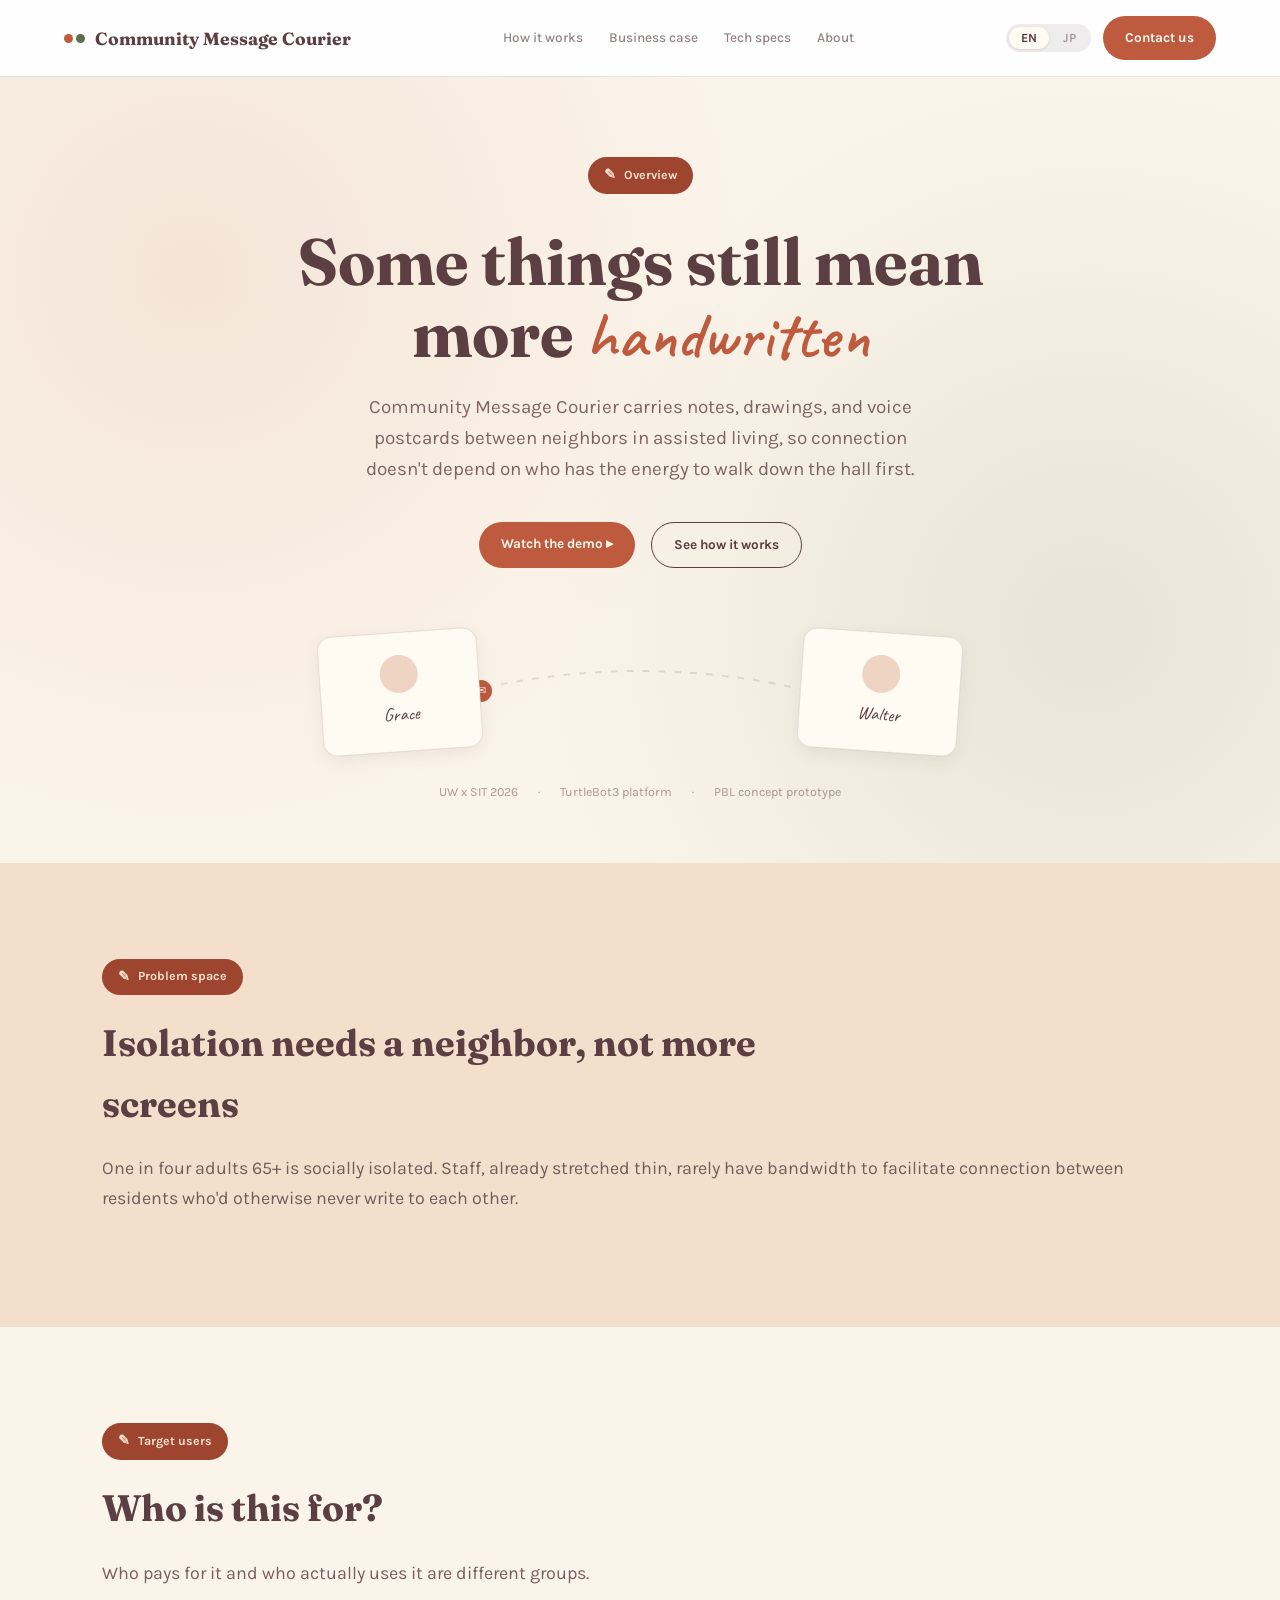
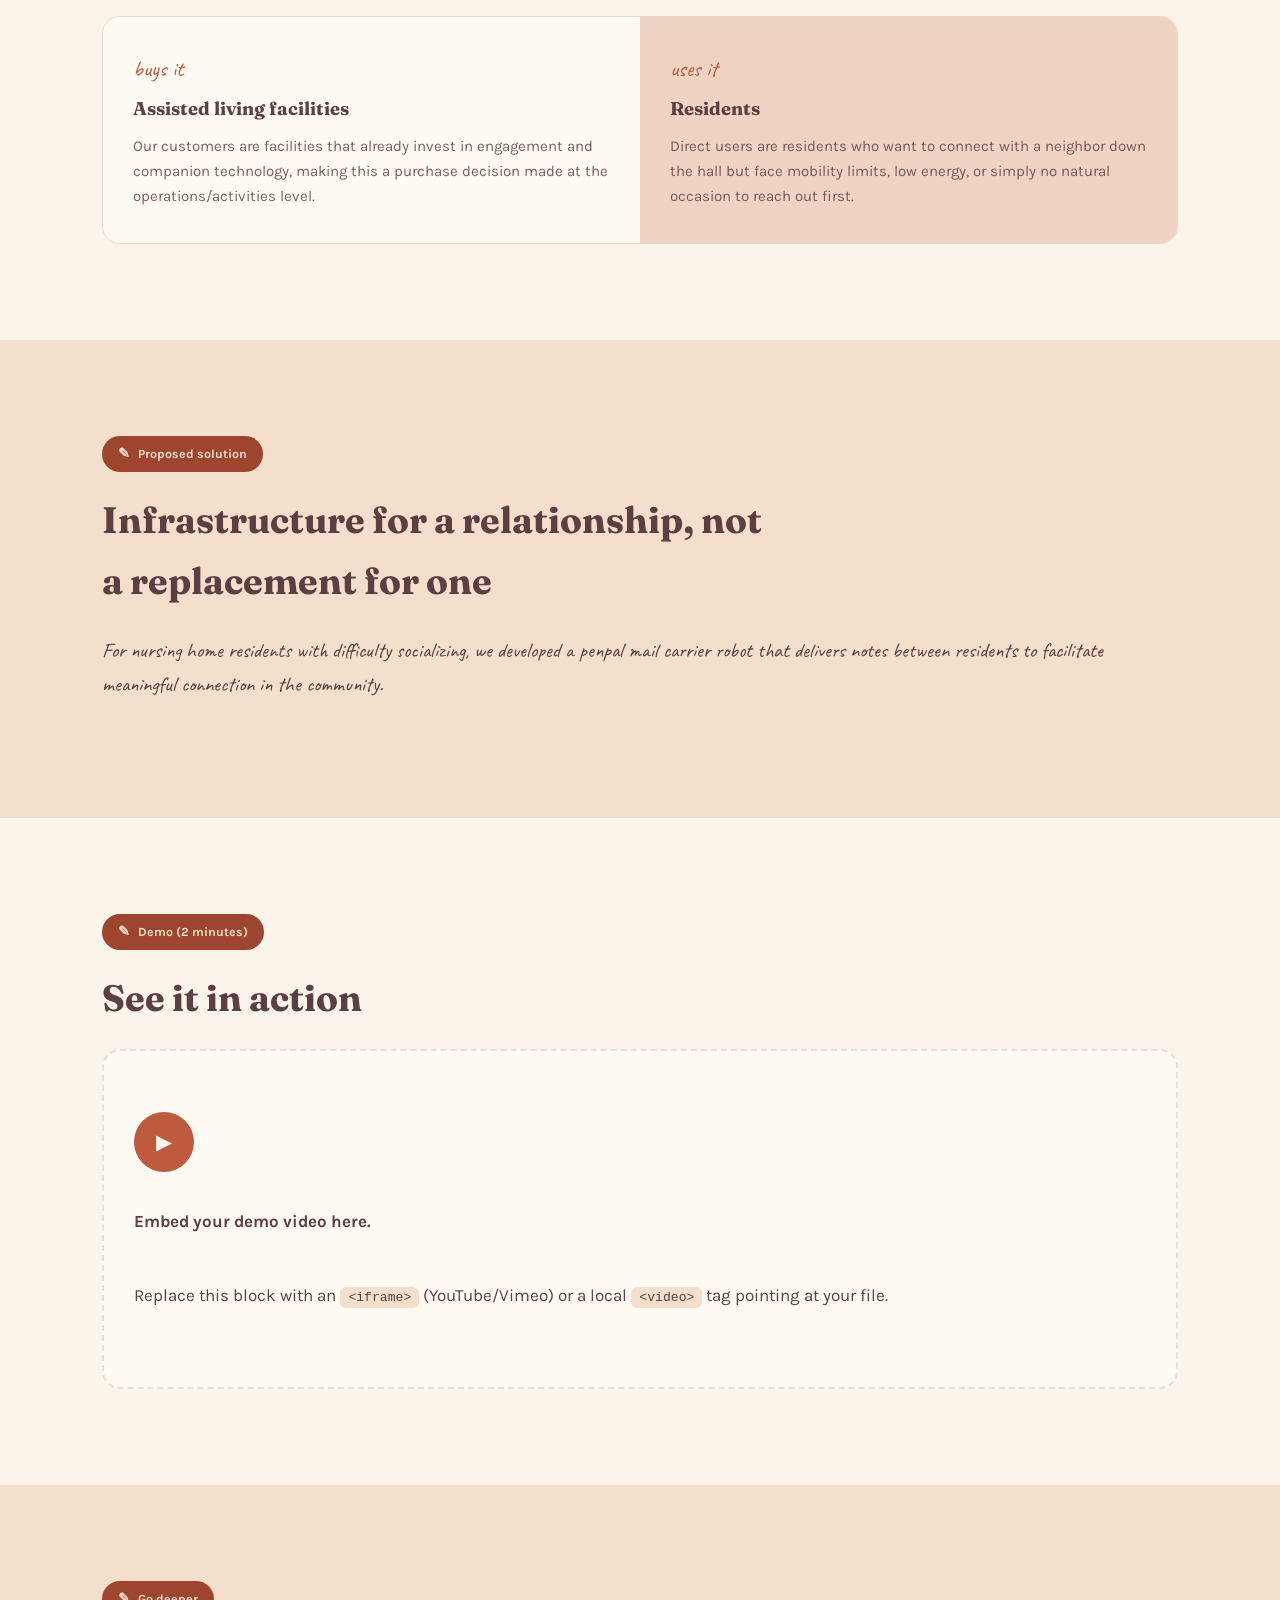
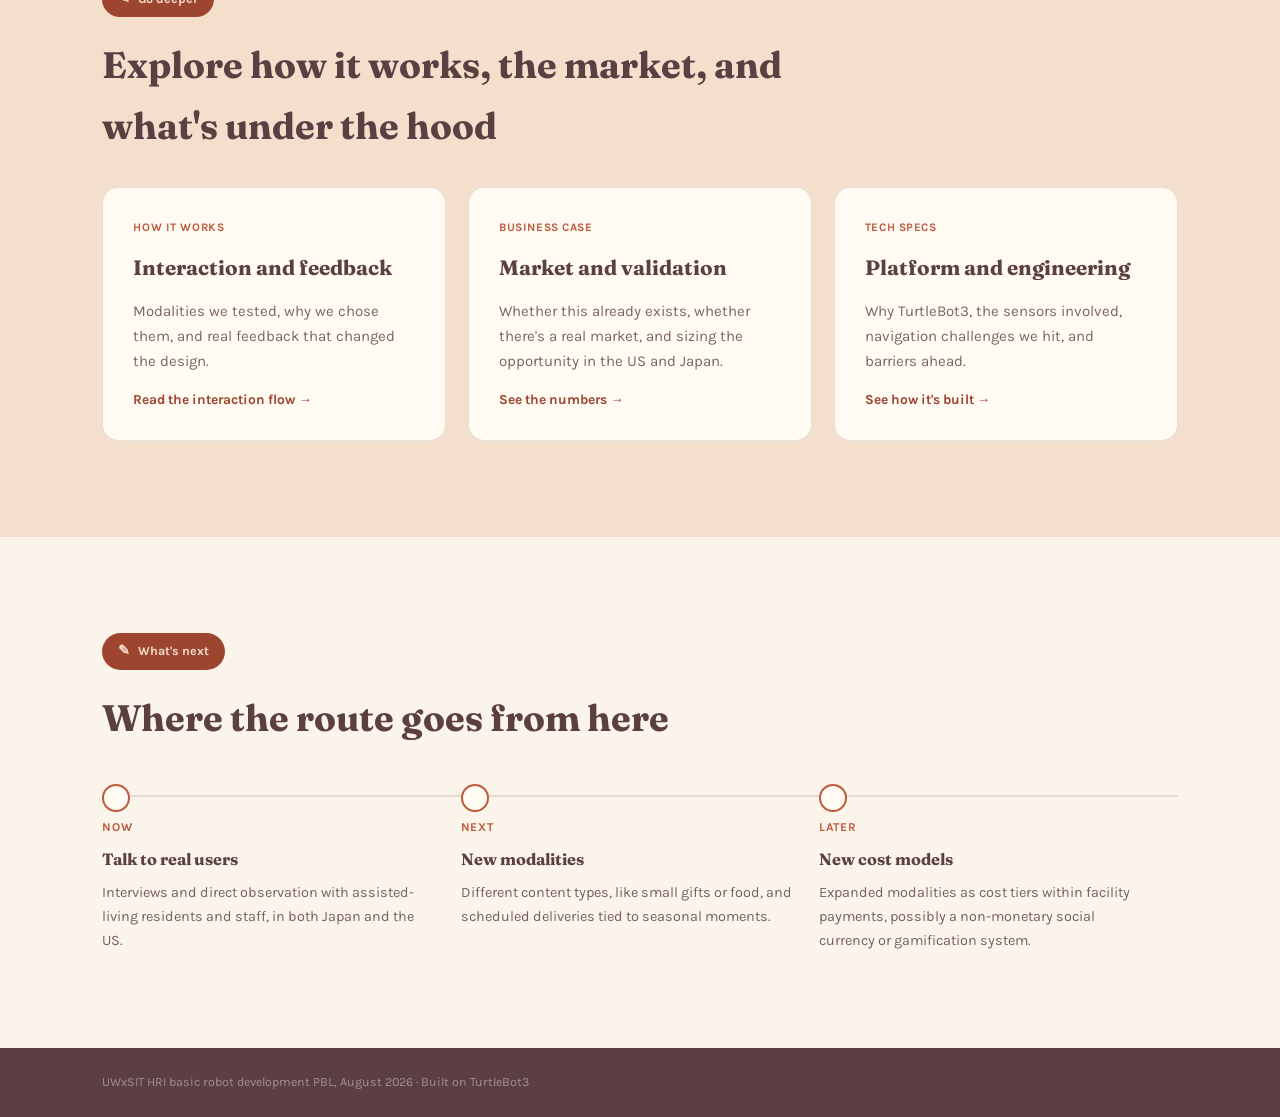
==== site/index.html @ e228bc9c "<resized images, added tech specs>" ====
<!DOCTYPE html>
<html lang="en">
<head>
<meta charset="UTF-8">
<meta name="viewport" content="width=device-width, initial-scale=1.0">
<title>Community Message Courier: a note from your neighbor</title>
<link rel="preconnect" href="https://fonts.googleapis.com">
<link href="https://fonts.googleapis.com/css2?family=Fraunces:ital,opsz,wght@0,9..144,400;0,9..144,600;0,9..144,700;1,9..144,500&family=Karla:wght@400;500;700&family=Caveat:wght@500;600;700&display=swap" rel="stylesheet">
<style>
  :root{
    --paper:#FBF4EA; --blush:#F3DFCC; --blush-2:#EFD3C3;
    --rose:#BE5A3E; --rose-deep:#9E4530; --moss:#5C6E4E; --plum:#5B3F42;
    --gold:#CE9E52; --card:#FFFBF2; --line:rgba(91,63,66,0.15);
  }
  *{box-sizing:border-box;}
  html{scroll-behavior:smooth;}
  @media (prefers-reduced-motion: reduce){ html{scroll-behavior:auto;} *{animation:none!important;transition:none!important;} }
  body{margin:0;background:var(--paper);color:var(--plum);font-family:'Karla',sans-serif;font-size:17px;line-height:1.65;}
  h1,h2,h3{font-family:'Fraunces',serif;margin:0;color:var(--plum);}
  a{color:inherit;text-decoration:none;}
  .script{font-family:'Caveat',cursive;}

  #topnav{position:sticky;top:0;z-index:100;display:flex;align-items:center;justify-content:space-between;padding:16px 5vw;background:rgb(254, 254, 254);backdrop-filter:blur(8px);border-bottom:1px solid var(--line);}
  .brand{display:flex;align-items:center;gap:10px;font-family:'Fraunces',serif;font-weight:700;font-size:1.1rem;}
  .brand .dot-pair{display:flex;gap:3px;}
  .brand .dot-pair span{width:9px;height:9px;border-radius:50%;background:var(--rose);}
  .brand .dot-pair span:last-child{background:var(--moss);}
  #topnav .links{display:flex;gap:26px;font-size:0.85rem;font-weight:500;}
  #topnav .links a{opacity:0.65;transition:opacity .15s;}
  #topnav .links a:hover{opacity:1;color:var(--rose);}
  #topnav .links a.current{opacity:1;color:var(--rose);font-weight:700;}
  .cta-btn{background:var(--rose);color:var(--paper);padding:11px 22px;border-radius:24px;font-weight:700;font-size:0.85rem;border:none;cursor:pointer;transition:background .15s, transform .15s;display:inline-block;}
  .cta-btn:hover{background:var(--rose-deep);transform:translateY(-1px);}
  .cta-btn.ghost{background:transparent;border:1.5px solid var(--plum);color:var(--plum);}
  .cta-btn.ghost:hover{background:rgba(91,63,66,0.06);}
  @media (max-width:820px){ #topnav .links{display:none;} }
  .nav-right{display:flex;align-items:center;gap:12px;}
  .lang-toggle{display:flex;gap:2px;background:rgba(91,63,66,0.09);border-radius:20px;padding:3px;}
  .lang-btn{background:transparent;border:none;padding:5px 12px;border-radius:16px;font-size:0.78rem;font-weight:700;cursor:pointer;color:var(--plum);opacity:0.45;transition:all .15s;font-family:'Karla',sans-serif;line-height:1;}
  .lang-btn.active{background:var(--card);opacity:1;box-shadow:0 1px 3px rgba(91,63,66,0.14);}
  .lang-btn:hover:not(.active){opacity:0.7;}

  .topic-pill{display:inline-flex;align-items:center;gap:8px;background:var(--rose-deep);color:var(--blush);padding:7px 16px;border-radius:20px;font-size:0.78rem;font-weight:700;margin-bottom:18px;}
  .topic-pill::before{content:"✎";font-size:0.85rem;}

  section{padding:96px 8vw;}
  .inner{max-width:1080px;margin:0 auto;}
  .inner.narrow{max-width:720px;}
  section:nth-of-type(even):not(#hero){background:var(--blush);}
  .eyebrow{font-size:0.95rem;font-weight:700;color:var(--moss);margin-bottom:6px;display:block;}
  h2{font-size:2.3rem;font-weight:700;margin-bottom:20px;max-width:680px;}
  p.lead{font-size:1.12rem;color:var(--plum);opacity:0.82;max-width:1080px;}

  #hero{padding:80px 8vw 60px;background:radial-gradient(circle at 15% 25%, rgba(190,90,62,0.10), transparent 45%),radial-gradient(circle at 85% 70%, rgba(92,110,78,0.12), transparent 45%),var(--paper);text-align:center;}
  #hero .topic-pill{background:var(--rose-deep);}
  #hero h1{font-size:clamp(2.5rem,5.2vw,4.1rem);font-weight:700;max-width:820px;margin:14px auto 20px;line-height:1.1;}
  #hero h1 .script{color:var(--rose);font-weight:600;}
  #hero .sub{font-size:1.18rem;color:var(--plum);opacity:0.78;max-width:560px;margin:0 auto 36px;}
  #hero .cta-row{display:flex;gap:16px;flex-wrap:wrap;justify-content:center;margin-bottom:64px;}

  .connection-scene{display:flex;align-items:center;justify-content:center;gap:0;max-width:640px;margin:0 auto;position:relative;}
  .postcard{width:160px;height:120px;background:var(--card);border-radius:14px;border:1.5px solid var(--line);box-shadow:0 6px 16px rgba(91,63,66,0.08);display:flex;flex-direction:column;align-items:center;justify-content:center;gap:6px;flex-shrink:0;position:relative;z-index:2;}
  .postcard.left{transform:rotate(-4deg);}
  .postcard.right{transform:rotate(4deg);}
  .postcard .avatar{width:38px;height:38px;border-radius:50%;background:var(--blush-2);}
  .postcard .name{font-family:'Caveat',cursive;font-size:1.15rem;color:var(--plum);}
  .path-wrap{flex:1;position:relative;height:2px;margin:0 -10px;z-index:1;}
  .path-wrap svg{width:100%;height:60px;position:absolute;top:-30px;left:0;}
  .courier-dot{width:22px;height:22px;border-radius:50%;background:var(--rose);position:absolute;top:-11px;left:0;animation:travel 3.2s ease-in-out infinite;display:flex;align-items:center;justify-content:center;font-size:0.7rem;color:var(--paper);}
  @keyframes travel{0%{left:0%; top:-11px;}45%{left:calc(100% - 22px); top:-24px;}50%{left:calc(100% - 22px); top:-24px;}95%{left:0%; top:-11px;}100%{left:0%; top:-11px;}}
  @media (max-width:700px){.connection-scene{flex-direction:column;gap:28px;}.path-wrap{width:2px;height:70px;margin:0;}.path-wrap svg{display:none;}.courier-dot{animation:none; top:auto; left:50%; transform:translateX(-50%); position:relative;}}
  .meta-row{margin-top:30px;display:flex;gap:20px;flex-wrap:wrap;justify-content:center;font-size:0.78rem;color:var(--plum);opacity:0.5;}

  .grid{display:grid;gap:22px;}
  .grid.c2{grid-template-columns:1fr 1fr;}
  .grid.c3{grid-template-columns:repeat(3,1fr);}
  @media (max-width:820px){ .grid.c2,.grid.c3{grid-template-columns:1fr;} }
  .card{background:var(--card);border:1px solid var(--line);border-radius:16px;padding:28px;}
  .card h3{font-size:1.08rem;margin-bottom:10px;}
  .card p{margin:0;color:var(--plum);opacity:0.8;font-size:0.95rem;}

  .role-split{display:flex;gap:0;border-radius:18px;overflow:hidden;border:1px solid var(--line);margin-top:28px;}
  .role{flex:1;padding:34px 30px;}
  .role.buyer{background:var(--card);}
  .role.user{background:var(--blush-2);}
  .role .script{font-size:1.4rem;color:var(--rose);display:block;margin-bottom:6px;}
  .role h3{font-size:1.15rem;margin-bottom:10px;}
  .role p{margin:0;opacity:0.82;font-size:0.94rem;}
  @media (max-width:700px){ .role-split{flex-direction:column;} }

  .video-slot{border:2px dashed var(--line);border-radius:18px;background:var(--card);min-height:340px;display:flex;flex-direction:column;align-items:flex-start;justify-content:center;gap:12px;color:var(--plum);text-align:left;padding:30px;}
  .video-slot .play{width:60px;height:60px;border-radius:50%;background:var(--rose);color:var(--paper);display:flex;align-items:center;justify-content:center;font-size:1.3rem;margin-bottom:6px;}
  .video-slot code{background:var(--blush);padding:3px 8px;border-radius:6px;font-size:0.82rem;}

  .explore-card{background:var(--card);border:1px solid var(--line);border-radius:16px;padding:30px;display:flex;flex-direction:column;gap:14px;transition:transform .15s, box-shadow .15s;}
  .explore-card:hover{transform:translateY(-3px);box-shadow:0 10px 24px rgba(91,63,66,0.1);}
  .explore-card .tag{font-size:0.72rem;font-weight:700;color:var(--rose);text-transform:uppercase;letter-spacing:0.05em;}
  .explore-card h3{font-size:1.3rem;}
  .explore-card p{margin:0;opacity:0.8;font-size:0.94rem;flex:1;}
  .explore-card .go{font-size:0.86rem;font-weight:700;color:var(--rose-deep);}

  .roadmap{display:flex;gap:0;margin-top:36px;position:relative;}
  .roadmap::before{content:"";position:absolute;top:11px;left:0;right:0;height:2px;background:var(--line);}
  .rm-stop{flex:1;position:relative;padding-top:34px;padding-right:24px;}
  .rm-stop::before{content:"";position:absolute;top:0;left:0;width:24px;height:24px;border-radius:50%;background:var(--card);border:2px solid var(--rose);}
  .rm-stop .rm-label{font-size:0.75rem;font-weight:700;color:var(--rose);text-transform:uppercase;letter-spacing:0.05em;margin-bottom:8px;display:block;}
  .rm-stop h3{font-size:1.02rem;margin-bottom:8px;}
  .rm-stop p{color:var(--plum);opacity:0.82;font-size:0.9rem;margin:0;}
  @media (max-width:820px){ .roadmap{flex-direction:column;gap:34px;} .roadmap::before{display:none;} .rm-stop{padding-right:0;} }

  footer{background:var(--plum);color:var(--paper);padding:24px 8vw;}
          footer .fine-print{font-size:0.78rem;color:rgba(251,244,234,0.45);}

#back-top{position:fixed;bottom:28px;right:28px;width:44px;height:44px;border-radius:50%;background:var(--plum);color:var(--paper);border:none;cursor:pointer;display:flex;align-items:center;justify-content:center;font-size:1.1rem;opacity:0;pointer-events:none;transition:opacity .2s,transform .2s;z-index:200;box-shadow:0 4px 14px rgba(91,63,66,0.28);font-family:'Karla',sans-serif;}
#back-top.visible{opacity:1;pointer-events:auto;}
#back-top:hover{transform:translateY(-3px);}
</style>
</head>
<body>

<nav id="topnav">
  <a href="index.html" class="brand"><span class="dot-pair"><span></span><span></span></span>Community Message Courier</a>
  <div class="links">
    <a href="how-it-works.html" data-en="How it works" data-ja="仕組み">How it works</a>
    <a href="business.html" data-en="Business case" data-ja="ビジネスケース">Business case</a>
    <a href="technical.html" data-en="Tech specs" data-ja="技術仕様">Tech specs</a>
    <a href="team.html" data-en="About" data-ja="チーム">About</a>
  </div>
  <div class="nav-right">
    <div class="lang-toggle" role="group" aria-label="Language selector">
      <button class="lang-btn active" data-lang="en" aria-pressed="true">EN</button>
      <button class="lang-btn" data-lang="ja" aria-pressed="false">JP</button>
    </div>
    <a href="#footer-cta" class="cta-btn" data-en="Contact us" data-ja="コミュニティに届ける">Contact us</a>
  </div>
</nav>

<section id="hero">
  <span class="topic-pill" data-en="Overview" data-ja="概要">Overview</span>
  <h1 data-en='Some things still mean more <span class="script">handwritten</span>' data-ja='やっぱり、<span class="script">手書き</span>が伝わる。'>Some things still mean more <span class="script">handwritten</span></h1>
  <p class="sub" data-en="Community Message Courier carries notes, drawings, and voice postcards between neighbors in assisted living, so connection doesn't depend on who has the energy to walk down the hall first." data-ja="コミュニティ・メッセージ・クーリエは、介護施設内の入居者同士の間で手紙や絵、音声ポストカードをお届けします。つながりは、廊下を歩く元気がある人だけのものではありません。">Community Message Courier carries notes, drawings, and voice postcards between neighbors in assisted living, so connection doesn't depend on who has the energy to walk down the hall first.</p>
  <div class="cta-row">
    <a href="#demo" class="cta-btn" data-en="Watch the demo ▸" data-ja="デモを見る ▸">Watch the demo ▸</a>
    <a href="how-it-works.html" class="cta-btn ghost" data-en="See how it works" data-ja="仕組みを見る">See how it works</a>
  </div>

  <div class="connection-scene">
    <div class="postcard left"><div class="avatar"></div><div class="name">Grace</div></div>
    <div class="path-wrap">
      <svg viewBox="0 0 300 60" preserveAspectRatio="none"><path d="M0,30 Q150,-10 300,30" stroke="var(--line)" stroke-width="2" fill="none" stroke-dasharray="6 8"/></svg>
      <div class="courier-dot">✉</div>
    </div>
    <div class="postcard right"><div class="avatar"></div><div class="name">Walter</div></div>
  </div>

  <div class="meta-row">
    <span data-en="UW x SIT 2026" data-ja="UWxSIT HRI サマープロジェクト">UW x SIT 2026</span><span>·</span><span data-en="TurtleBot3 platform" data-ja="TurtleBot3 プラットフォーム">TurtleBot3 platform</span><span>·</span><span data-en="PBL concept prototype" data-ja="コンセプトプロトタイプ、2026年">PBL concept prototype</span>
  </div>
</section>

<section id="problem">
  <div class="inner">
    <span class="topic-pill" data-en="Problem space" data-ja="課題の背景">Problem space</span>
    <h2 data-en="Isolation needs a neighbor, not more screens" data-ja="孤立に必要なのは、もう一つの画面ではなく——隣人です">Isolation needs a neighbor, not more screens</h2>
    <p class="lead" data-en="One in four adults 65+ is socially isolated. Staff, already stretched thin, rarely have bandwidth to facilitate connection between residents who'd otherwise never write to each other." data-ja="65歳以上の4人に1人が社会的孤立を経験しています。すでに多忙なスタッフには、普段交流のない入居者同士のつながりを促す余裕はほとんどありません。">One in four adults 65+ is socially isolated. Staff, already stretched thin, rarely have bandwidth to facilitate connection between residents who'd otherwise never write to each other.</p>
  </div>
</section>

<section id="users">
  <div class="inner">
    <span class="topic-pill" data-en="Target users" data-ja="対象ユーザー">Target users</span>
    <h2 data-en="Who is this for?" data-ja="これは誰のためのものか？">Who is this for?</h2>
    <p class="lead" data-en="Who pays for it and who actually uses it are different groups." data-ja="購入者と実際の利用者は異なるグループです。">Who pays for it and who actually uses it are different groups.</p>
    <div class="role-split">
      <div class="role buyer">
        <span class="script" data-en="buys it" data-ja="購入する">buys it</span>
        <h3 data-en="Assisted living facilities" data-ja="介護施設">Assisted living facilities</h3>
        <p data-en="Our customers are facilities that already invest in engagement and companion technology, making this a purchase decision made at the operations/activities level." data-ja="顧客は施設です。介護施設はすでにエンゲージメント技術やコンパニオン技術に投資しており、購入の意思決定は運営・活動担当レベルで行われます。">Our customers are facilities that already invest in engagement and companion technology, making this a purchase decision made at the operations/activities level.</p>
      </div>
      <div class="role user">
        <span class="script" data-en="uses it" data-ja="使う">uses it</span>
        <h3 data-en="Residents" data-ja="入居者">Residents</h3>
        <p data-en="Direct users are residents who want to connect with a neighbor down the hall but face mobility limits, low energy, or simply no natural occasion to reach out first." data-ja="直接の利用者は、廊下の向こうの隣人とつながりたいけれど、移動に制限があったり、気力がなかったり、自分から声をかけるきっかけがない入居者です。">Direct users are residents who want to connect with a neighbor down the hall but face mobility limits, low energy, or simply no natural occasion to reach out first.</p>
      </div>
    </div>
  </div>
</section>

<section id="solution">
  <div class="inner">
    <span class="topic-pill" data-en="Proposed solution" data-ja="提案するソリューション">Proposed solution</span>
    <h2 data-en="Infrastructure for a relationship, not a replacement for one" data-ja="人間関係のインフラ、その代替ではない">Infrastructure for a relationship, not a replacement for one</h2>
    <p class="lead script" style="font-size:1.3rem; opacity:1;" data-en='For nursing home residents with difficulty socializing, we developed a penpal mail carrier robot that delivers notes between residents to facilitate meaningful connection in the community.' data-ja='「社会化に困難を抱える介護施設の入居者のために、私たちは入居者間で手紙を届けるペンパル・メールキャリアロボットを開発しました。コミュニティ内でのつながりを促進することを目的としています。私たちのロボットは、人間関係を代替するのではなく、そのインフラとして機能します。AIベースの関係における信頼の誤りのリスクを排除するという点で、他のコンパニオンロボットとは一線を画しています。」'>"For nursing home residents with difficulty socializing, we developed a penpal mail carrier robot that delivers notes between residents to facilitate meaningful connection in the community. Our robot acts as infrastructure for interpersonal relationships instead of replacing them, setting us apart from other companion robots because it eliminates the risk of misplaced trust in AI-based relationships."</p>
  </div>
</section>

<section id="demo">
  <div class="inner">
    <span class="topic-pill" data-en="Demo (2 minutes)" data-ja="デモ（2分）">Demo (2 minutes)</span>
    <h2 data-en="See it in action" data-ja="実際に動く様子を見る">See it in action</h2>
    <div class="video-slot">
      <div class="play">▶</div>
      <p><strong data-en="Embed your demo video here." data-ja="デモ動画をここに埋め込む。">Embed your demo video here.</strong></p>
      <p>Replace this block with an <code>&lt;iframe&gt;</code> (YouTube/Vimeo) or a local <code>&lt;video&gt;</code> tag pointing at your file.</p>
    </div>
  </div>
</section>

<section id="explore">
  <div class="inner">
    <span class="topic-pill" data-en="Go deeper" data-ja="さらに詳しく">Go deeper</span>
    <h2 data-en="Explore how it works, the market, and what's under the hood" data-ja="仕組み、市場、技術の詳細を探る">Explore how it works, the market, and what's under the hood</h2>
    <div class="grid c3" style="margin-top:30px;">
      <a href="how-it-works.html" class="explore-card">
        <span class="tag" data-en="How it works" data-ja="仕組み">How it works</span>
        <h3 data-en="Interaction and feedback" data-ja="インタラクションとフィードバック">Interaction and feedback</h3>
        <p data-en="Modalities we tested, why we chose them, and real feedback that changed the design." data-ja="テストした手法、その選定理由、そしてデザインを変えた実際のフィードバック。">Modalities we tested, why we chose them, and real feedback that changed the design.</p>
        <span class="go" data-en="Read the interaction flow →" data-ja="インタラクションフローを見る →">Read the interaction flow →</span>
      </a>
      <a href="business.html" class="explore-card">
        <span class="tag" data-en="Business case" data-ja="ビジネスケース">Business case</span>
        <h3 data-en="Market and validation" data-ja="市場と検証">Market and validation</h3>
        <p data-en="Whether this already exists, whether there's a real market, and sizing the opportunity in the US and Japan." data-ja="類似製品の有無、実際の市場の有無、米国と日本における機会の規模。">Whether this already exists, whether there's a real market, and sizing the opportunity in the US and Japan.</p>
        <span class="go" data-en="See the numbers →" data-ja="数字を見る →">See the numbers →</span>
      </a>
      <a href="technical.html" class="explore-card">
        <span class="tag" data-en="Tech specs" data-ja="技術仕様">Tech specs</span>
        <h3 data-en="Platform and engineering" data-ja="プラットフォームとエンジニアリング">Platform and engineering</h3>
        <p data-en="Why TurtleBot3, the sensors involved, navigation challenges we hit, and barriers ahead." data-ja="TurtleBot3を選んだ理由、使用センサー、直面したナビゲーション課題、今後の障壁。">Why TurtleBot3, the sensors involved, navigation challenges we hit, and barriers ahead.</p>
        <span class="go" data-en="See how it's built →" data-ja="技術的な詳細を見る →">See how it's built →</span>
      </a>
    </div>
  </div>
</section>

<section id="roadmap">
  <div class="inner">
    <span class="topic-pill" data-en="What's next" data-ja="今後の展開">What's next</span>
    <h2 data-en="Where the route goes from here" data-ja="これからのルート">Where the route goes from here</h2>
    <div class="roadmap">
      <div class="rm-stop">
        <span class="rm-label" data-en="Now" data-ja="現在">Now</span>
        <h3 data-en="Talk to real users" data-ja="実際のユーザーと対話する">Talk to real users</h3>
        <p data-en="Interviews and direct observation with assisted-living residents and staff, in both Japan and the US." data-ja="日米両国の介護施設入居者とスタッフへのインタビューおよび直接観察。">Interviews and direct observation with assisted-living residents and staff, in both Japan and the US.</p>
      </div>
      <div class="rm-stop">
        <span class="rm-label" data-en="Next" data-ja="次のステップ">Next</span>
        <h3 data-en="New modalities" data-ja="新しいモダリティ">New modalities</h3>
        <p data-en="Different content types, like small gifts or food, and scheduled deliveries tied to seasonal moments." data-ja="小さな贈り物や食べ物など異なるコンテンツ種別、および季節のイベントに合わせた配達スケジュール。">Different content types, like small gifts or food, and scheduled deliveries tied to seasonal moments.</p>
      </div>
      <div class="rm-stop">
        <span class="rm-label" data-en="Later" data-ja="将来">Later</span>
        <h3 data-en="New cost models" data-ja="新しいコストモデル">New cost models</h3>
        <p data-en="Expanded modalities as cost tiers within facility payments, possibly a non-monetary social currency or gamification system." data-ja="施設料金内のコスト段階としての機能拡張、あるいは非金銭的なソーシャルポイントやゲーミフィケーションの仕組み。">Expanded modalities as cost tiers within facility payments, possibly a non-monetary social currency or gamification system.</p>
      </div>
    </div>
  </div>
</section>


<footer>
  <div class="fine-print" data-en="UWxSIT HRI basic robot development PBL, August 2026 · Built on TurtleBot3" data-ja="UWxSIT HRI 基礎ロボット開発 PBL、2026年8月 · TurtleBot3 使用">UWxSIT HRI basic robot development PBL, August 2026 · Built on TurtleBot3</div>
</footer>


<script>
function applyLang(lang){
  document.querySelectorAll('[data-en]').forEach(el=>{
    el.innerHTML = lang==='ja' ? el.dataset.ja : el.dataset.en;
  });
  document.documentElement.lang = lang==='ja' ? 'ja' : 'en-US';
  document.querySelectorAll('.lang-btn').forEach(b=>{
    const active = b.dataset.lang===lang;
    b.classList.toggle('active',active);
    b.setAttribute('aria-pressed',active?'true':'false');
  });
  localStorage.setItem('preferredLang',lang);
}
document.querySelectorAll('.lang-btn').forEach(btn=>{
  btn.addEventListener('click',()=>applyLang(btn.dataset.lang));
});
// Restore saved preference on load
applyLang(localStorage.getItem('preferredLang')||'en');
</script>
<button id="back-top" aria-label="Back to top">↑</button>
<script>
(function(){
  var b=document.getElementById('back-top');
  window.addEventListener('scroll',function(){b.classList.toggle('visible',window.scrollY>400);});
  b.addEventListener('click',function(){window.scrollTo({top:0,behavior:'smooth'});});
})();
</script>
</body>
</html>
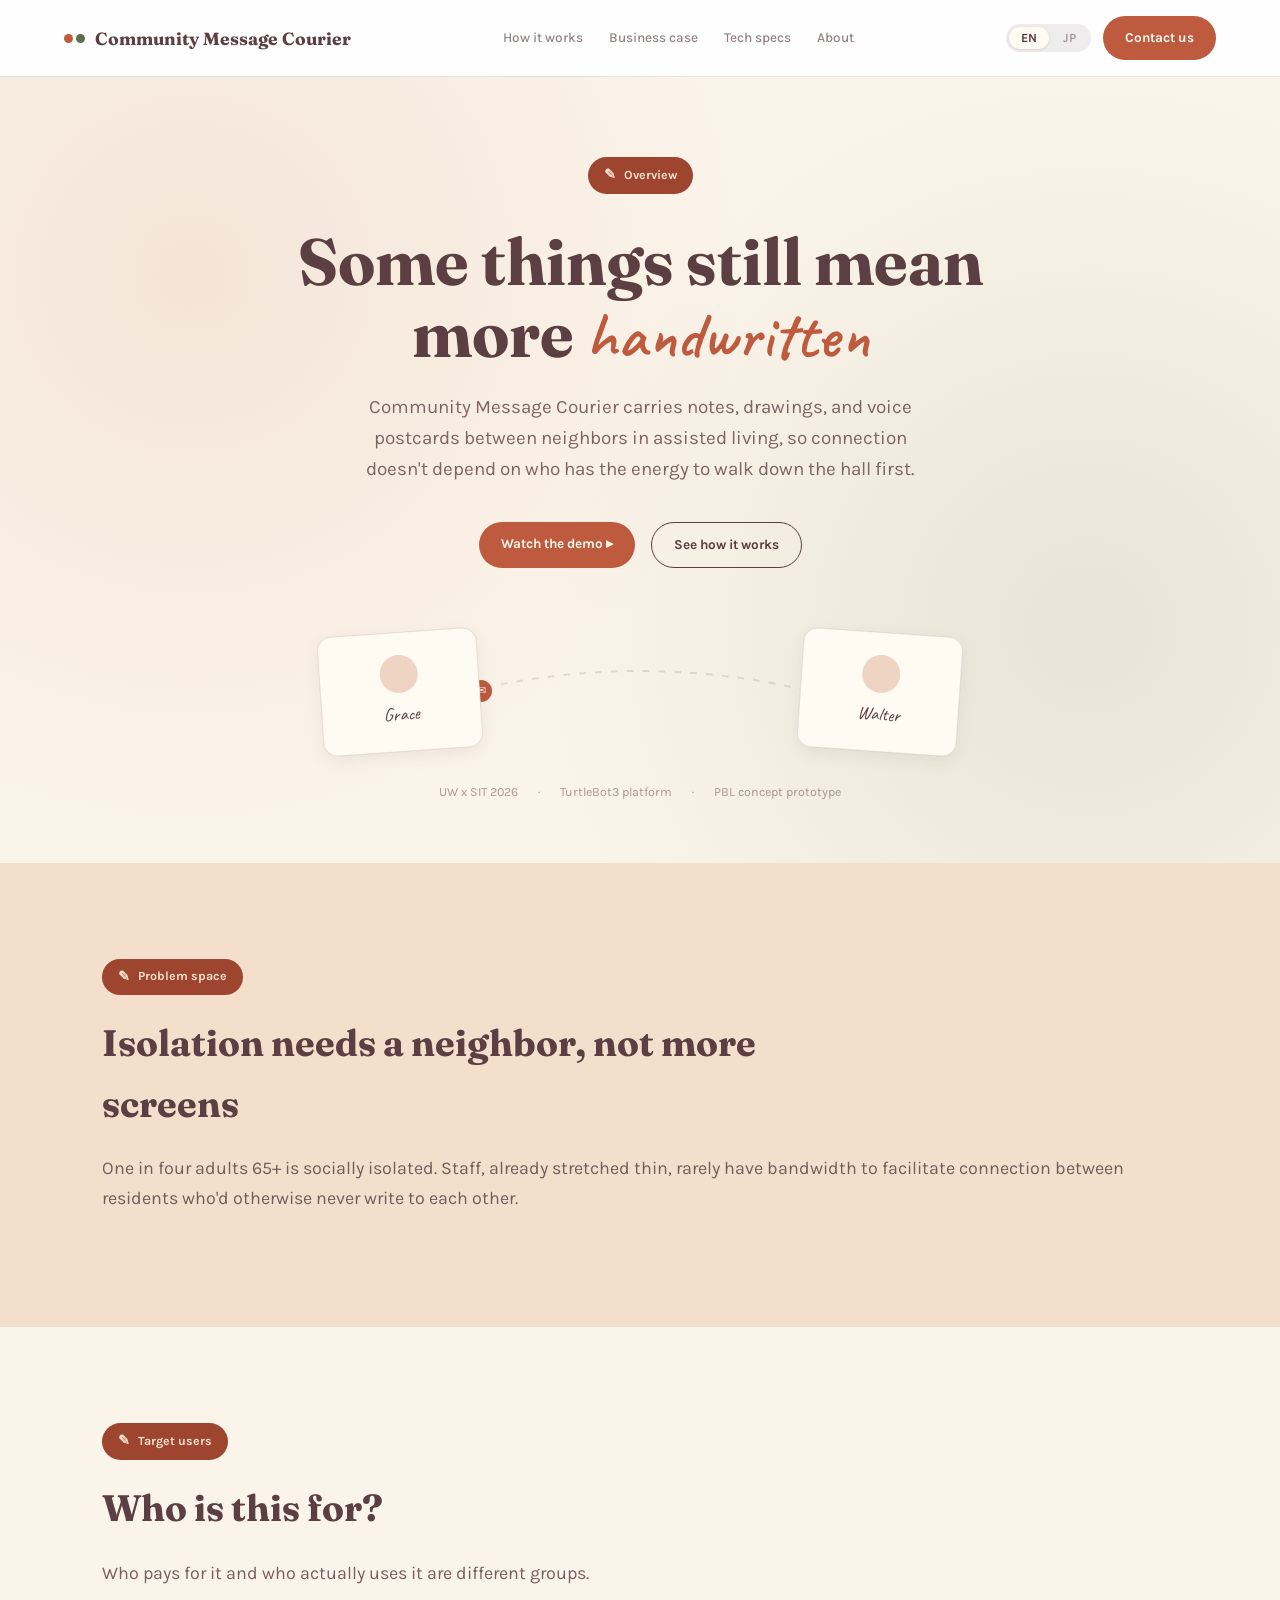
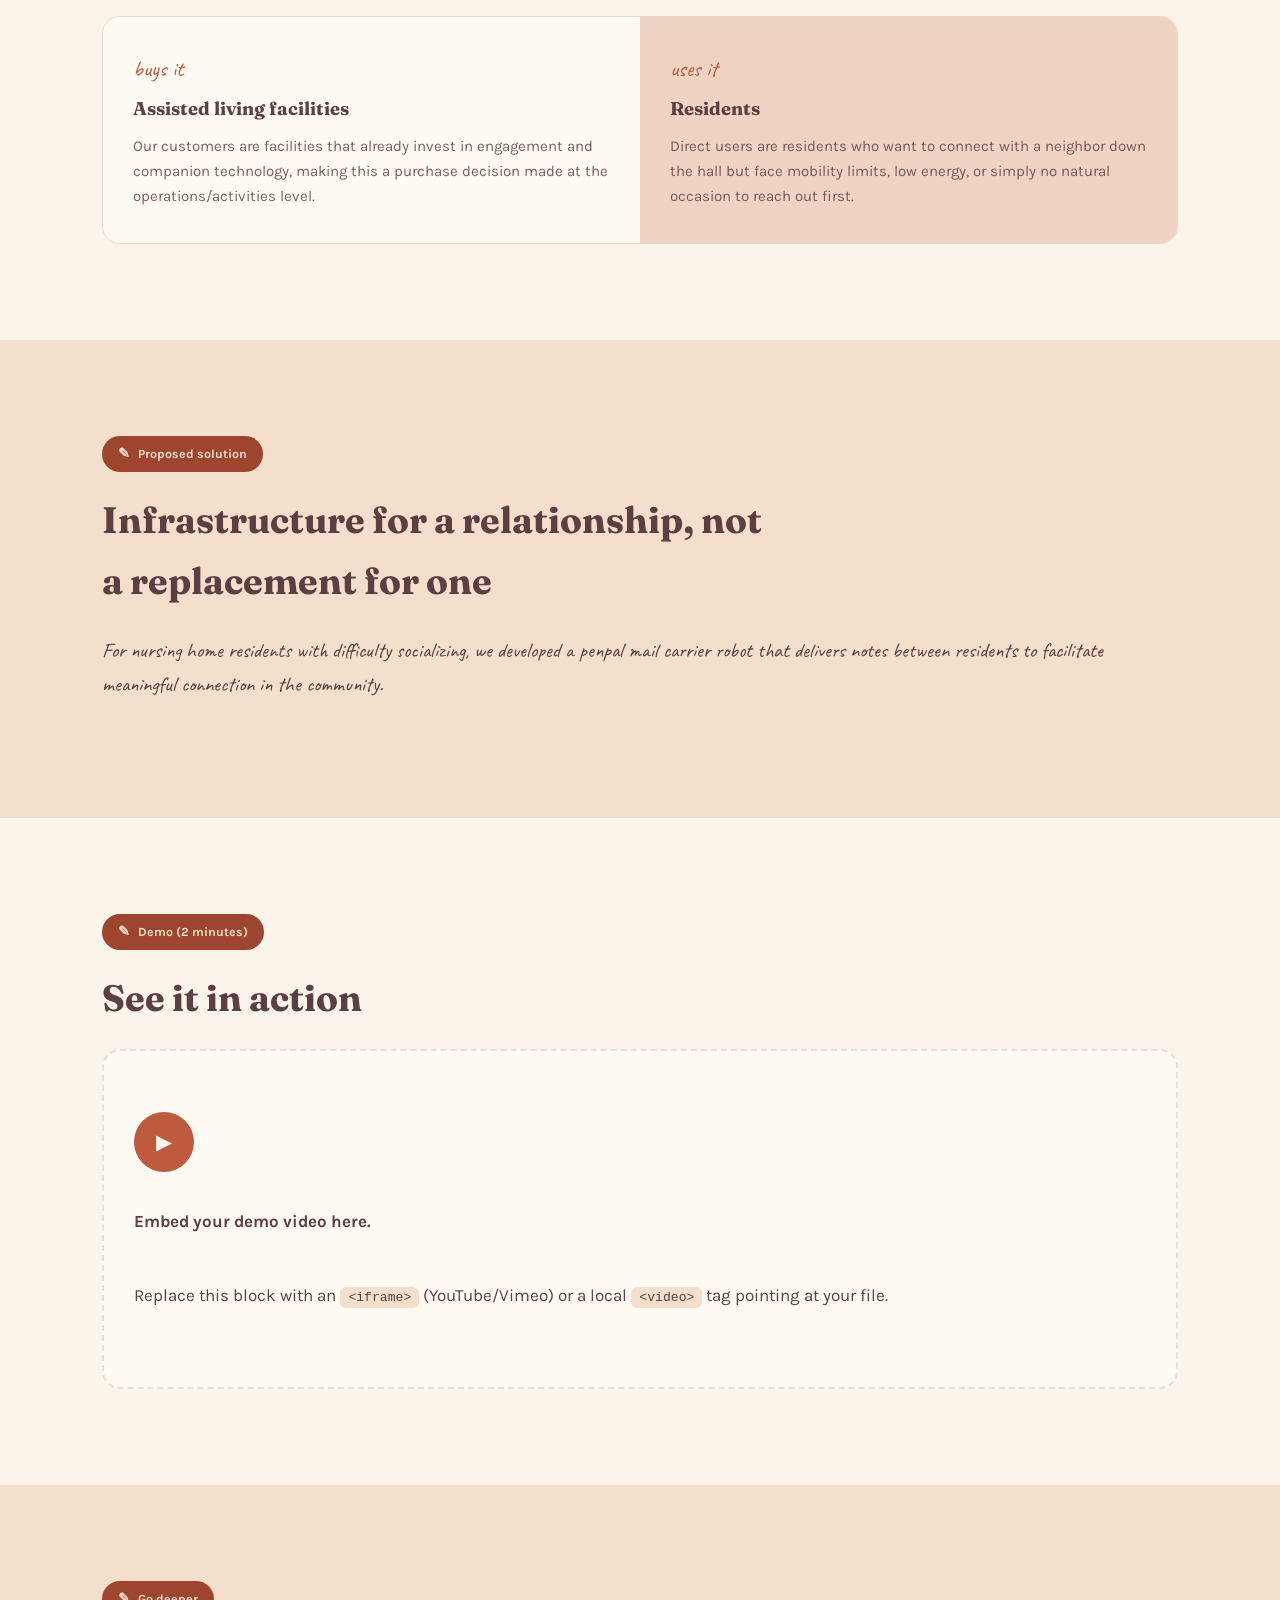
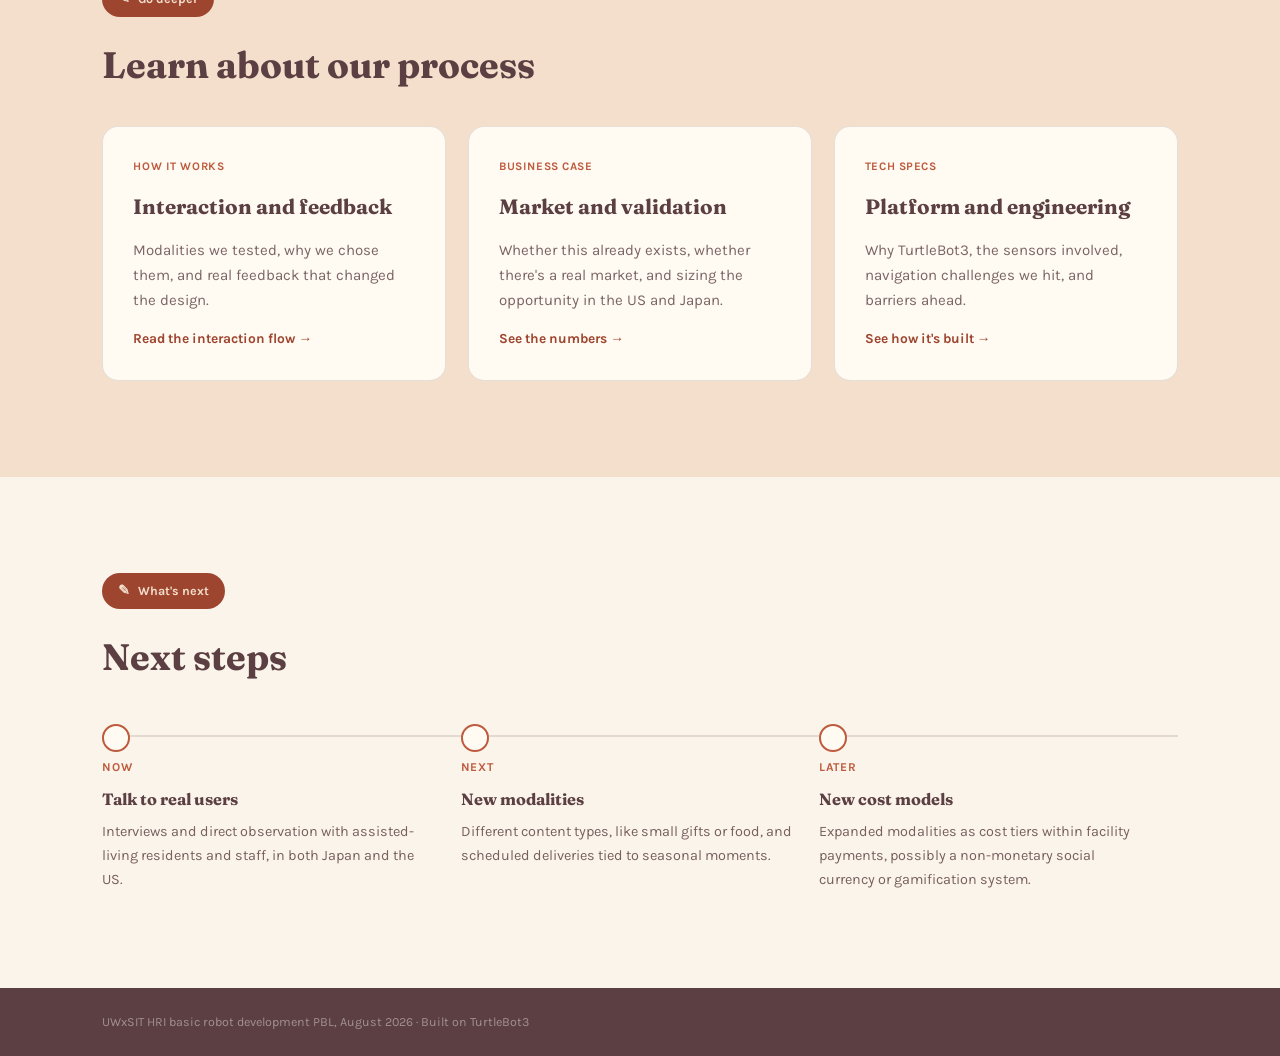
==== commit 29053f36: "<Added robot anatomy diagrams to how it works page>" ====
--- a/site/index.html
+++ b/site/index.html
@@ -209,7 +209,7 @@
 <section id="explore">
   <div class="inner">
     <span class="topic-pill" data-en="Go deeper" data-ja="さらに詳しく">Go deeper</span>
-    <h2 data-en="Explore how it works, the market, and what's under the hood" data-ja="仕組み、市場、技術の詳細を探る">Explore how it works, the market, and what's under the hood</h2>
+    <h2 data-en="Learn about our process" data-ja="仕組み、市場、技術の詳細を探る">Explore how it works, the market, and what's under the hood</h2>
     <div class="grid c3" style="margin-top:30px;">
       <a href="how-it-works.html" class="explore-card">
         <span class="tag" data-en="How it works" data-ja="仕組み">How it works</span>
@@ -236,22 +236,22 @@
 <section id="roadmap">
   <div class="inner">
     <span class="topic-pill" data-en="What's next" data-ja="今後の展開">What's next</span>
-    <h2 data-en="Where the route goes from here" data-ja="これからのルート">Where the route goes from here</h2>
+    <h2 data-en="Next steps" data-ja="これからのルート">Where the route goes from here</h2>
     <div class="roadmap">
       <div class="rm-stop">
         <span class="rm-label" data-en="Now" data-ja="現在">Now</span>
         <h3 data-en="Talk to real users" data-ja="実際のユーザーと対話する">Talk to real users</h3>
-        <p data-en="Interviews and direct observation with assisted-living residents and staff, in both Japan and the US." data-ja="日米両国の介護施設入居者とスタッフへのインタビューおよび直接観察。">Interviews and direct observation with assisted-living residents and staff, in both Japan and the US.</p>
+        <p data-en="Interviews and direct observation with assisted-living residents and staff, in both Japan and the US." data-ja="日米両国の介護施設入居者とスタッフへのインタビューおよび直接観察。">Interviews and direct observation with assisted-living residents and staff, in both Japan and the US</p>
       </div>
       <div class="rm-stop">
         <span class="rm-label" data-en="Next" data-ja="次のステップ">Next</span>
         <h3 data-en="New modalities" data-ja="新しいモダリティ">New modalities</h3>
-        <p data-en="Different content types, like small gifts or food, and scheduled deliveries tied to seasonal moments." data-ja="小さな贈り物や食べ物など異なるコンテンツ種別、および季節のイベントに合わせた配達スケジュール。">Different content types, like small gifts or food, and scheduled deliveries tied to seasonal moments.</p>
+        <p data-en="Different content types, like small gifts or food, and scheduled deliveries tied to seasonal moments." data-ja="小さな贈り物や食べ物など異なるコンテンツ種別、および季節のイベントに合わせた配達スケジュール。">Different content types, like small gifts or food, and scheduled deliveries tied to seasonal moments</p>
       </div>
       <div class="rm-stop">
         <span class="rm-label" data-en="Later" data-ja="将来">Later</span>
         <h3 data-en="New cost models" data-ja="新しいコストモデル">New cost models</h3>
-        <p data-en="Expanded modalities as cost tiers within facility payments, possibly a non-monetary social currency or gamification system." data-ja="施設料金内のコスト段階としての機能拡張、あるいは非金銭的なソーシャルポイントやゲーミフィケーションの仕組み。">Expanded modalities as cost tiers within facility payments, possibly a non-monetary social currency or gamification system.</p>
+        <p data-en="Expanded modalities as cost tiers within facility payments, possibly a non-monetary social currency or gamification system." data-ja="施設料金内のコスト段階としての機能拡張、あるいは非金銭的なソーシャルポイントやゲーミフィケーションの仕組み。">Expanded modalities as cost tiers within facility payments, possibly a non-monetary social currency or gamification system</p>
       </div>
     </div>
   </div>
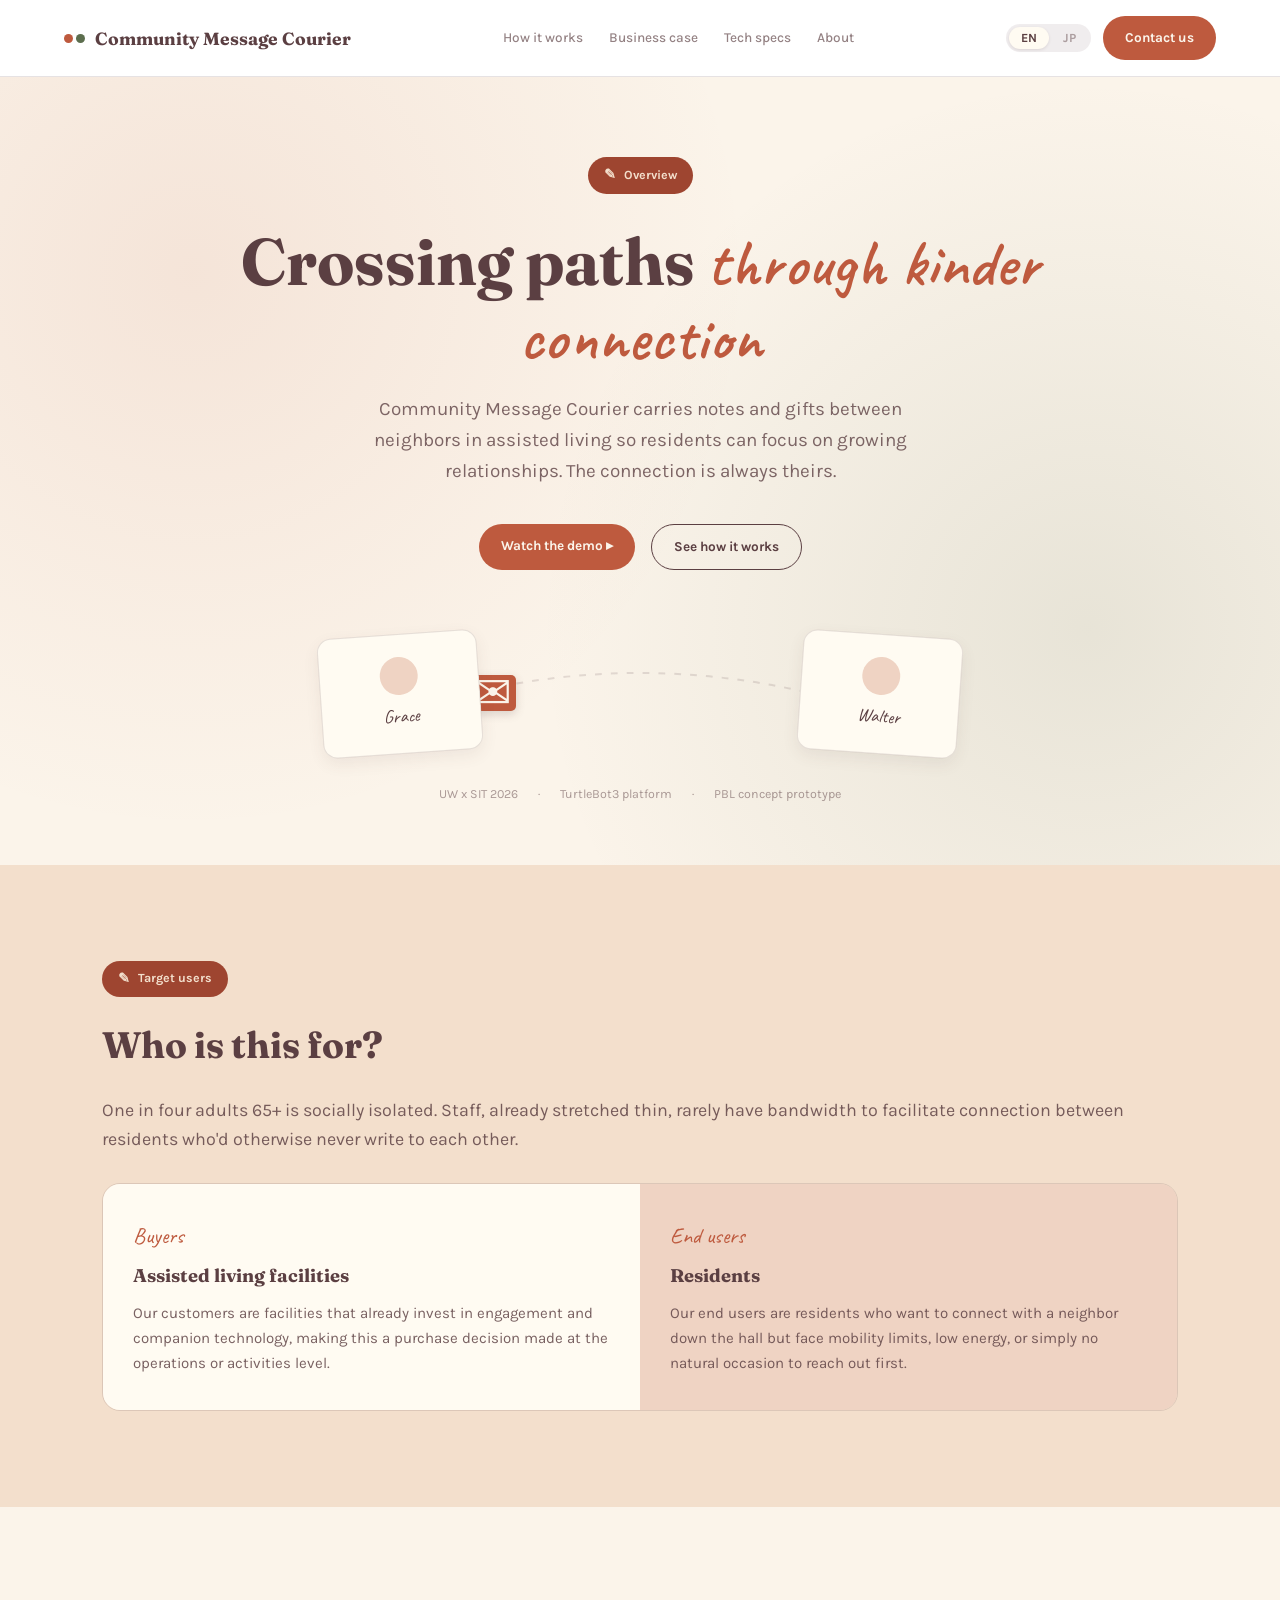
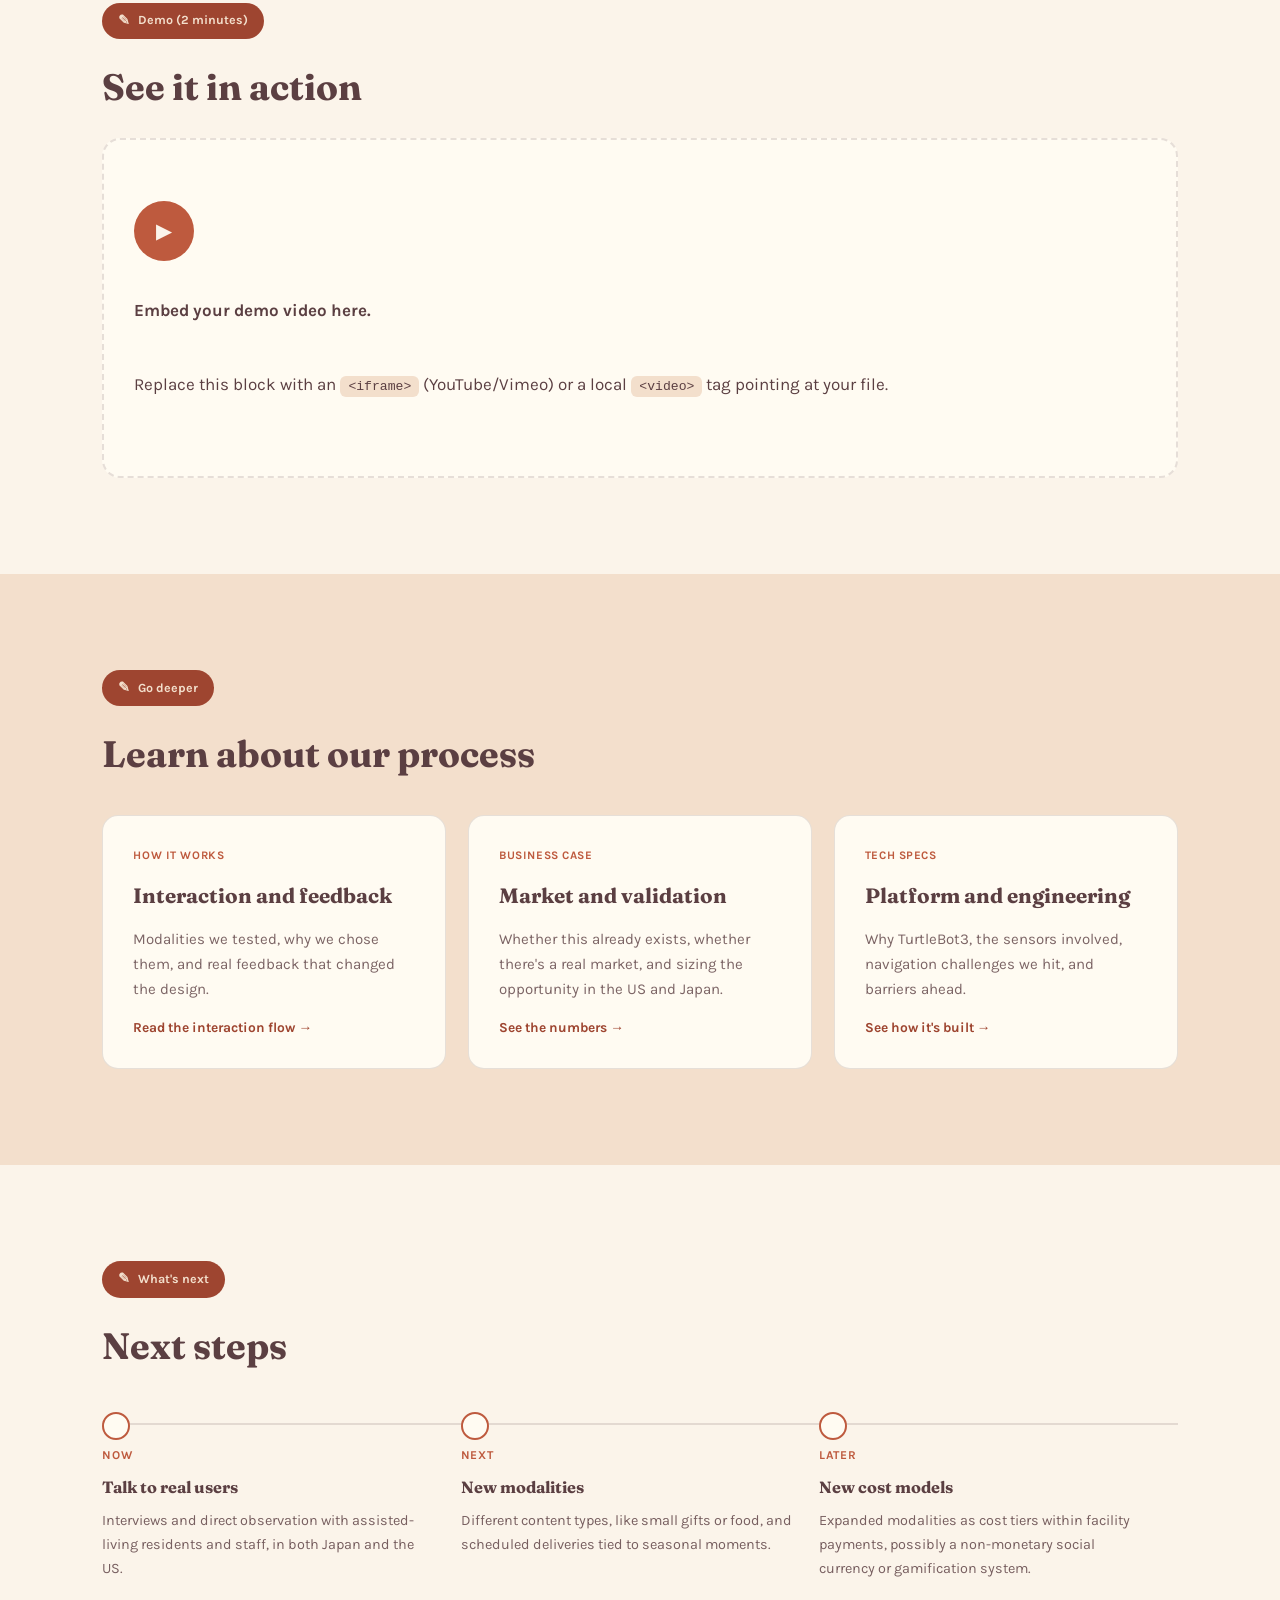
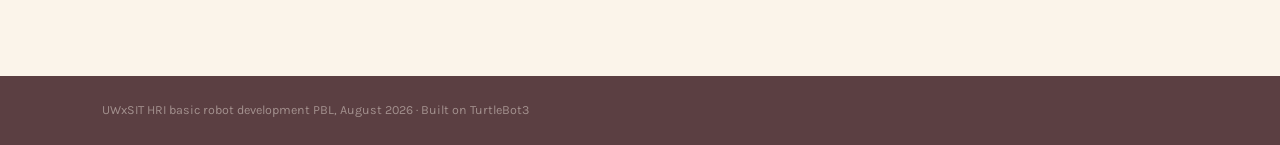
==== commit a461cdb8: "<Increased icon size of homepage animation, updated h2 and body copy>" ====
--- a/site/index.html
+++ b/site/index.html
@@ -20,7 +20,7 @@
   a{color:inherit;text-decoration:none;}
   .script{font-family:'Caveat',cursive;}
 
-  #topnav{position:sticky;top:0;z-index:100;display:flex;align-items:center;justify-content:space-between;padding:16px 5vw;background:rgb(254, 254, 254);backdrop-filter:blur(8px);border-bottom:1px solid var(--line);}
+  #topnav{position:sticky;top:0;z-index:100;display:flex;align-items:center;justify-content:space-between;padding:16px 5vw;background:#ffffff;backdrop-filter:blur(8px);border-bottom:1px solid var(--line);}
   .brand{display:flex;align-items:center;gap:10px;font-family:'Fraunces',serif;font-weight:700;font-size:1.1rem;}
   .brand .dot-pair{display:flex;gap:3px;}
   .brand .dot-pair span{width:9px;height:9px;border-radius:50%;background:var(--rose);}
@@ -48,7 +48,7 @@
   .inner.narrow{max-width:720px;}
   section:nth-of-type(even):not(#hero){background:var(--blush);}
   .eyebrow{font-size:0.95rem;font-weight:700;color:var(--moss);margin-bottom:6px;display:block;}
-  h2{font-size:2.3rem;font-weight:700;margin-bottom:20px;max-width:680px;}
+  h2{font-size:2.3rem;font-weight:700;margin-bottom:20px;}
   p.lead{font-size:1.12rem;color:var(--plum);opacity:0.82;max-width:1080px;}
 
   #hero{padding:80px 8vw 60px;background:radial-gradient(circle at 15% 25%, rgba(190,90,62,0.10), transparent 45%),radial-gradient(circle at 85% 70%, rgba(92,110,78,0.12), transparent 45%),var(--paper);text-align:center;}
@@ -66,8 +66,8 @@
   .postcard .name{font-family:'Caveat',cursive;font-size:1.15rem;color:var(--plum);}
   .path-wrap{flex:1;position:relative;height:2px;margin:0 -10px;z-index:1;}
   .path-wrap svg{width:100%;height:60px;position:absolute;top:-30px;left:0;}
-  .courier-dot{width:22px;height:22px;border-radius:50%;background:var(--rose);position:absolute;top:-11px;left:0;animation:travel 3.2s ease-in-out infinite;display:flex;align-items:center;justify-content:center;font-size:0.7rem;color:var(--paper);}
-  @keyframes travel{0%{left:0%; top:-11px;}45%{left:calc(100% - 22px); top:-24px;}50%{left:calc(100% - 22px); top:-24px;}95%{left:0%; top:-11px;}100%{left:0%; top:-11px;}}
+  .courier-dot{width:46px;height:36px;border-radius:5px;background:var(--rose);position:absolute;top:-18px;left:0;animation:travel 3.2s ease-in-out infinite;display:flex;align-items:center;justify-content:center;font-size:2.8rem;line-height:1;overflow:hidden;color:var(--paper);box-shadow:0 3px 10px rgba(91,63,66,0.2);}
+  @keyframes travel{0%{left:0%; top:-18px;}45%{left:calc(100% - 46px); top:-30px;}50%{left:calc(100% - 46px); top:-30px;}95%{left:0%; top:-18px;}100%{left:0%; top:-18px;}}
   @media (max-width:700px){.connection-scene{flex-direction:column;gap:28px;}.path-wrap{width:2px;height:70px;margin:0;}.path-wrap svg{display:none;}.courier-dot{animation:none; top:auto; left:50%; transform:translateX(-50%); position:relative;}}
   .meta-row{margin-top:30px;display:flex;gap:20px;flex-wrap:wrap;justify-content:center;font-size:0.78rem;color:var(--plum);opacity:0.5;}
 
@@ -137,8 +137,8 @@
 
 <section id="hero">
   <span class="topic-pill" data-en="Overview" data-ja="概要">Overview</span>
-  <h1 data-en='Some things still mean more <span class="script">handwritten</span>' data-ja='やっぱり、<span class="script">手書き</span>が伝わる。'>Some things still mean more <span class="script">handwritten</span></h1>
-  <p class="sub" data-en="Community Message Courier carries notes, drawings, and voice postcards between neighbors in assisted living, so connection doesn't depend on who has the energy to walk down the hall first." data-ja="コミュニティ・メッセージ・クーリエは、介護施設内の入居者同士の間で手紙や絵、音声ポストカードをお届けします。つながりは、廊下を歩く元気がある人だけのものではありません。">Community Message Courier carries notes, drawings, and voice postcards between neighbors in assisted living, so connection doesn't depend on who has the energy to walk down the hall first.</p>
+  <h1 data-en='Crossing paths <span class="script">through kinder connection</span>' data-ja='やっぱり、<span class="script">手書き</span>が伝わる。'>Some things still mean more <span class="script">handwritten</span></h1>
+  <p class="sub" data-en="Community Message Courier carries notes and gifts between neighbors in assisted living so residents can focus on growing relationships. The connection is always theirs." data-ja="コミュニティ・メッセージ・クーリエは、介護施設内の入居者同士の間で手紙や絵、音声ポストカードをお届けします。つながりは、廊下を歩く元気がある人だけのものではありません。">Community Message Courier carries notes, drawings, and voice postcards between neighbors in assisted living, so connection doesn't depend on who has the energy to walk down the hall first.</p>
   <div class="cta-row">
     <a href="#demo" class="cta-btn" data-en="Watch the demo ▸" data-ja="デモを見る ▸">Watch the demo ▸</a>
     <a href="how-it-works.html" class="cta-btn ghost" data-en="See how it works" data-ja="仕組みを見る">See how it works</a>
@@ -158,41 +158,28 @@
   </div>
 </section>
 
-<section id="problem">
-  <div class="inner">
-    <span class="topic-pill" data-en="Problem space" data-ja="課題の背景">Problem space</span>
-    <h2 data-en="Isolation needs a neighbor, not more screens" data-ja="孤立に必要なのは、もう一つの画面ではなく——隣人です">Isolation needs a neighbor, not more screens</h2>
-    <p class="lead" data-en="One in four adults 65+ is socially isolated. Staff, already stretched thin, rarely have bandwidth to facilitate connection between residents who'd otherwise never write to each other." data-ja="65歳以上の4人に1人が社会的孤立を経験しています。すでに多忙なスタッフには、普段交流のない入居者同士のつながりを促す余裕はほとんどありません。">One in four adults 65+ is socially isolated. Staff, already stretched thin, rarely have bandwidth to facilitate connection between residents who'd otherwise never write to each other.</p>
-  </div>
-</section>
+
 
 <section id="users">
   <div class="inner">
     <span class="topic-pill" data-en="Target users" data-ja="対象ユーザー">Target users</span>
     <h2 data-en="Who is this for?" data-ja="これは誰のためのものか？">Who is this for?</h2>
-    <p class="lead" data-en="Who pays for it and who actually uses it are different groups." data-ja="購入者と実際の利用者は異なるグループです。">Who pays for it and who actually uses it are different groups.</p>
+    <p class="lead" data-en="One in four adults 65+ is socially isolated. Staff, already stretched thin, rarely have bandwidth to facilitate connection between residents who'd otherwise never write to each other." data-ja="購入者と実際の利用者は異なるグループです。">Who pays for it and who actually uses it are different groups.</p>
     <div class="role-split">
       <div class="role buyer">
-        <span class="script" data-en="buys it" data-ja="購入する">buys it</span>
+        <span class="script" data-en="Buyers" data-ja="購入する">buys it</span>
         <h3 data-en="Assisted living facilities" data-ja="介護施設">Assisted living facilities</h3>
-        <p data-en="Our customers are facilities that already invest in engagement and companion technology, making this a purchase decision made at the operations/activities level." data-ja="顧客は施設です。介護施設はすでにエンゲージメント技術やコンパニオン技術に投資しており、購入の意思決定は運営・活動担当レベルで行われます。">Our customers are facilities that already invest in engagement and companion technology, making this a purchase decision made at the operations/activities level.</p>
+        <p data-en="Our customers are facilities that already invest in engagement and companion technology, making this a purchase decision made at the operations or activities level." data-ja="顧客は施設です。介護施設はすでにエンゲージメント技術やコンパニオン技術に投資しており、購入の意思決定は運営・活動担当レベルで行われます。">Our customers are facilities that already invest in engagement and companion technology, making this a purchase decision made at the operations/activities level.</p>
       </div>
       <div class="role user">
-        <span class="script" data-en="uses it" data-ja="使う">uses it</span>
+        <span class="script" data-en="End users" data-ja="使う">uses it</span>
         <h3 data-en="Residents" data-ja="入居者">Residents</h3>
-        <p data-en="Direct users are residents who want to connect with a neighbor down the hall but face mobility limits, low energy, or simply no natural occasion to reach out first." data-ja="直接の利用者は、廊下の向こうの隣人とつながりたいけれど、移動に制限があったり、気力がなかったり、自分から声をかけるきっかけがない入居者です。">Direct users are residents who want to connect with a neighbor down the hall but face mobility limits, low energy, or simply no natural occasion to reach out first.</p>
-      </div>
-    </div>
-  </div>
-</section>
-
-<section id="solution">
-  <div class="inner">
-    <span class="topic-pill" data-en="Proposed solution" data-ja="提案するソリューション">Proposed solution</span>
-    <h2 data-en="Infrastructure for a relationship, not a replacement for one" data-ja="人間関係のインフラ、その代替ではない">Infrastructure for a relationship, not a replacement for one</h2>
-    <p class="lead script" style="font-size:1.3rem; opacity:1;" data-en='For nursing home residents with difficulty socializing, we developed a penpal mail carrier robot that delivers notes between residents to facilitate meaningful connection in the community.' data-ja='「社会化に困難を抱える介護施設の入居者のために、私たちは入居者間で手紙を届けるペンパル・メールキャリアロボットを開発しました。コミュニティ内でのつながりを促進することを目的としています。私たちのロボットは、人間関係を代替するのではなく、そのインフラとして機能します。AIベースの関係における信頼の誤りのリスクを排除するという点で、他のコンパニオンロボットとは一線を画しています。」'>"For nursing home residents with difficulty socializing, we developed a penpal mail carrier robot that delivers notes between residents to facilitate meaningful connection in the community. Our robot acts as infrastructure for interpersonal relationships instead of replacing them, setting us apart from other companion robots because it eliminates the risk of misplaced trust in AI-based relationships."</p>
-  </div>
-</section>
+        <p data-en="Our end users are residents who want to connect with a neighbor down the hall but face mobility limits, low energy, or simply no natural occasion to reach out first." data-ja="直接の利用者は、廊下の向こうの隣人とつながりたいけれど、移動に制限があったり、気力がなかったり、自分から声をかけるきっかけがない入居者です。">Direct users are residents who want to connect with a neighbor down the hall but face mobility limits, low energy, or simply no natural occasion to reach out first.</p>
+      </div>
+    </div>
+  </div>
+</section>
+
 
 <section id="demo">
   <div class="inner">
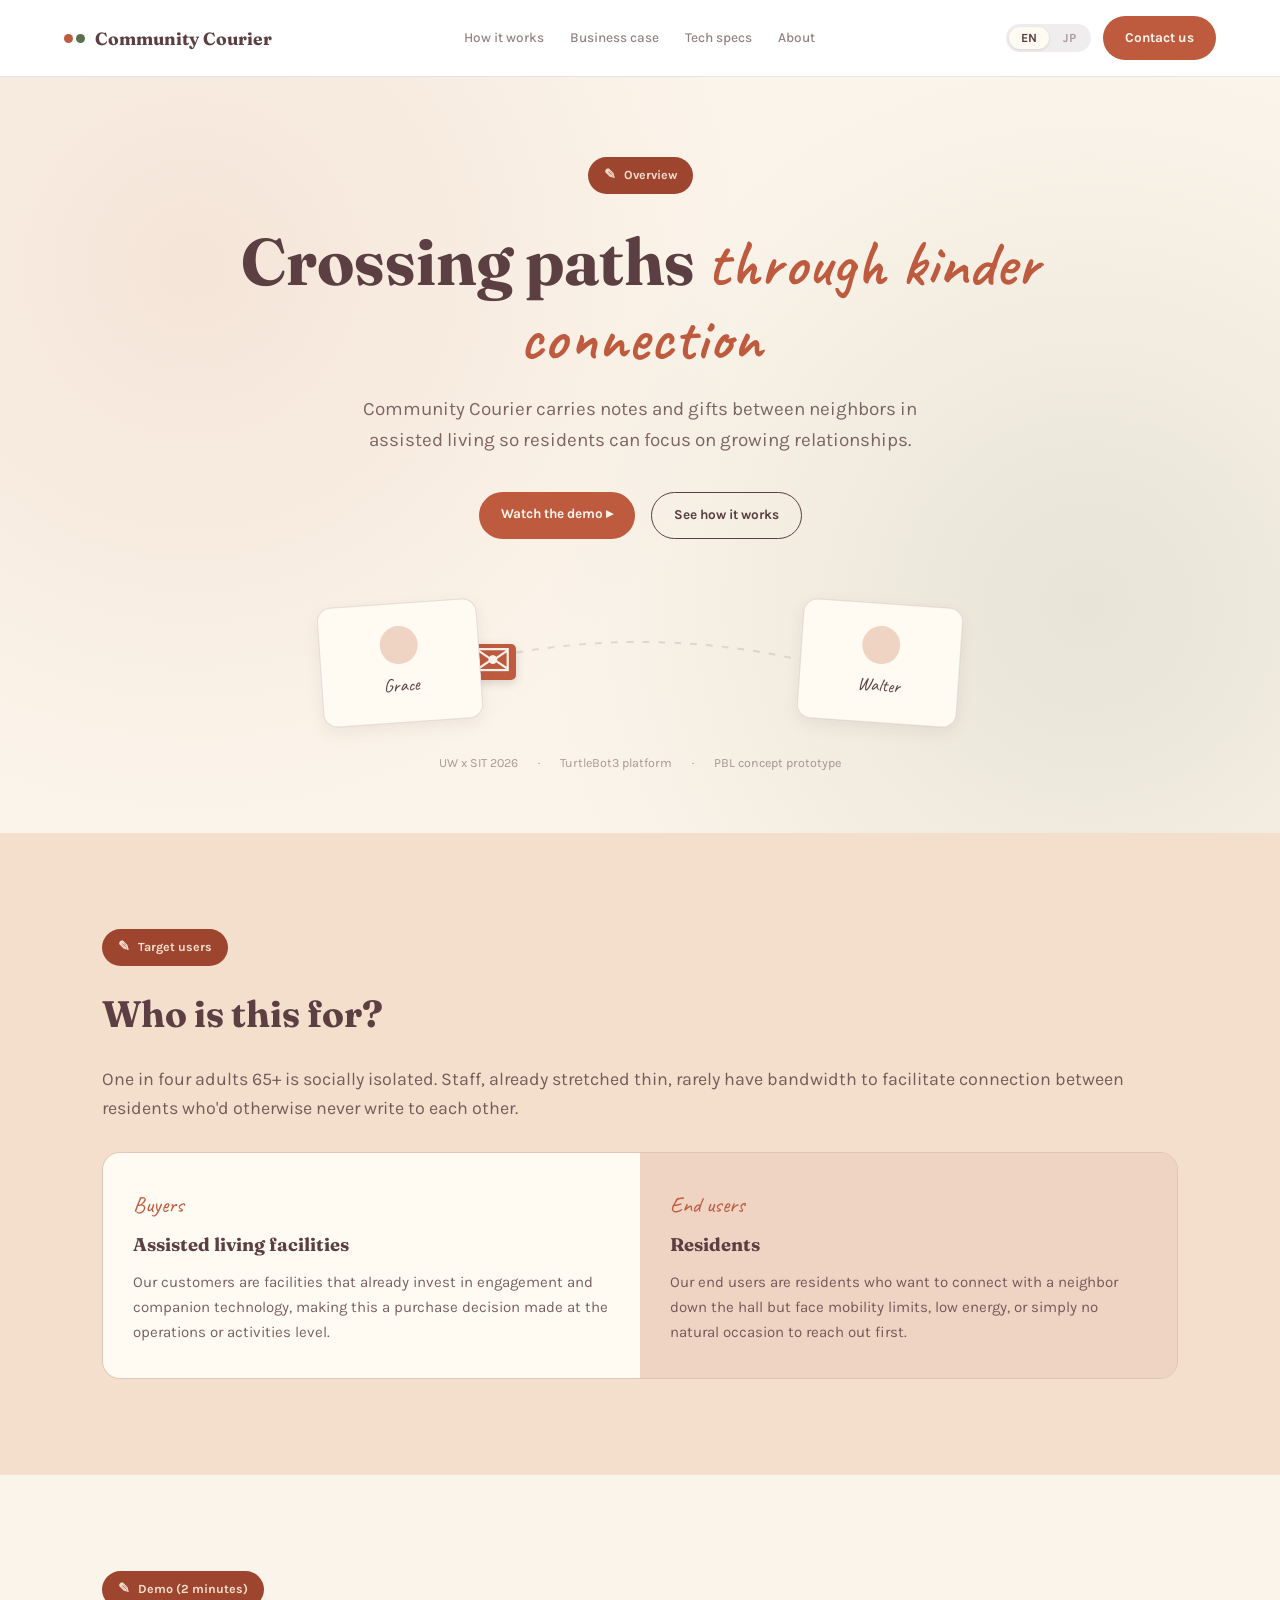
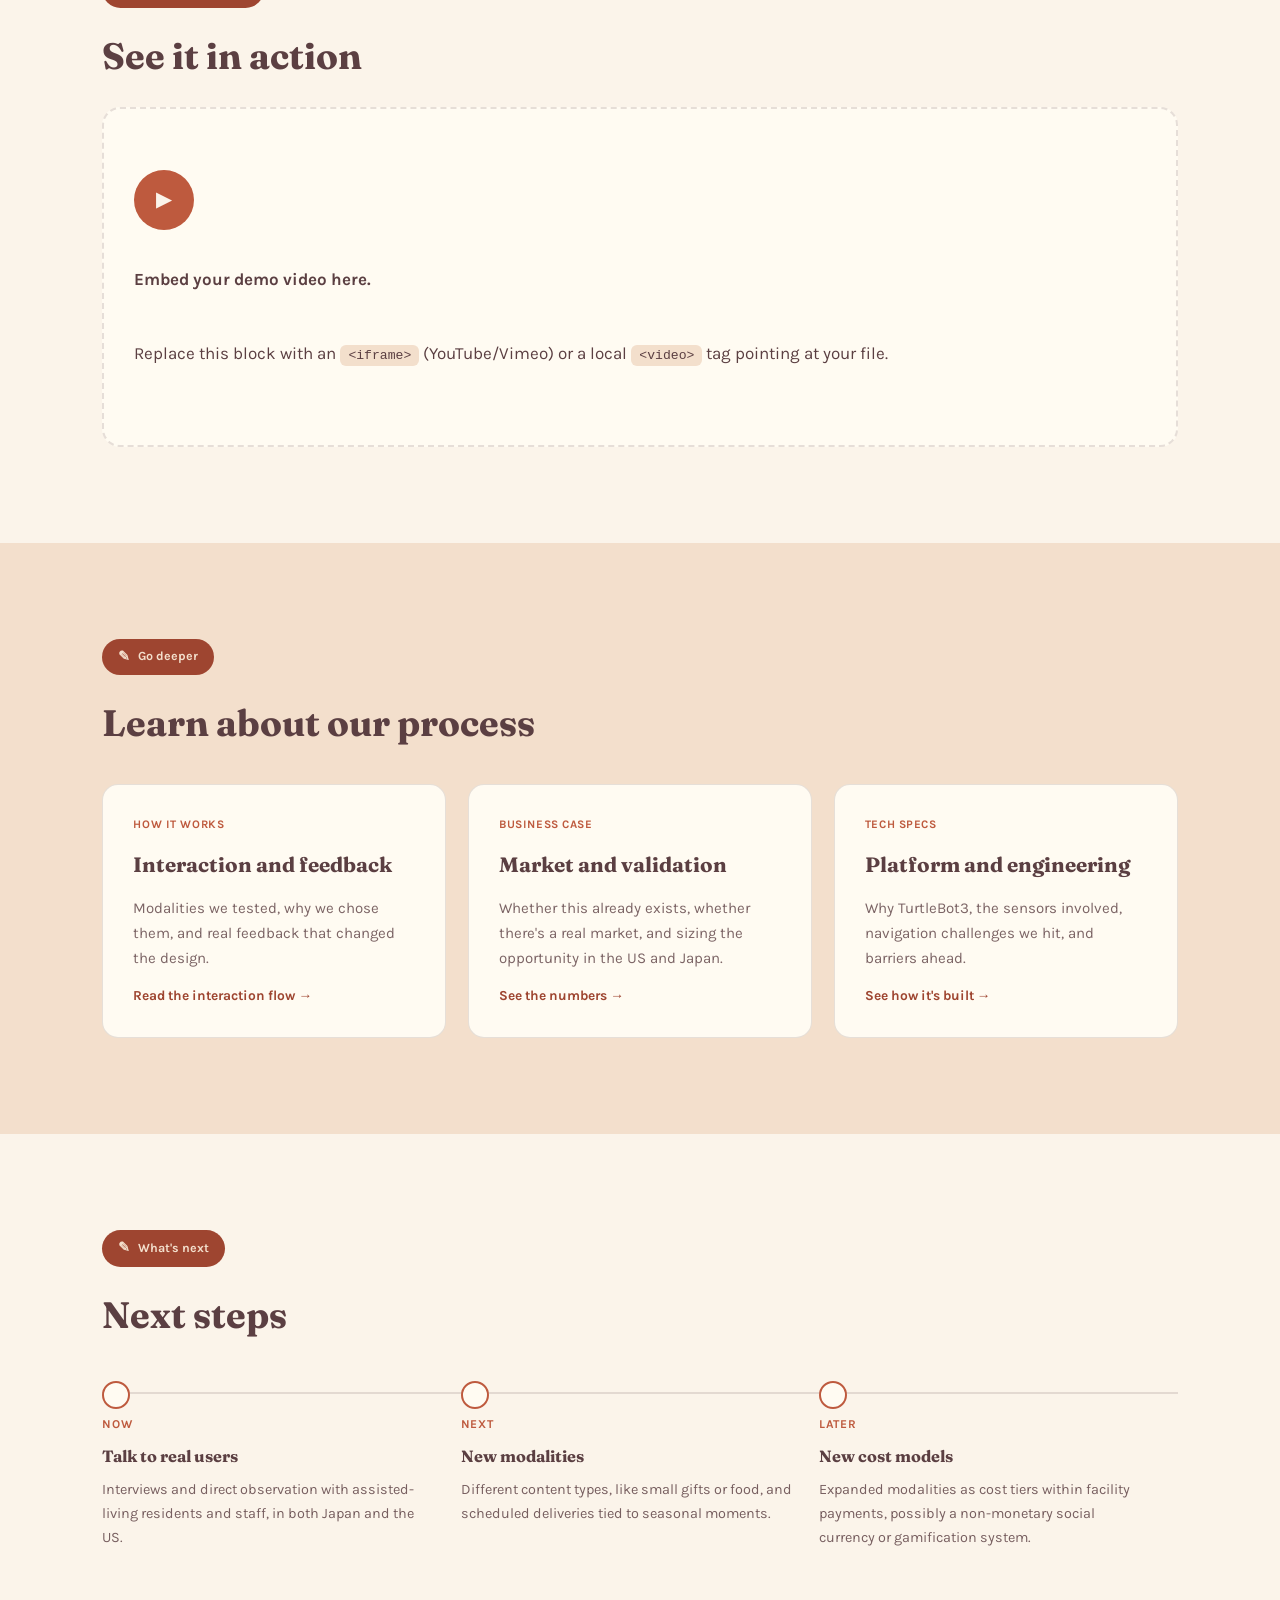
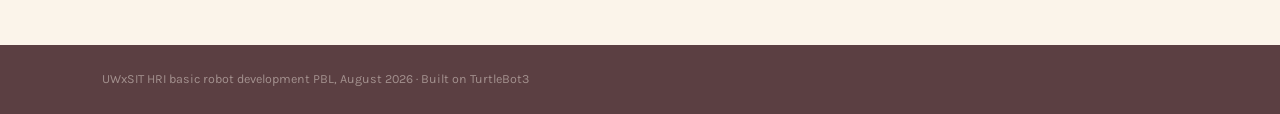
==== commit bd162670: "<Integrated About page into nav, updated homepage copy>" ====
--- a/site/index.html
+++ b/site/index.html
@@ -3,7 +3,7 @@
 <head>
 <meta charset="UTF-8">
 <meta name="viewport" content="width=device-width, initial-scale=1.0">
-<title>Community Message Courier: a note from your neighbor</title>
+<title>Community Courier: a note from your neighbor</title>
 <link rel="preconnect" href="https://fonts.googleapis.com">
 <link href="https://fonts.googleapis.com/css2?family=Fraunces:ital,opsz,wght@0,9..144,400;0,9..144,600;0,9..144,700;1,9..144,500&family=Karla:wght@400;500;700&family=Caveat:wght@500;600;700&display=swap" rel="stylesheet">
 <style>
@@ -118,27 +118,13 @@
 </head>
 <body>
 
-<nav id="topnav">
-  <a href="index.html" class="brand"><span class="dot-pair"><span></span><span></span></span>Community Message Courier</a>
-  <div class="links">
-    <a href="how-it-works.html" data-en="How it works" data-ja="仕組み">How it works</a>
-    <a href="business.html" data-en="Business case" data-ja="ビジネスケース">Business case</a>
-    <a href="technical.html" data-en="Tech specs" data-ja="技術仕様">Tech specs</a>
-    <a href="team.html" data-en="About" data-ja="チーム">About</a>
-  </div>
-  <div class="nav-right">
-    <div class="lang-toggle" role="group" aria-label="Language selector">
-      <button class="lang-btn active" data-lang="en" aria-pressed="true">EN</button>
-      <button class="lang-btn" data-lang="ja" aria-pressed="false">JP</button>
-    </div>
-    <a href="#footer-cta" class="cta-btn" data-en="Contact us" data-ja="コミュニティに届ける">Contact us</a>
-  </div>
-</nav>
+<nav id="topnav"></nav>
+<script src="nav.js"></script>
 
 <section id="hero">
   <span class="topic-pill" data-en="Overview" data-ja="概要">Overview</span>
   <h1 data-en='Crossing paths <span class="script">through kinder connection</span>' data-ja='やっぱり、<span class="script">手書き</span>が伝わる。'>Some things still mean more <span class="script">handwritten</span></h1>
-  <p class="sub" data-en="Community Message Courier carries notes and gifts between neighbors in assisted living so residents can focus on growing relationships. The connection is always theirs." data-ja="コミュニティ・メッセージ・クーリエは、介護施設内の入居者同士の間で手紙や絵、音声ポストカードをお届けします。つながりは、廊下を歩く元気がある人だけのものではありません。">Community Message Courier carries notes, drawings, and voice postcards between neighbors in assisted living, so connection doesn't depend on who has the energy to walk down the hall first.</p>
+  <p class="sub" data-en="Community Courier carries notes and gifts between neighbors in assisted living so residents can focus on growing relationships." data-ja="コミュニティ・メッセージ・クーリエは、介護施設内の入居者同士の間で手紙や絵、音声ポストカードをお届けします。つながりは、廊下を歩く元気がある人だけのものではありません。">Community Courier carries notes, drawings, and voice postcards between neighbors in assisted living, so connection doesn't depend on who has the energy to walk down the hall first.</p>
   <div class="cta-row">
     <a href="#demo" class="cta-btn" data-en="Watch the demo ▸" data-ja="デモを見る ▸">Watch the demo ▸</a>
     <a href="how-it-works.html" class="cta-btn ghost" data-en="See how it works" data-ja="仕組みを見る">See how it works</a>
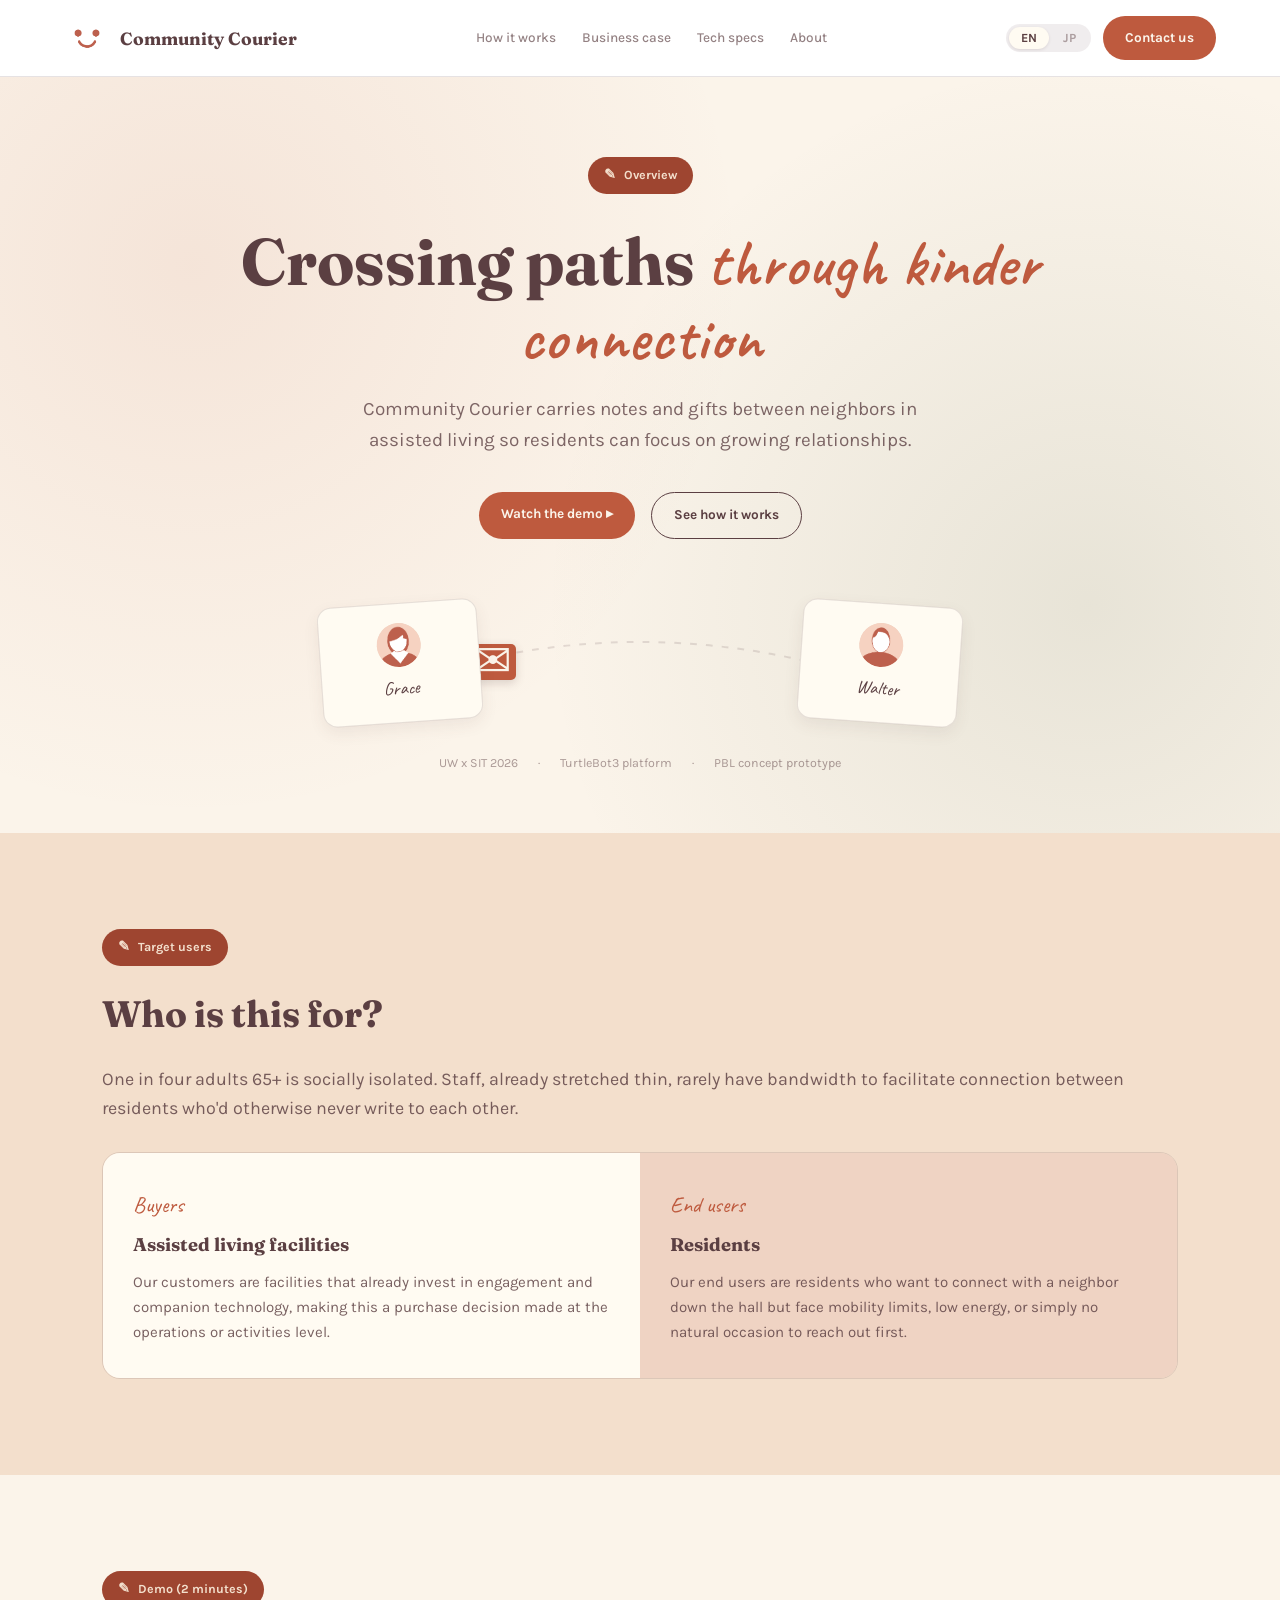
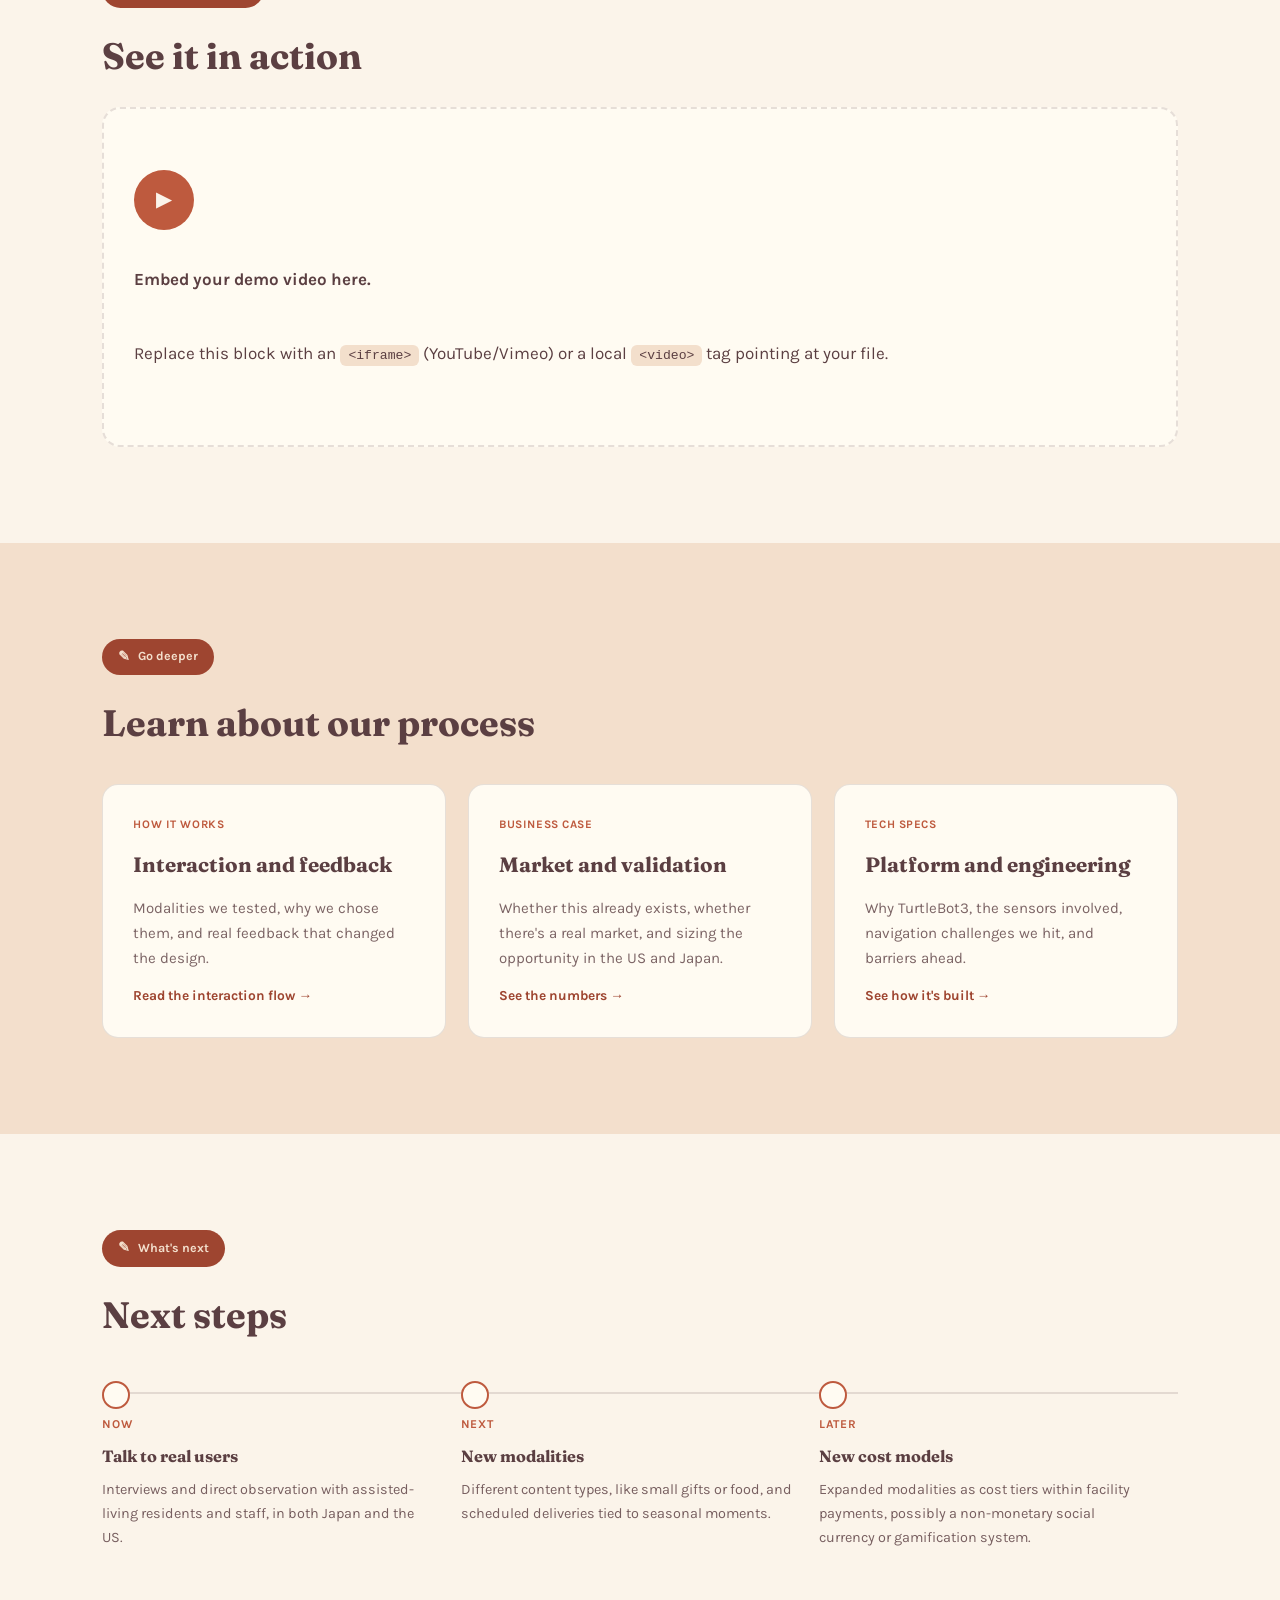
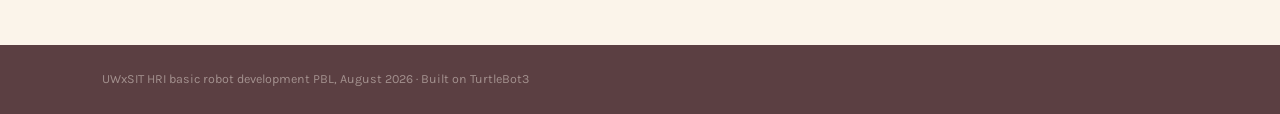
==== commit f8bbc044: "<Updated favicon and logo, updated person icons>" ====
--- a/site/index.html
+++ b/site/index.html
@@ -4,6 +4,7 @@
 <meta charset="UTF-8">
 <meta name="viewport" content="width=device-width, initial-scale=1.0">
 <title>Community Courier: a note from your neighbor</title>
+<link rel="icon" type="image/svg+xml" href="favicon.png">
 <link rel="preconnect" href="https://fonts.googleapis.com">
 <link href="https://fonts.googleapis.com/css2?family=Fraunces:ital,opsz,wght@0,9..144,400;0,9..144,600;0,9..144,700;1,9..144,500&family=Karla:wght@400;500;700&family=Caveat:wght@500;600;700&display=swap" rel="stylesheet">
 <style>
@@ -62,7 +63,7 @@
   .postcard{width:160px;height:120px;background:var(--card);border-radius:14px;border:1.5px solid var(--line);box-shadow:0 6px 16px rgba(91,63,66,0.08);display:flex;flex-direction:column;align-items:center;justify-content:center;gap:6px;flex-shrink:0;position:relative;z-index:2;}
   .postcard.left{transform:rotate(-4deg);}
   .postcard.right{transform:rotate(4deg);}
-  .postcard .avatar{width:38px;height:38px;border-radius:50%;background:var(--blush-2);}
+  .postcard .avatar{width:44px;height:44px;border-radius:50%;background:var(--blush-2);display:flex;align-items:center;justify-content:center;overflow:hidden;}.postcard .avatar svg{width:44px;height:44px;flex-shrink:0;}
   .postcard .name{font-family:'Caveat',cursive;font-size:1.15rem;color:var(--plum);}
   .path-wrap{flex:1;position:relative;height:2px;margin:0 -10px;z-index:1;}
   .path-wrap svg{width:100%;height:60px;position:absolute;top:-30px;left:0;}
@@ -119,7 +120,7 @@
 <body>
 
 <nav id="topnav"></nav>
-<script src="nav.js"></script>
+<script src="nav.js?v=4"></script>
 
 <section id="hero">
   <span class="topic-pill" data-en="Overview" data-ja="概要">Overview</span>
@@ -131,12 +132,12 @@
   </div>
 
   <div class="connection-scene">
-    <div class="postcard left"><div class="avatar"></div><div class="name">Grace</div></div>
+    <div class="postcard left"><div class="avatar"><img src="grace.png" alt="Grace" style="width:100%;height:100%;object-fit:cover;display:block;"></div><div class="name">Grace</div></div>
     <div class="path-wrap">
       <svg viewBox="0 0 300 60" preserveAspectRatio="none"><path d="M0,30 Q150,-10 300,30" stroke="var(--line)" stroke-width="2" fill="none" stroke-dasharray="6 8"/></svg>
       <div class="courier-dot">✉</div>
     </div>
-    <div class="postcard right"><div class="avatar"></div><div class="name">Walter</div></div>
+    <div class="postcard right"><div class="avatar"><img src="walter.png" alt="Walter" style="width:100%;height:100%;object-fit:cover;display:block;"></div><div class="name">Walter</div></div>
   </div>
 
   <div class="meta-row">
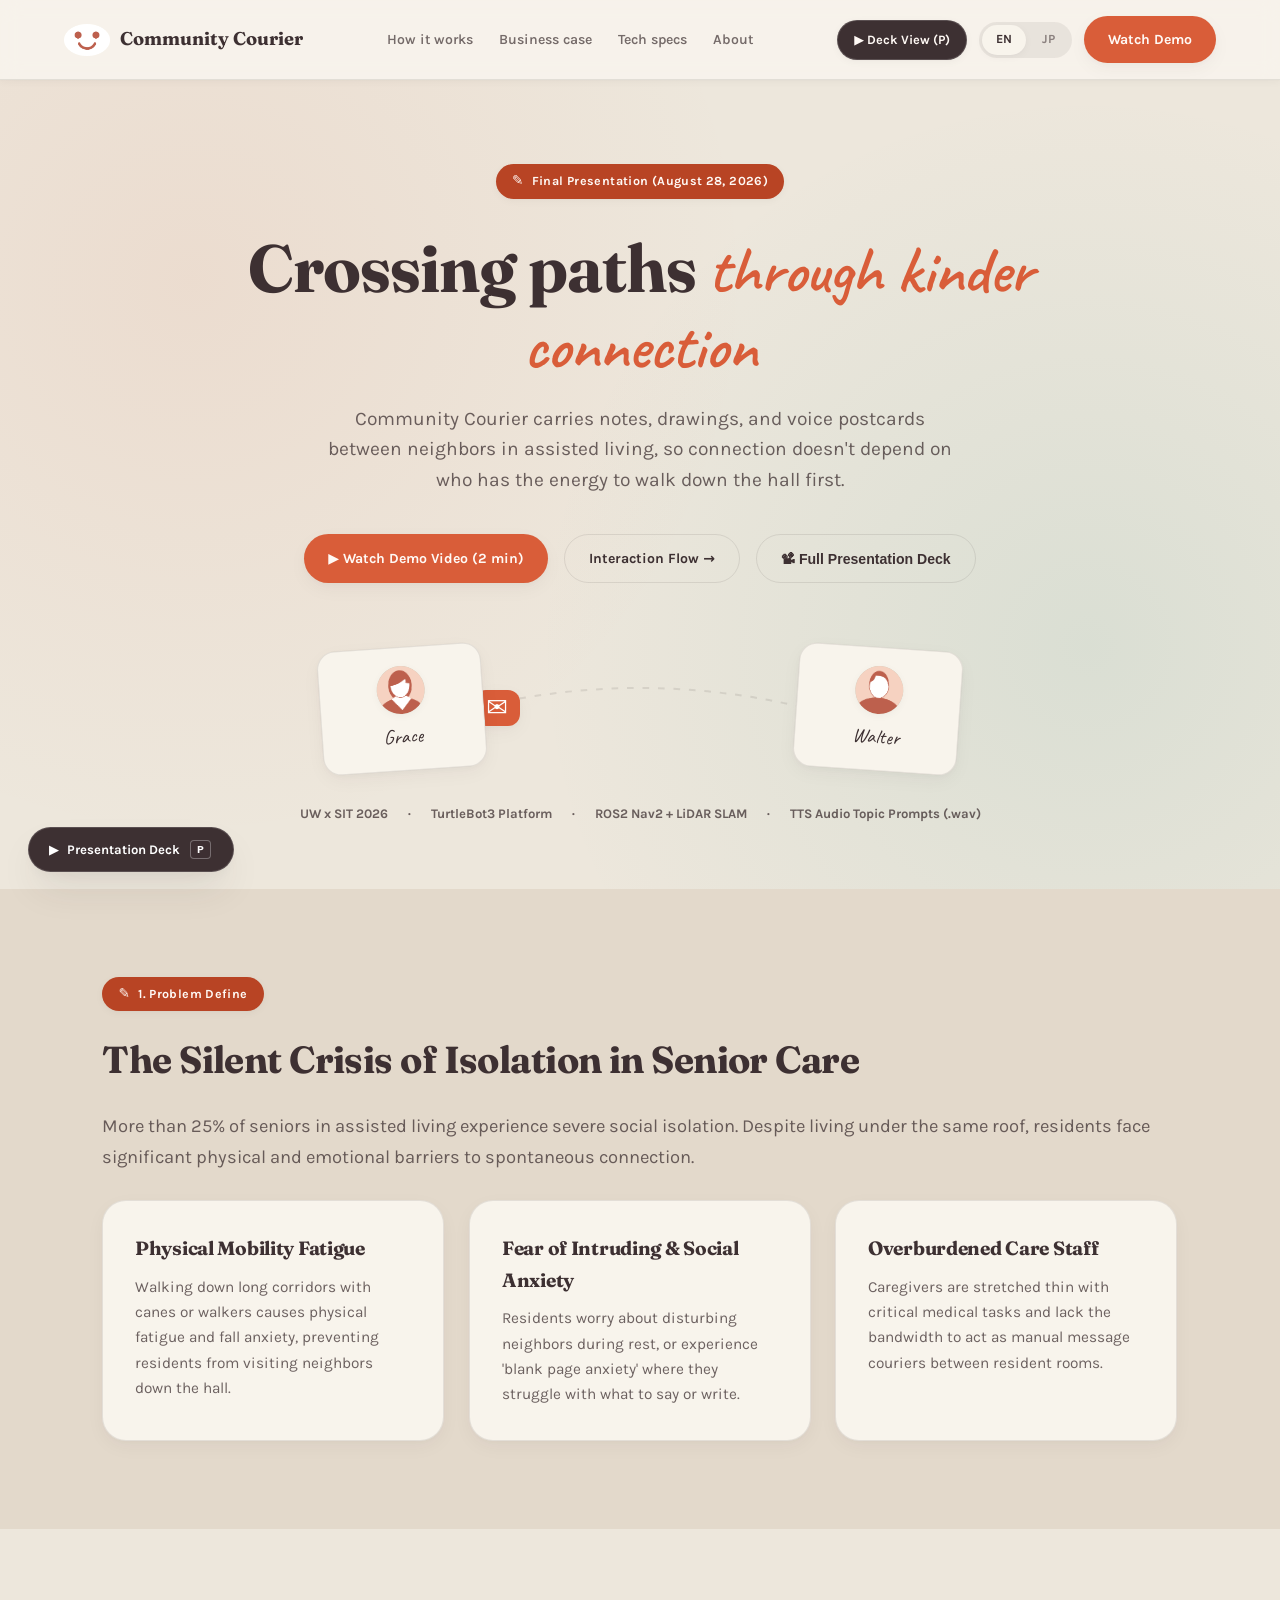
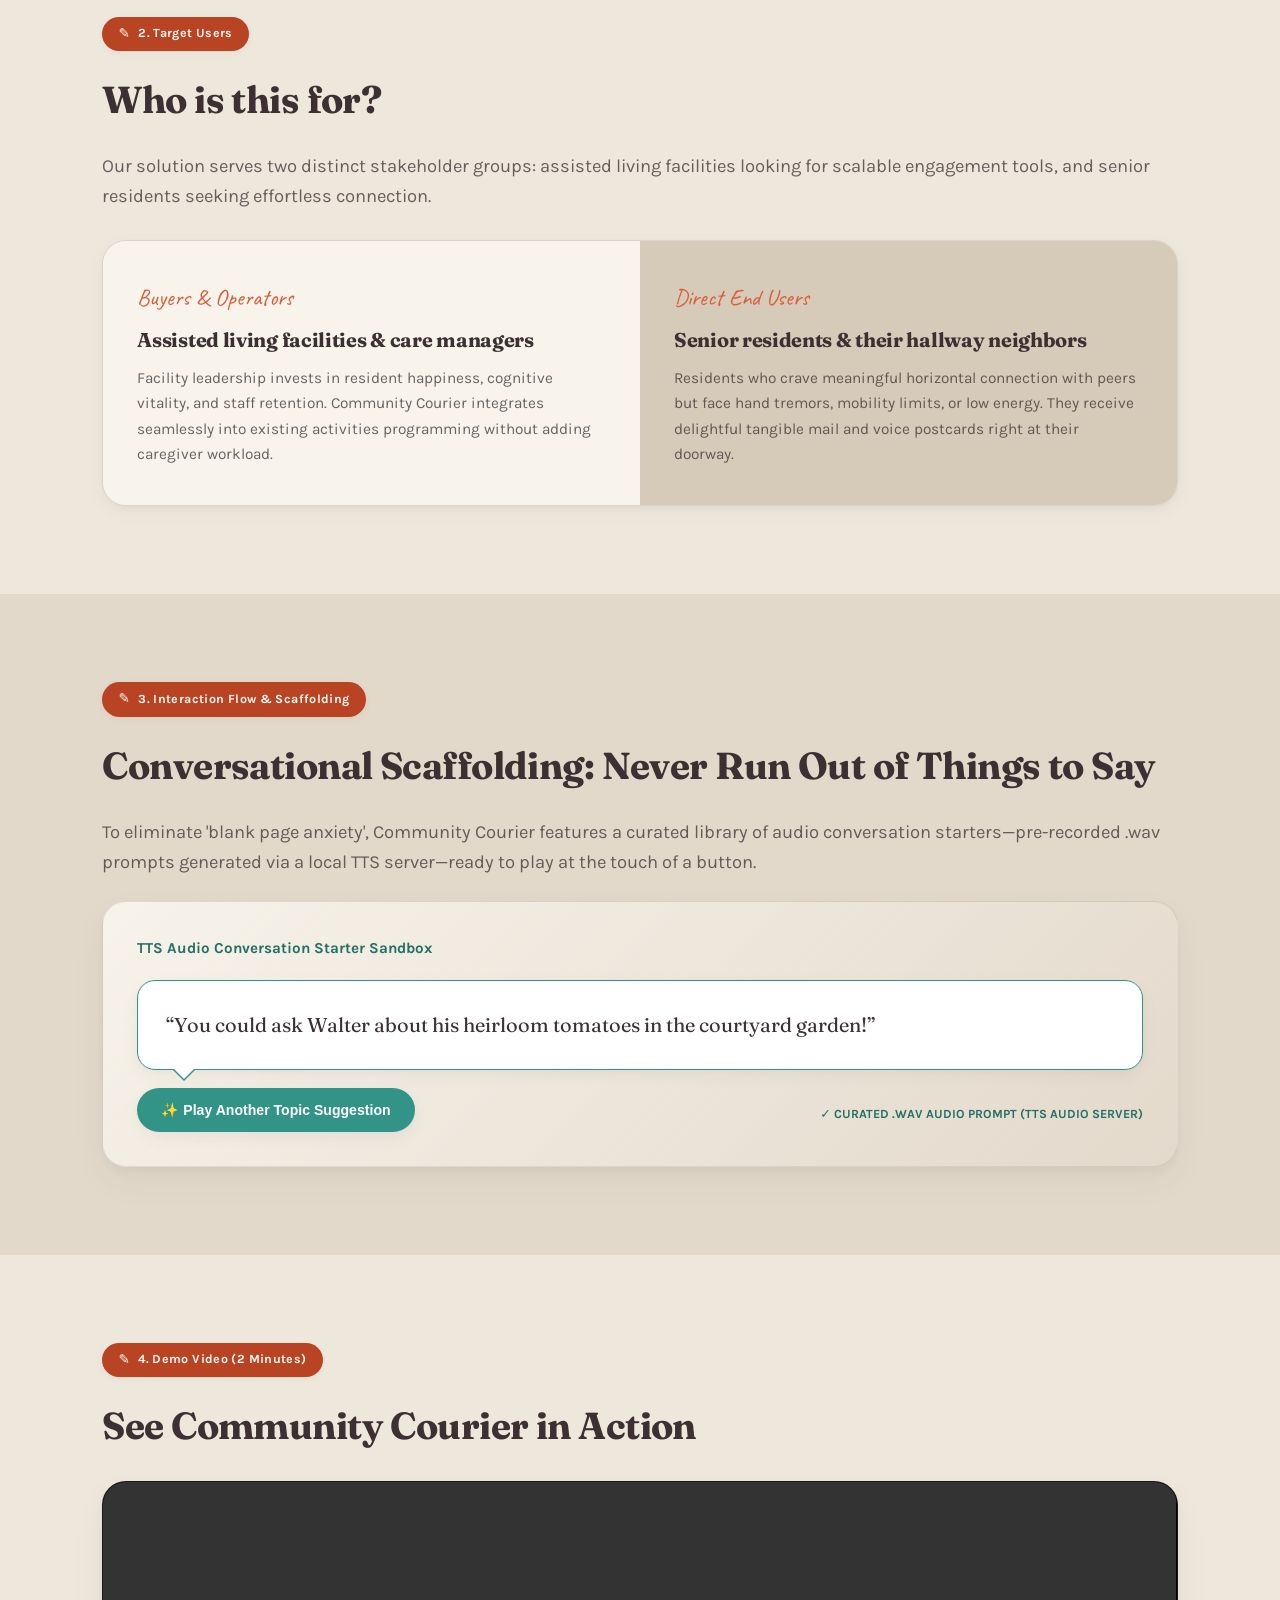
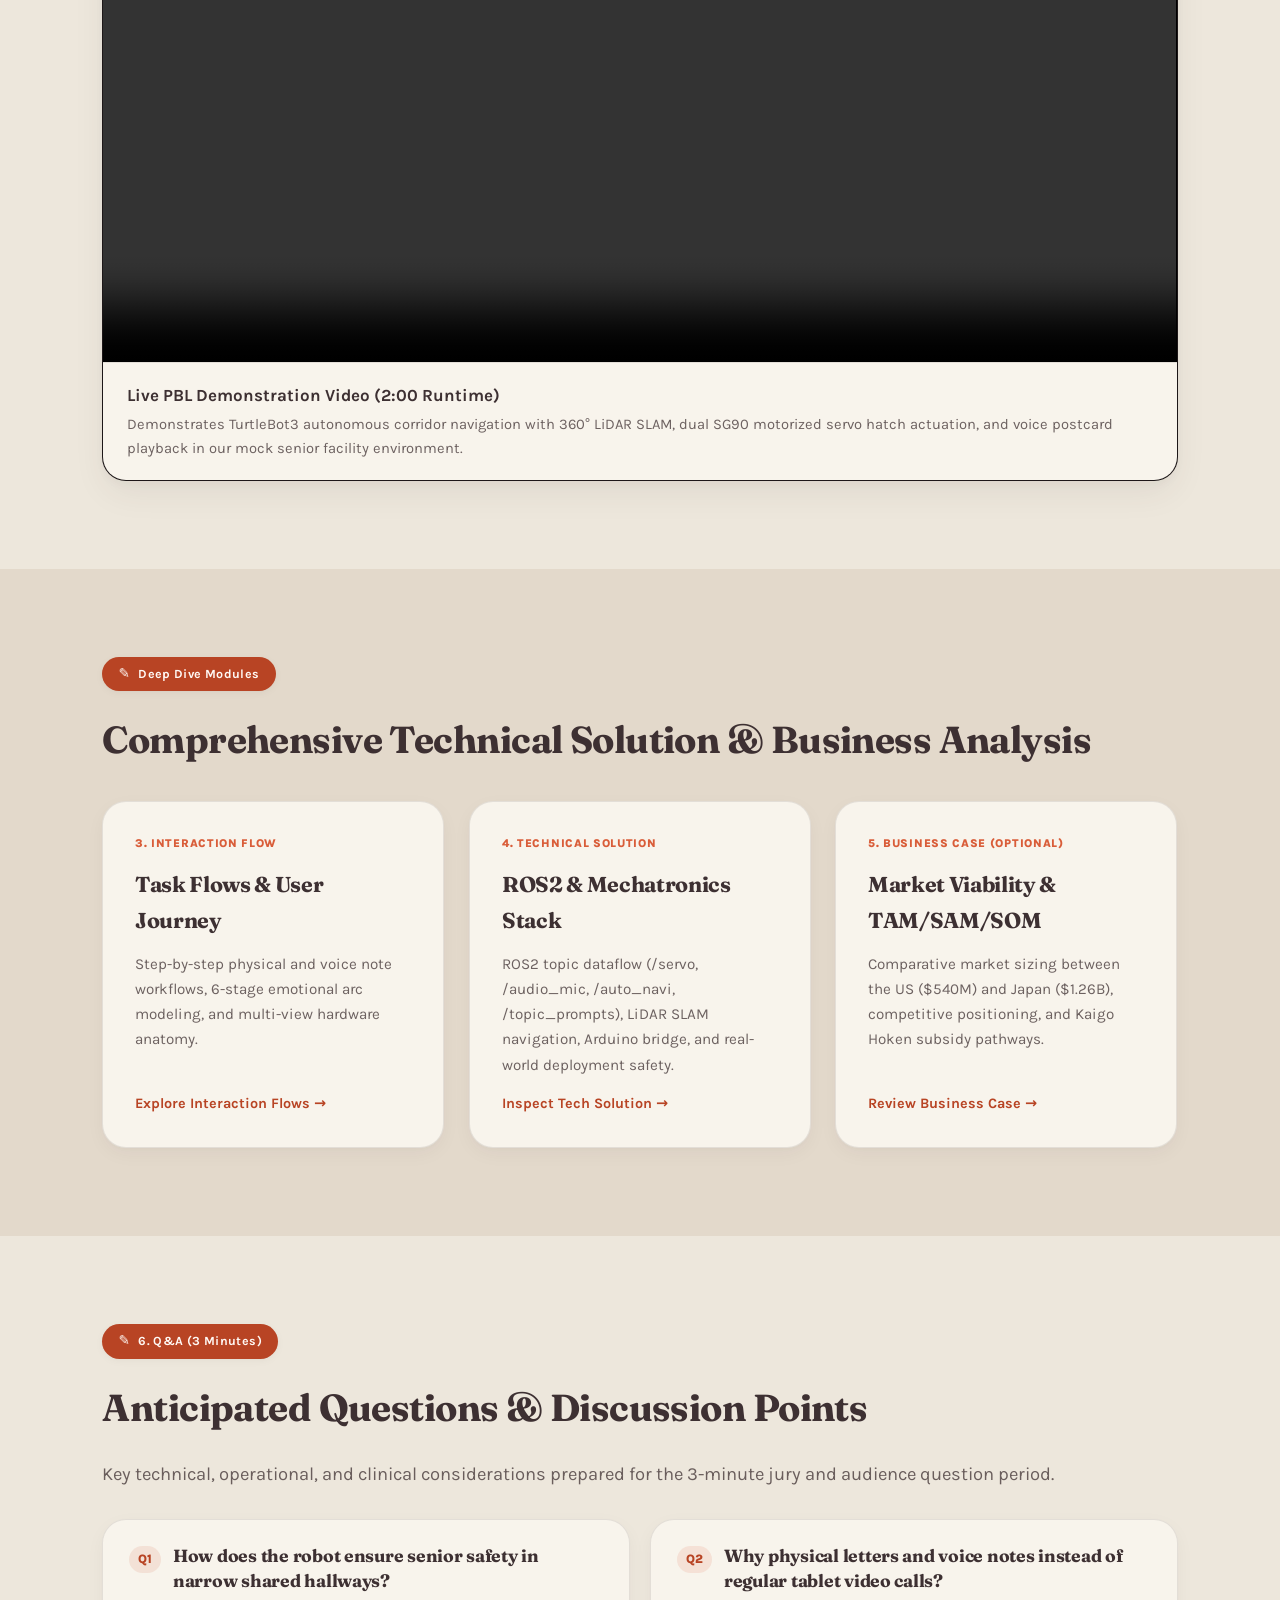
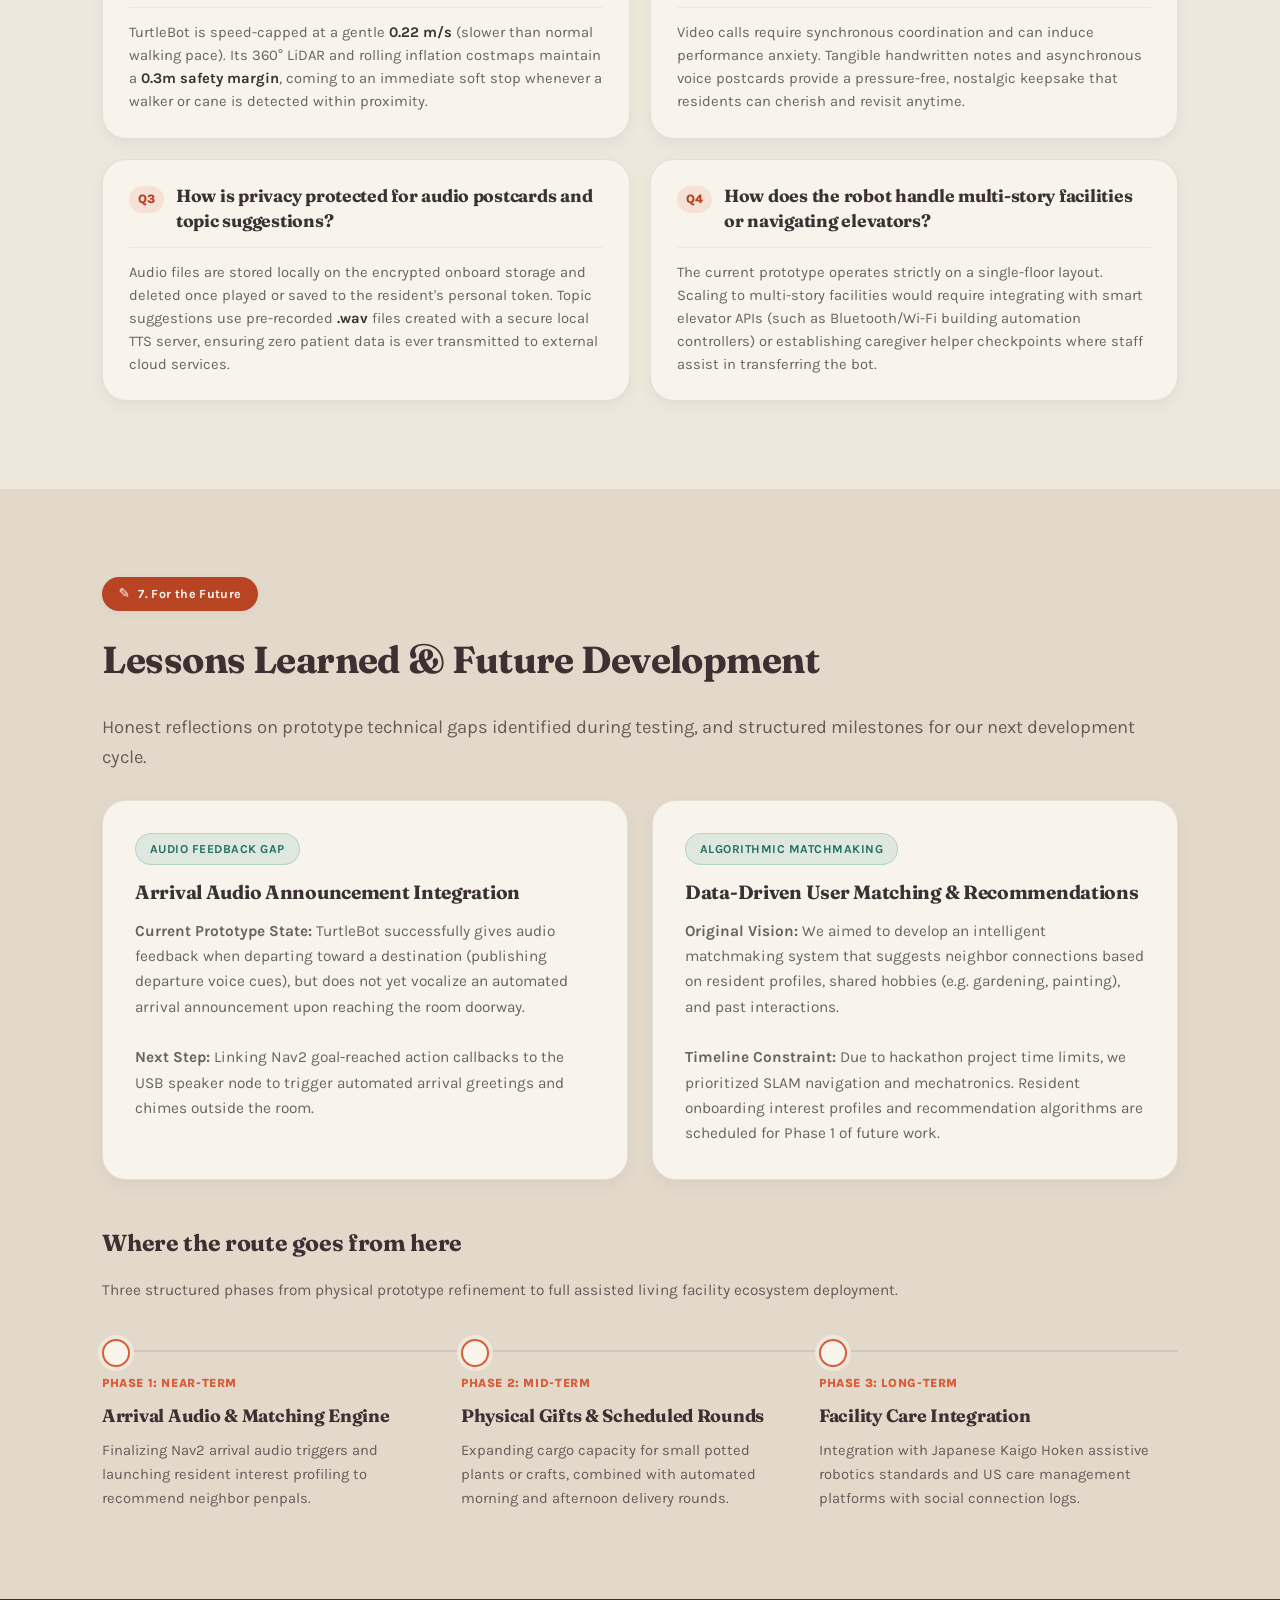
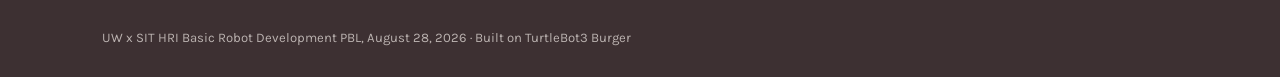
==== commit 7b3fa903: "feat: complete presentation server upgrade, presentation deck mode, biomorphic styling, interactive " ====
--- a/site/index.html
+++ b/site/index.html
@@ -6,237 +6,354 @@
 <title>Community Courier: a note from your neighbor</title>
 <link rel="icon" type="image/svg+xml" href="favicon.png">
 <link rel="preconnect" href="https://fonts.googleapis.com">
-<link href="https://fonts.googleapis.com/css2?family=Fraunces:ital,opsz,wght@0,9..144,400;0,9..144,600;0,9..144,700;1,9..144,500&family=Karla:wght@400;500;700&family=Caveat:wght@500;600;700&display=swap" rel="stylesheet">
+<link href="https://fonts.googleapis.com/css2?family=Fraunces:ital,opsz,wght@0,9..144,400;0,9..144,600;0,9..144,700;1,9..144,500&family=Karla:wght@400;500;700;800&family=Caveat:wght@500;600;700&display=swap" rel="stylesheet">
+<link rel="stylesheet" href="presentation.css">
 <style>
   :root{
-    --paper:#FBF4EA; --blush:#F3DFCC; --blush-2:#EFD3C3;
-    --rose:#BE5A3E; --rose-deep:#9E4530; --moss:#5C6E4E; --plum:#5B3F42;
-    --gold:#CE9E52; --card:#FFFBF2; --line:rgba(91,63,66,0.15);
+    --paper:var(--bg-base); --blush:#e3d9cb; --blush-2:#d6cab8;
+    --rose:var(--coral); --rose-deep:var(--coral-deep); --moss:#556b46; --plum:#3d3032;
+    --gold:#c7923e; --card:#f8f4ec; --line:rgba(61,48,50,0.11);
   }
   *{box-sizing:border-box;}
-  html{scroll-behavior:smooth;}
+  html{scroll-behavior:smooth;background:var(--bg-base);}
   @media (prefers-reduced-motion: reduce){ html{scroll-behavior:auto;} *{animation:none!important;transition:none!important;} }
-  body{margin:0;background:var(--paper);color:var(--plum);font-family:'Karla',sans-serif;font-size:17px;line-height:1.65;}
-  h1,h2,h3{font-family:'Fraunces',serif;margin:0;color:var(--plum);}
+  body{margin:0;background:var(--bg-base);color:var(--plum);font-family:var(--font-sans);font-size:17px;line-height:1.65;}
+  h1,h2,h3,h4{font-family:var(--font-serif);margin:0;color:var(--plum);}
   a{color:inherit;text-decoration:none;}
-  .script{font-family:'Caveat',cursive;}
-
-  #topnav{position:sticky;top:0;z-index:100;display:flex;align-items:center;justify-content:space-between;padding:16px 5vw;background:#ffffff;backdrop-filter:blur(8px);border-bottom:1px solid var(--line);}
-  .brand{display:flex;align-items:center;gap:10px;font-family:'Fraunces',serif;font-weight:700;font-size:1.1rem;}
-  .brand .dot-pair{display:flex;gap:3px;}
-  .brand .dot-pair span{width:9px;height:9px;border-radius:50%;background:var(--rose);}
-  .brand .dot-pair span:last-child{background:var(--moss);}
-  #topnav .links{display:flex;gap:26px;font-size:0.85rem;font-weight:500;}
-  #topnav .links a{opacity:0.65;transition:opacity .15s;}
-  #topnav .links a:hover{opacity:1;color:var(--rose);}
-  #topnav .links a.current{opacity:1;color:var(--rose);font-weight:700;}
-  .cta-btn{background:var(--rose);color:var(--paper);padding:11px 22px;border-radius:24px;font-weight:700;font-size:0.85rem;border:none;cursor:pointer;transition:background .15s, transform .15s;display:inline-block;}
-  .cta-btn:hover{background:var(--rose-deep);transform:translateY(-1px);}
-  .cta-btn.ghost{background:transparent;border:1.5px solid var(--plum);color:var(--plum);}
-  .cta-btn.ghost:hover{background:rgba(91,63,66,0.06);}
+  .script{font-family:var(--font-script);}
+
+  #topnav{position:sticky;top:0;z-index:100;display:flex;align-items:center;justify-content:space-between;padding:16px 5vw;background:rgba(248,244,236,0.92);backdrop-filter:blur(10px);border-bottom:1px solid var(--line);box-shadow:var(--shadow-sm);}
+  .brand{display:flex;align-items:center;gap:10px;font-family:var(--font-serif);font-weight:700;font-size:1.15rem;color:var(--plum);}
+  #topnav .links{display:flex;gap:26px;font-size:0.88rem;font-weight:600;}
+  #topnav .links a{opacity:0.7;transition:opacity .15s, color .15s;}
+  #topnav .links a:hover{opacity:1;color:var(--coral);}
+  #topnav .links a.current{opacity:1;color:var(--coral);font-weight:700;}
   @media (max-width:820px){ #topnav .links{display:none;} }
   .nav-right{display:flex;align-items:center;gap:12px;}
-  .lang-toggle{display:flex;gap:2px;background:rgba(91,63,66,0.09);border-radius:20px;padding:3px;}
-  .lang-btn{background:transparent;border:none;padding:5px 12px;border-radius:16px;font-size:0.78rem;font-weight:700;cursor:pointer;color:var(--plum);opacity:0.45;transition:all .15s;font-family:'Karla',sans-serif;line-height:1;}
-  .lang-btn.active{background:var(--card);opacity:1;box-shadow:0 1px 3px rgba(91,63,66,0.14);}
-  .lang-btn:hover:not(.active){opacity:0.7;}
-
-  .topic-pill{display:inline-flex;align-items:center;gap:8px;background:var(--rose-deep);color:var(--blush);padding:7px 16px;border-radius:20px;font-size:0.78rem;font-weight:700;margin-bottom:18px;}
-  .topic-pill::before{content:"✎";font-size:0.85rem;}
-
-  section{padding:96px 8vw;}
+  .lang-toggle{display:flex;gap:2px;background:rgba(61,48,50,0.08);border-radius:var(--radius-pill);padding:3px;}
+  .lang-btn{background:transparent;border:none;padding:6px 14px;border-radius:var(--radius-pill);font-size:0.78rem;font-weight:700;cursor:pointer;color:var(--plum);opacity:0.55;transition:all .15s;font-family:var(--font-sans);line-height:1;min-height:30px;}
+  .lang-btn.active{background:var(--card);opacity:1;box-shadow:var(--shadow-sm);}
+  .lang-btn:hover:not(.active){opacity:0.85;}
+
+  section{padding:88px 8vw;position:relative;}
   .inner{max-width:1080px;margin:0 auto;}
   .inner.narrow{max-width:720px;}
   section:nth-of-type(even):not(#hero){background:var(--blush);}
-  .eyebrow{font-size:0.95rem;font-weight:700;color:var(--moss);margin-bottom:6px;display:block;}
-  h2{font-size:2.3rem;font-weight:700;margin-bottom:20px;}
-  p.lead{font-size:1.12rem;color:var(--plum);opacity:0.82;max-width:1080px;}
-
-  #hero{padding:80px 8vw 60px;background:radial-gradient(circle at 15% 25%, rgba(190,90,62,0.10), transparent 45%),radial-gradient(circle at 85% 70%, rgba(92,110,78,0.12), transparent 45%),var(--paper);text-align:center;}
-  #hero .topic-pill{background:var(--rose-deep);}
-  #hero h1{font-size:clamp(2.5rem,5.2vw,4.1rem);font-weight:700;max-width:820px;margin:14px auto 20px;line-height:1.1;}
-  #hero h1 .script{color:var(--rose);font-weight:600;}
-  #hero .sub{font-size:1.18rem;color:var(--plum);opacity:0.78;max-width:560px;margin:0 auto 36px;}
+  .eyebrow{font-size:0.95rem;font-weight:700;color:var(--aqua-deep);margin-bottom:6px;display:block;}
+  h2{font-size:2.35rem;font-weight:700;margin-bottom:20px;letter-spacing:-0.015em;}
+  p.lead{font-size:1.15rem;color:var(--text-muted);max-width:1080px;}
+
+  #hero{padding:84px 8vw 64px;background:radial-gradient(circle at 15% 25%, rgba(217,93,57,0.08), transparent 45%),radial-gradient(circle at 85% 70%, rgba(50,147,135,0.10), transparent 45%),var(--bg-base);text-align:center;}
+  #hero h1{font-size:clamp(2.5rem,5.2vw,4.2rem);font-weight:700;max-width:860px;margin:14px auto 20px;line-height:1.12;}
+  #hero h1 .script{color:var(--coral);font-weight:600;}
+  #hero .sub{font-size:1.2rem;color:var(--text-muted);max-width:640px;margin:0 auto 38px;line-height:1.6;}
   #hero .cta-row{display:flex;gap:16px;flex-wrap:wrap;justify-content:center;margin-bottom:64px;}
 
   .connection-scene{display:flex;align-items:center;justify-content:center;gap:0;max-width:640px;margin:0 auto;position:relative;}
-  .postcard{width:160px;height:120px;background:var(--card);border-radius:14px;border:1.5px solid var(--line);box-shadow:0 6px 16px rgba(91,63,66,0.08);display:flex;flex-direction:column;align-items:center;justify-content:center;gap:6px;flex-shrink:0;position:relative;z-index:2;}
+  .postcard{width:164px;height:124px;background:var(--card);border-radius:var(--radius-md);border:1px solid var(--line);box-shadow:var(--shadow-md);display:flex;flex-direction:column;align-items:center;justify-content:center;gap:6px;flex-shrink:0;position:relative;z-index:2;transition:transform 0.3s cubic-bezier(0.16, 1, 0.3, 1);}
+  .postcard:hover{transform:scale(1.05);}
   .postcard.left{transform:rotate(-4deg);}
   .postcard.right{transform:rotate(4deg);}
-  .postcard .avatar{width:44px;height:44px;border-radius:50%;background:var(--blush-2);display:flex;align-items:center;justify-content:center;overflow:hidden;}.postcard .avatar svg{width:44px;height:44px;flex-shrink:0;}
-  .postcard .name{font-family:'Caveat',cursive;font-size:1.15rem;color:var(--plum);}
+  .postcard .avatar{width:48px;height:48px;border-radius:50%;background:var(--blush-2);display:flex;align-items:center;justify-content:center;overflow:hidden;box-shadow:var(--shadow-sm);}
+  .postcard .avatar img{width:100%;height:100%;object-fit:cover;}
+  .postcard .name{font-family:var(--font-script);font-size:1.25rem;color:var(--plum);}
   .path-wrap{flex:1;position:relative;height:2px;margin:0 -10px;z-index:1;}
   .path-wrap svg{width:100%;height:60px;position:absolute;top:-30px;left:0;}
-  .courier-dot{width:46px;height:36px;border-radius:5px;background:var(--rose);position:absolute;top:-18px;left:0;animation:travel 3.2s ease-in-out infinite;display:flex;align-items:center;justify-content:center;font-size:2.8rem;line-height:1;overflow:hidden;color:var(--paper);box-shadow:0 3px 10px rgba(91,63,66,0.2);}
+  .courier-dot{width:46px;height:36px;border-radius:var(--radius-sm);background:var(--coral);position:absolute;top:-18px;left:0;animation:travel 3.2s ease-in-out infinite;display:flex;align-items:center;justify-content:center;font-size:1.6rem;line-height:1;overflow:hidden;color:#ffffff;box-shadow:var(--shadow-md);}
   @keyframes travel{0%{left:0%; top:-18px;}45%{left:calc(100% - 46px); top:-30px;}50%{left:calc(100% - 46px); top:-30px;}95%{left:0%; top:-18px;}100%{left:0%; top:-18px;}}
   @media (max-width:700px){.connection-scene{flex-direction:column;gap:28px;}.path-wrap{width:2px;height:70px;margin:0;}.path-wrap svg{display:none;}.courier-dot{animation:none; top:auto; left:50%; transform:translateX(-50%); position:relative;}}
-  .meta-row{margin-top:30px;display:flex;gap:20px;flex-wrap:wrap;justify-content:center;font-size:0.78rem;color:var(--plum);opacity:0.5;}
-
-  .grid{display:grid;gap:22px;}
+  .meta-row{margin-top:32px;display:flex;gap:20px;flex-wrap:wrap;justify-content:center;font-size:0.82rem;color:var(--text-muted);font-weight:700;}
+
+  .grid{display:grid;gap:24px;}
   .grid.c2{grid-template-columns:1fr 1fr;}
   .grid.c3{grid-template-columns:repeat(3,1fr);}
   @media (max-width:820px){ .grid.c2,.grid.c3{grid-template-columns:1fr;} }
-  .card{background:var(--card);border:1px solid var(--line);border-radius:16px;padding:28px;}
-  .card h3{font-size:1.08rem;margin-bottom:10px;}
-  .card p{margin:0;color:var(--plum);opacity:0.8;font-size:0.95rem;}
-
-  .role-split{display:flex;gap:0;border-radius:18px;overflow:hidden;border:1px solid var(--line);margin-top:28px;}
-  .role{flex:1;padding:34px 30px;}
+  .card{background:var(--card);border:1px solid var(--line);border-radius:var(--radius-lg);padding:32px;box-shadow:var(--shadow-md);transition:transform 0.25s cubic-bezier(0.16, 1, 0.3, 1), box-shadow 0.25s cubic-bezier(0.16, 1, 0.3, 1);}
+  .card:hover{transform:translateY(-4px);box-shadow:var(--shadow-lg);}
+  .card h3{font-size:1.2rem;margin-bottom:10px;}
+  .card p{margin:0;color:var(--text-muted);font-size:0.96rem;}
+
+  .role-split{display:flex;gap:0;border-radius:var(--radius-lg);overflow:hidden;border:1px solid var(--line);margin-top:28px;box-shadow:var(--shadow-md);}
+  .role{flex:1;padding:38px 34px;}
   .role.buyer{background:var(--card);}
   .role.user{background:var(--blush-2);}
-  .role .script{font-size:1.4rem;color:var(--rose);display:block;margin-bottom:6px;}
-  .role h3{font-size:1.15rem;margin-bottom:10px;}
-  .role p{margin:0;opacity:0.82;font-size:0.94rem;}
+  .role .script{font-size:1.45rem;color:var(--coral);display:block;margin-bottom:6px;}
+  .role h3{font-size:1.25rem;margin-bottom:10px;}
+  .role p{margin:0;color:var(--text-muted);font-size:0.96rem;}
   @media (max-width:700px){ .role-split{flex-direction:column;} }
 
-  .video-slot{border:2px dashed var(--line);border-radius:18px;background:var(--card);min-height:340px;display:flex;flex-direction:column;align-items:flex-start;justify-content:center;gap:12px;color:var(--plum);text-align:left;padding:30px;}
-  .video-slot .play{width:60px;height:60px;border-radius:50%;background:var(--rose);color:var(--paper);display:flex;align-items:center;justify-content:center;font-size:1.3rem;margin-bottom:6px;}
-  .video-slot code{background:var(--blush);padding:3px 8px;border-radius:6px;font-size:0.82rem;}
-
-  .explore-card{background:var(--card);border:1px solid var(--line);border-radius:16px;padding:30px;display:flex;flex-direction:column;gap:14px;transition:transform .15s, box-shadow .15s;}
-  .explore-card:hover{transform:translateY(-3px);box-shadow:0 10px 24px rgba(91,63,66,0.1);}
-  .explore-card .tag{font-size:0.72rem;font-weight:700;color:var(--rose);text-transform:uppercase;letter-spacing:0.05em;}
-  .explore-card h3{font-size:1.3rem;}
-  .explore-card p{margin:0;opacity:0.8;font-size:0.94rem;flex:1;}
-  .explore-card .go{font-size:0.86rem;font-weight:700;color:var(--rose-deep);}
+  .video-slot{border:2px dashed var(--line);border-radius:var(--radius-lg);background:var(--card);min-height:340px;display:flex;flex-direction:column;align-items:flex-start;justify-content:center;gap:12px;color:var(--plum);text-align:left;padding:36px;box-shadow:var(--shadow-sm);cursor:pointer;transition:border-color 0.25s ease, background-color 0.25s ease;}
+  .video-slot:hover{border-color:var(--coral);background-color:#ffffff;}
+  .video-slot .play{width:64px;height:64px;border-radius:50%;background:var(--coral);color:#ffffff;display:flex;align-items:center;justify-content:center;font-size:1.4rem;margin-bottom:6px;box-shadow:var(--shadow-md);transition:transform 0.2s ease, background-color 0.2s ease;}
+  .video-slot .play:hover{transform:scale(1.08);background:var(--coral-deep);}
+  .video-slot code{background:var(--blush);padding:3px 8px;border-radius:6px;font-size:0.84rem;font-family:var(--font-mono);}
+
+  .explore-card{background:var(--card);border:1px solid var(--line);border-radius:var(--radius-lg);padding:32px;display:flex;flex-direction:column;gap:14px;box-shadow:var(--shadow-md);transition:transform .2s cubic-bezier(0.16, 1, 0.3, 1), box-shadow .2s ease;}
+  .explore-card:hover{transform:translateY(-4px);box-shadow:var(--shadow-lg);}
+  .explore-card .tag{font-size:0.72rem;font-weight:800;color:var(--coral);text-transform:uppercase;letter-spacing:0.06em;}
+  .explore-card h3{font-size:1.35rem;}
+  .explore-card p{margin:0;color:var(--text-muted);font-size:0.95rem;flex:1;}
+  .explore-card .go{font-size:0.9rem;font-weight:700;color:var(--coral-deep);display:flex;align-items:center;gap:6px;}
 
   .roadmap{display:flex;gap:0;margin-top:36px;position:relative;}
   .roadmap::before{content:"";position:absolute;top:11px;left:0;right:0;height:2px;background:var(--line);}
   .rm-stop{flex:1;position:relative;padding-top:34px;padding-right:24px;}
-  .rm-stop::before{content:"";position:absolute;top:0;left:0;width:24px;height:24px;border-radius:50%;background:var(--card);border:2px solid var(--rose);}
-  .rm-stop .rm-label{font-size:0.75rem;font-weight:700;color:var(--rose);text-transform:uppercase;letter-spacing:0.05em;margin-bottom:8px;display:block;}
-  .rm-stop h3{font-size:1.02rem;margin-bottom:8px;}
-  .rm-stop p{color:var(--plum);opacity:0.82;font-size:0.9rem;margin:0;}
+  .rm-stop::before{content:"";position:absolute;top:0;left:0;width:24px;height:24px;border-radius:50%;background:var(--card);border:2.5px solid var(--coral);box-shadow:0 0 0 4px var(--bg-base);}
+  .rm-stop .rm-label{font-size:0.76rem;font-weight:800;color:var(--coral);text-transform:uppercase;letter-spacing:0.05em;margin-bottom:8px;display:block;}
+  .rm-stop h3{font-size:1.12rem;margin-bottom:8px;}
+  .rm-stop p{color:var(--text-muted);font-size:0.92rem;margin:0;}
   @media (max-width:820px){ .roadmap{flex-direction:column;gap:34px;} .roadmap::before{display:none;} .rm-stop{padding-right:0;} }
 
-  footer{background:var(--plum);color:var(--paper);padding:24px 8vw;}
-          footer .fine-print{font-size:0.78rem;color:rgba(251,244,234,0.45);}
-
-#back-top{position:fixed;bottom:28px;right:28px;width:44px;height:44px;border-radius:50%;background:var(--plum);color:var(--paper);border:none;cursor:pointer;display:flex;align-items:center;justify-content:center;font-size:1.1rem;opacity:0;pointer-events:none;transition:opacity .2s,transform .2s;z-index:200;box-shadow:0 4px 14px rgba(91,63,66,0.28);font-family:'Karla',sans-serif;}
-#back-top.visible{opacity:1;pointer-events:auto;}
-#back-top:hover{transform:translateY(-3px);}
+  footer{background:var(--plum);color:#fff9f5;padding:28px 8vw;}
+  footer .fine-print{font-size:0.82rem;color:rgba(255,249,245,0.65);}
+
+  #back-top{position:fixed;bottom:28px;right:28px;width:44px;height:44px;border-radius:50%;background:var(--plum);color:#ffffff;border:none;cursor:pointer;display:flex;align-items:center;justify-content:center;font-size:1.1rem;opacity:0;pointer-events:none;transition:opacity .2s,transform .2s;z-index:200;box-shadow:var(--shadow-float);font-family:var(--font-sans);}
+  #back-top.visible{opacity:1;pointer-events:auto;}
+  #back-top:hover{transform:translateY(-3px);background:var(--coral);}
 </style>
 </head>
 <body>
 
 <nav id="topnav"></nav>
-<script src="nav.js?v=4"></script>
-
+<script src="nav.js?v=6"></script>
+
+<!-- Hero Section -->
 <section id="hero">
-  <span class="topic-pill" data-en="Overview" data-ja="概要">Overview</span>
+  <span class="topic-pill" data-en="Final Presentation (August 28, 2026)" data-ja="最終発表（2026年8月28日）">Final Presentation (August 28, 2026)</span>
   <h1 data-en='Crossing paths <span class="script">through kinder connection</span>' data-ja='やっぱり、<span class="script">手書き</span>が伝わる。'>Some things still mean more <span class="script">handwritten</span></h1>
-  <p class="sub" data-en="Community Courier carries notes and gifts between neighbors in assisted living so residents can focus on growing relationships." data-ja="コミュニティ・メッセージ・クーリエは、介護施設内の入居者同士の間で手紙や絵、音声ポストカードをお届けします。つながりは、廊下を歩く元気がある人だけのものではありません。">Community Courier carries notes, drawings, and voice postcards between neighbors in assisted living, so connection doesn't depend on who has the energy to walk down the hall first.</p>
+  <p class="sub" data-en="Community Courier carries notes, drawings, and voice postcards between neighbors in assisted living, so connection doesn't depend on who has the energy to walk down the hall first." data-ja="コミュニティ・メッセージ・クーリエは、介護施設内の入居者同士の間で手紙や絵、音声ポストカードをお届けします。つながりは、廊下を歩く元気がある人だけのものではありません。">Community Courier carries notes, drawings, and voice postcards between neighbors in assisted living, so connection doesn't depend on who has the energy to walk down the hall first.</p>
   <div class="cta-row">
-    <a href="#demo" class="cta-btn" data-en="Watch the demo ▸" data-ja="デモを見る ▸">Watch the demo ▸</a>
-    <a href="how-it-works.html" class="cta-btn ghost" data-en="See how it works" data-ja="仕組みを見る">See how it works</a>
+    <a href="#demo" class="cta-btn" data-en="▶ Watch Demo Video (2 min)" data-ja="▶ デモ動画を見る（2分）">▶ Watch Demo Video (2 min)</a>
+    <a href="how-it-works.html" class="cta-btn ghost" data-en="Interaction Flow →" data-ja="インタラクションフロー →">Interaction Flow →</a>
+    <button class="cta-btn ghost" onclick="window.openPresentationMode && window.openPresentationMode()" data-en="📽 Full Presentation Deck" data-ja="📽 プレゼンテーションスライド">📽 Full Presentation Deck</button>
   </div>
 
   <div class="connection-scene">
-    <div class="postcard left"><div class="avatar"><img src="grace.png" alt="Grace" style="width:100%;height:100%;object-fit:cover;display:block;"></div><div class="name">Grace</div></div>
+    <div class="postcard left"><div class="avatar"><img src="grace.png" alt="Grace"></div><div class="name">Grace</div></div>
     <div class="path-wrap">
       <svg viewBox="0 0 300 60" preserveAspectRatio="none"><path d="M0,30 Q150,-10 300,30" stroke="var(--line)" stroke-width="2" fill="none" stroke-dasharray="6 8"/></svg>
       <div class="courier-dot">✉</div>
     </div>
-    <div class="postcard right"><div class="avatar"><img src="walter.png" alt="Walter" style="width:100%;height:100%;object-fit:cover;display:block;"></div><div class="name">Walter</div></div>
+    <div class="postcard right"><div class="avatar"><img src="walter.png" alt="Walter"></div><div class="name">Walter</div></div>
   </div>
 
   <div class="meta-row">
-    <span data-en="UW x SIT 2026" data-ja="UWxSIT HRI サマープロジェクト">UW x SIT 2026</span><span>·</span><span data-en="TurtleBot3 platform" data-ja="TurtleBot3 プラットフォーム">TurtleBot3 platform</span><span>·</span><span data-en="PBL concept prototype" data-ja="コンセプトプロトタイプ、2026年">PBL concept prototype</span>
-  </div>
-</section>
-
-
-
+    <span data-en="UW x SIT 2026" data-ja="UW x SIT HRI PBL 2026">UW x SIT 2026</span><span>·</span>
+    <span data-en="TurtleBot3 Platform" data-ja="TurtleBot3 プラットフォーム">TurtleBot3 Platform</span><span>·</span>
+    <span data-en="ROS2 Nav2 + LiDAR SLAM" data-ja="ROS2 Nav2 + LiDAR SLAM">ROS2 Nav2 + LiDAR SLAM</span><span>·</span>
+    <span data-en="TTS Audio Topic Prompts (.wav)" data-ja="TTS 音声トピック提案 (.wav)">TTS Audio Topic Prompts (.wav)</span>
+  </div>
+</section>
+
+<!-- 1. Problem Definition -->
+<section id="problem">
+  <div class="inner">
+    <span class="topic-pill" data-en="1. Problem Define" data-ja="1. 課題の定義">1. Problem Define</span>
+    <h2 data-en="The Silent Crisis of Isolation in Senior Care" data-ja="高齢者施設における「見えない孤立」の課題">The Silent Crisis of Isolation in Senior Care</h2>
+    <p class="lead" data-en="More than 25% of seniors in assisted living experience severe social isolation. Despite living under the same roof, residents face significant physical and emotional barriers to spontaneous connection." data-ja="介護施設に入居する高齢者の4人に1人が深刻な社会的孤立を経験しています。同じ屋根の下に暮らしながらも、身体的・心理的なハードルが自然な交流を阻んでいます。">Despite living under the same roof, residents face significant barriers to reaching out.</p>
+
+    <div class="grid c3" style="margin-top:28px;">
+      <div class="card">
+        <h3 data-en="Physical Mobility Fatigue" data-ja="身体的移動の負担・転倒リスク">Physical Mobility Fatigue</h3>
+        <p data-en="Walking down long corridors with canes or walkers causes physical fatigue and fall anxiety, preventing residents from visiting neighbors down the hall." data-ja="長い廊下の歩行や杖・歩行器の使用は疲労と転倒リスクを伴い、隣の部屋へ気軽に声をかけに行くことを躊躇させます。">Corridor walks cause fatigue and fall risk, stopping residents from visiting peers.</p>
+      </div>
+
+      <div class="card">
+        <h3 data-en="Fear of Intruding & Social Anxiety" data-ja="遠慮と「白紙の不安」">Fear of Intruding & Social Anxiety</h3>
+        <p data-en="Residents worry about disturbing neighbors during rest, or experience 'blank page anxiety' where they struggle with what to say or write." data-ja="「休んでいるかもしれない」という遠慮や、「何を書けばいいか分からない」というプレッシャーが自発的な手紙を妨げます。">Uncertainty about availability and blank-page pressure prevents reaching out first.</p>
+      </div>
+
+      <div class="card">
+        <h3 data-en="Overburdened Care Staff" data-ja="多忙な介護スタッフの限界">Overburdened Care Staff</h3>
+        <p data-en="Caregivers are stretched thin with critical medical tasks and lack the bandwidth to act as manual message couriers between resident rooms." data-ja="日々の医療・介護ケアで手一杯のスタッフには、入居者同士の手紙や伝言を取り次ぐ余裕がありません。">Caregivers prioritize direct care and cannot serve as manual note couriers.</p>
+      </div>
+    </div>
+  </div>
+</section>
+
+<!-- 2. Target Users -->
 <section id="users">
   <div class="inner">
-    <span class="topic-pill" data-en="Target users" data-ja="対象ユーザー">Target users</span>
+    <span class="topic-pill" data-en="2. Target Users" data-ja="2. 対象ユーザー">2. Target Users</span>
     <h2 data-en="Who is this for?" data-ja="これは誰のためのものか？">Who is this for?</h2>
-    <p class="lead" data-en="One in four adults 65+ is socially isolated. Staff, already stretched thin, rarely have bandwidth to facilitate connection between residents who'd otherwise never write to each other." data-ja="購入者と実際の利用者は異なるグループです。">Who pays for it and who actually uses it are different groups.</p>
+    <p class="lead" data-en="Our solution serves two distinct stakeholder groups: assisted living facilities looking for scalable engagement tools, and senior residents seeking effortless connection." data-ja="施設運営側（導入決定者）と入居者・スタッフ（実際の利用者）双方のニーズを満たす設計を行っています。">Who pays for it and who actually uses it are distinct groups with different needs.</p>
+    
     <div class="role-split">
       <div class="role buyer">
-        <span class="script" data-en="Buyers" data-ja="購入する">buys it</span>
-        <h3 data-en="Assisted living facilities" data-ja="介護施設">Assisted living facilities</h3>
-        <p data-en="Our customers are facilities that already invest in engagement and companion technology, making this a purchase decision made at the operations or activities level." data-ja="顧客は施設です。介護施設はすでにエンゲージメント技術やコンパニオン技術に投資しており、購入の意思決定は運営・活動担当レベルで行われます。">Our customers are facilities that already invest in engagement and companion technology, making this a purchase decision made at the operations/activities level.</p>
+        <span class="script" data-en="Buyers & Operators" data-ja="導入・運営者">buys & deploys</span>
+        <h3 data-en="Assisted living facilities & care managers" data-ja="介護施設・活動コーディネーター">Assisted living facilities & care managers</h3>
+        <p data-en="Facility leadership invests in resident happiness, cognitive vitality, and staff retention. Community Courier integrates seamlessly into existing activities programming without adding caregiver workload." data-ja="入居者の生活満足度向上や認知刺激、スタッフの負担軽減を重視する施設運営者が導入。スタッフの追加作業なしにアクティビティを活性化します。">Our customers are facilities that already invest in engagement technology to improve resident satisfaction and relieve staff strain.</p>
       </div>
       <div class="role user">
-        <span class="script" data-en="End users" data-ja="使う">uses it</span>
-        <h3 data-en="Residents" data-ja="入居者">Residents</h3>
-        <p data-en="Our end users are residents who want to connect with a neighbor down the hall but face mobility limits, low energy, or simply no natural occasion to reach out first." data-ja="直接の利用者は、廊下の向こうの隣人とつながりたいけれど、移動に制限があったり、気力がなかったり、自分から声をかけるきっかけがない入居者です。">Direct users are residents who want to connect with a neighbor down the hall but face mobility limits, low energy, or simply no natural occasion to reach out first.</p>
-      </div>
-    </div>
-  </div>
-</section>
-
-
+        <span class="script" data-en="Direct End Users" data-ja="実際の利用者">uses & enjoys</span>
+        <h3 data-en="Senior residents & their hallway neighbors" data-ja="入居高齢者と隣人たち">Senior residents & their hallway neighbors</h3>
+        <p data-en="Residents who crave meaningful horizontal connection with peers but face hand tremors, mobility limits, or low energy. They receive delightful tangible mail and voice postcards right at their doorway." data-ja="隣人と心を通わせたいけれど、移動や手書きに不安がある入居者。ドアの前に届く温かい手紙や音声ポストカードで、自然につながりを深めます。">Direct users are residents who want to connect with a neighbor down the hall without physical strain or social awkwardness.</p>
+      </div>
+    </div>
+  </div>
+</section>
+
+<!-- 3. Interaction Flow & Audio Prompt Sandbox -->
+<section id="ai-topic-sandbox">
+  <div class="inner">
+    <span class="topic-pill" data-en="3. Interaction Flow & Scaffolding" data-ja="3. 対話フローと会話支援">3. Interaction Flow & Scaffolding</span>
+    <h2 data-en="Conversational Scaffolding: Never Run Out of Things to Say" data-ja="言葉に詰まらない、音声トピック提案と対話支援">Conversational Scaffolding: Never Run Out of Things to Say</h2>
+    <p class="lead" data-en="To eliminate 'blank page anxiety', Community Courier features a curated library of audio conversation starters—pre-recorded .wav prompts generated via a local TTS server—ready to play at the touch of a button." data-ja="「何を書けばいいか分からない」という不安を解消するため、Community CourierはTTSサーバーで作成された収録済み.wav音声トピックライブラリを搭載し、ボタンひとつで再生・提案します。">Overcoming blank page anxiety with curated, empathetic audio topic suggestions.</p>
+
+    <div class="topic-sandbox">
+      <div class="eyebrow" data-en="TTS Audio Conversation Starter Sandbox" data-ja="TTS 音声会話スターター・サンドボックス">TTS Audio Conversation Starter Sandbox</div>
+      <div class="topic-bubble-box">
+        <p class="topic-text" id="sandbox-topic-text" data-en="“You could ask Walter about his heirloom tomatoes in the courtyard garden!”" data-ja="「中庭の花壇で育てているトマトの様子について聞いてみませんか？」">“You could ask Walter about his heirloom tomatoes in the courtyard garden!”</p>
+      </div>
+      <div style="display:flex;justify-content:space-between;align-items:center;flex-wrap:wrap;gap:14px;">
+        <button class="topic-gen-btn" id="gen-topic-btn" data-en="✨ Play Another Topic Suggestion" data-ja="✨ 次のトピック音声を再生">✨ Play Another Topic Suggestion</button>
+        <span class="topic-meta" id="sandbox-topic-meta" data-en="✓ Curated .wav Audio Prompt (TTS Audio Server)" data-ja="✓ 収録済み .wav 音声プロンプト (TTS音声サーバー作成)">✓ Curated .wav Audio Prompt (TTS Audio Server)</span>
+      </div>
+    </div>
+  </div>
+</section>
+
+<!-- 4. Demo Video (2 Minutes) -->
 <section id="demo">
   <div class="inner">
-    <span class="topic-pill" data-en="Demo (2 minutes)" data-ja="デモ（2分）">Demo (2 minutes)</span>
-    <h2 data-en="See it in action" data-ja="実際に動く様子を見る">See it in action</h2>
-    <div class="video-slot">
-      <div class="play">▶</div>
-      <p><strong data-en="Embed your demo video here." data-ja="デモ動画をここに埋め込む。">Embed your demo video here.</strong></p>
-      <p>Replace this block with an <code>&lt;iframe&gt;</code> (YouTube/Vimeo) or a local <code>&lt;video&gt;</code> tag pointing at your file.</p>
-    </div>
-  </div>
-</section>
-
+    <span class="topic-pill" data-en="4. Demo Video (2 Minutes)" data-ja="4. デモ動画（2分）">4. Demo Video (2 Minutes)</span>
+    <h2 data-en="See Community Courier in Action" data-ja="実際の走行・配達デモンストレーション">See Community Courier in Action</h2>
+    <div class="video-container" style="margin-top:24px;border-radius:var(--radius-lg);overflow:hidden;background:#1a1415;box-shadow:var(--shadow-lg);border:1px solid var(--line);">
+      <video id="demo-video-player" src="video_demo.mp4" controls playsinline preload="metadata" style="width:100%;max-height:480px;display:block;background:#000000;outline:none;"></video>
+      <div style="padding:18px 24px;background:var(--card);border-top:1px solid var(--line);">
+        <p style="margin:0 0 4px;"><strong data-en="Live PBL Demonstration Video (2:00 Runtime)" data-ja="PBL実機デモ動画（再生時間 2分00秒）">Live PBL Demonstration Video (2:00 Runtime)</strong></p>
+        <p style="margin:0;font-size:0.92rem;color:var(--text-muted);" data-en="Demonstrates TurtleBot3 autonomous corridor navigation with 360° LiDAR SLAM, dual SG90 motorized servo hatch actuation, and voice postcard playback in our mock senior facility environment." data-ja="模擬介護環境におけるTurtleBot3のLiDAR SLAM自律走行、デュアルSG90電動サーボハッチの開閉、到着チャイム吹鳴、および音声ポストカードの録音・再生を実演しています。">Demonstrates TurtleBot3 autonomous corridor navigation with 360° LiDAR SLAM, dual SG90 motorized servo hatch actuation, audio arrival chimes, and voice postcard playback.</p>
+      </div>
+    </div>
+  </div>
+</section>
+
+<!-- 5. Technical Solution, Business Case, & Deep Dives -->
 <section id="explore">
   <div class="inner">
-    <span class="topic-pill" data-en="Go deeper" data-ja="さらに詳しく">Go deeper</span>
-    <h2 data-en="Learn about our process" data-ja="仕組み、市場、技術の詳細を探る">Explore how it works, the market, and what's under the hood</h2>
+    <span class="topic-pill" data-en="Deep Dive Modules" data-ja="詳細モジュール">Deep Dive Modules</span>
+    <h2 data-en="Comprehensive Technical Solution & Business Analysis" data-ja="技術的ソリューションとビジネスケースの詳細">Comprehensive Technical Solution & Business Analysis</h2>
     <div class="grid c3" style="margin-top:30px;">
       <a href="how-it-works.html" class="explore-card">
-        <span class="tag" data-en="How it works" data-ja="仕組み">How it works</span>
-        <h3 data-en="Interaction and feedback" data-ja="インタラクションとフィードバック">Interaction and feedback</h3>
-        <p data-en="Modalities we tested, why we chose them, and real feedback that changed the design." data-ja="テストした手法、その選定理由、そしてデザインを変えた実際のフィードバック。">Modalities we tested, why we chose them, and real feedback that changed the design.</p>
-        <span class="go" data-en="Read the interaction flow →" data-ja="インタラクションフローを見る →">Read the interaction flow →</span>
+        <span class="tag" data-en="3. Interaction Flow" data-ja="3. インタラクションフロー">3. Interaction Flow</span>
+        <h3 data-en="Task Flows & User Journey" data-ja="タスクフロー & ジャーニーマップ">Task Flows & User Journey</h3>
+        <p data-en="Step-by-step physical and voice note workflows, 6-stage emotional arc modeling, and multi-view hardware anatomy." data-ja="手書き・音声手紙のステップ別タスクフロー、6段階の感情変化モデル、ハードウェア構造詳細。">Step-by-step physical and voice note workflows, 6-stage emotional arc modeling, and multi-view hardware anatomy.</p>
+        <span class="go" data-en="Explore Interaction Flows →" data-ja="対話フローを見る →">Explore Interaction Flows →</span>
       </a>
+
+      <a href="technical.html" class="explore-card">
+        <span class="tag" data-en="4. Technical Solution" data-ja="4. 技術仕様">4. Technical Solution</span>
+        <h3 data-en="ROS2 & Mechatronics Stack" data-ja="ROS2 & メカトロニクス">ROS2 & Mechatronics Stack</h3>
+        <p data-en="ROS2 topic dataflow (/servo, /audio_mic, /auto_navi, /topic_prompts), LiDAR SLAM navigation, Arduino bridge, and real-world deployment safety." data-ja="ROS2トピック構成（/servo、/audio_mic、/auto_navi、/topic_prompts）、LiDAR SLAM、Arduino制御、施設安全設計。">ROS2 topic dataflow, LiDAR SLAM navigation, Arduino bridge, and real-world deployment safety.</p>
+        <span class="go" data-en="Inspect Tech Solution →" data-ja="技術詳細を見る →">Inspect Tech Solution →</span>
+      </a>
+
       <a href="business.html" class="explore-card">
-        <span class="tag" data-en="Business case" data-ja="ビジネスケース">Business case</span>
-        <h3 data-en="Market and validation" data-ja="市場と検証">Market and validation</h3>
-        <p data-en="Whether this already exists, whether there's a real market, and sizing the opportunity in the US and Japan." data-ja="類似製品の有無、実際の市場の有無、米国と日本における機会の規模。">Whether this already exists, whether there's a real market, and sizing the opportunity in the US and Japan.</p>
-        <span class="go" data-en="See the numbers →" data-ja="数字を見る →">See the numbers →</span>
+        <span class="tag" data-en="5. Business Case (Optional)" data-ja="5. ビジネスケース（任意）">5. Business Case (Optional)</span>
+        <h3 data-en="Market Viability & TAM/SAM/SOM" data-ja="市場規模・TAM/SAM/SOM">Market Viability & TAM/SAM/SOM</h3>
+        <p data-en="Comparative market sizing between the US ($540M) and Japan ($1.26B), competitive positioning, and Kaigo Hoken subsidy pathways." data-ja="日米市場規模の比較（米国5.4億ドル vs 日本12.6億ドル）、競合優位性、日本の介護保険制度適合性。">Comparative market sizing between the US ($540M) and Japan ($1.26B), and Kaigo Hoken subsidy pathways.</p>
+        <span class="go" data-en="Review Business Case →" data-ja="ビジネスケースを見る →">Review Business Case →</span>
       </a>
-      <a href="technical.html" class="explore-card">
-        <span class="tag" data-en="Tech specs" data-ja="技術仕様">Tech specs</span>
-        <h3 data-en="Platform and engineering" data-ja="プラットフォームとエンジニアリング">Platform and engineering</h3>
-        <p data-en="Why TurtleBot3, the sensors involved, navigation challenges we hit, and barriers ahead." data-ja="TurtleBot3を選んだ理由、使用センサー、直面したナビゲーション課題、今後の障壁。">Why TurtleBot3, the sensors involved, navigation challenges we hit, and barriers ahead.</p>
-        <span class="go" data-en="See how it's built →" data-ja="技術的な詳細を見る →">See how it's built →</span>
-      </a>
-    </div>
-  </div>
-</section>
-
-<section id="roadmap">
-  <div class="inner">
-    <span class="topic-pill" data-en="What's next" data-ja="今後の展開">What's next</span>
-    <h2 data-en="Next steps" data-ja="これからのルート">Where the route goes from here</h2>
-    <div class="roadmap">
-      <div class="rm-stop">
-        <span class="rm-label" data-en="Now" data-ja="現在">Now</span>
-        <h3 data-en="Talk to real users" data-ja="実際のユーザーと対話する">Talk to real users</h3>
-        <p data-en="Interviews and direct observation with assisted-living residents and staff, in both Japan and the US." data-ja="日米両国の介護施設入居者とスタッフへのインタビューおよび直接観察。">Interviews and direct observation with assisted-living residents and staff, in both Japan and the US</p>
-      </div>
-      <div class="rm-stop">
-        <span class="rm-label" data-en="Next" data-ja="次のステップ">Next</span>
-        <h3 data-en="New modalities" data-ja="新しいモダリティ">New modalities</h3>
-        <p data-en="Different content types, like small gifts or food, and scheduled deliveries tied to seasonal moments." data-ja="小さな贈り物や食べ物など異なるコンテンツ種別、および季節のイベントに合わせた配達スケジュール。">Different content types, like small gifts or food, and scheduled deliveries tied to seasonal moments</p>
-      </div>
-      <div class="rm-stop">
-        <span class="rm-label" data-en="Later" data-ja="将来">Later</span>
-        <h3 data-en="New cost models" data-ja="新しいコストモデル">New cost models</h3>
-        <p data-en="Expanded modalities as cost tiers within facility payments, possibly a non-monetary social currency or gamification system." data-ja="施設料金内のコスト段階としての機能拡張、あるいは非金銭的なソーシャルポイントやゲーミフィケーションの仕組み。">Expanded modalities as cost tiers within facility payments, possibly a non-monetary social currency or gamification system</p>
-      </div>
-    </div>
-  </div>
-</section>
-
+    </div>
+  </div>
+</section>
+
+<!-- 6. Q&A (3 Minutes) -->
+<section id="qa">
+  <div class="inner">
+    <span class="topic-pill" data-en="6. Q&A (3 Minutes)" data-ja="6. 質疑応答（3分）">6. Q&A (3 Minutes)</span>
+    <h2 data-en="Anticipated Questions & Discussion Points" data-ja="想定質問と回答（Q&A）">Anticipated Questions & Discussion Points</h2>
+    <p class="lead" data-en="Key technical, operational, and clinical considerations prepared for the 3-minute jury and audience question period." data-ja="審査員および聴講者からの3分間の質疑応答に備えた主要な技術・運用・ケア観点の想定問答です。">Key technical, operational, and clinical considerations for the 3-minute question period.</p>
+
+    <div class="qa-grid">
+      <div class="qa-card">
+        <div class="qa-question">
+          <span class="qa-q-badge">Q1</span>
+          <h3 data-en="How does the robot ensure senior safety in narrow shared hallways?" data-ja="狭い共用廊下で高齢者の安全をどのように確保していますか？">How does the robot ensure senior safety in narrow shared hallways?</h3>
+        </div>
+        <div class="qa-answer" data-en="TurtleBot is speed-capped at a gentle <strong>0.22 m/s</strong> (slower than normal walking pace). Its 360° LiDAR and rolling inflation costmaps maintain a <strong>0.3m safety margin</strong>, coming to an immediate soft stop whenever a walker or cane is detected within proximity." data-ja="走行速度は歩行よりゆっくりな<strong>0.22 m/s</strong>に制限。360° LiDARとコストマップにより<strong>0.3mの安全マージン</strong>を維持し、杖や歩行器を検知すると即座に減速・停止します。">Speed-capped at 0.22 m/s with 360° LiDAR maintaining a 0.3m safety margin and proximity auto-stop.</div>
+      </div>
+
+      <div class="qa-card">
+        <div class="qa-question">
+          <span class="qa-q-badge">Q2</span>
+          <h3 data-en="Why physical letters and voice notes instead of regular tablet video calls?" data-ja="タブレットでのビデオ通話ではなく、なぜ手紙や音声ポストカードなのですか？">Why physical letters and voice notes instead of regular tablet video calls?</h3>
+        </div>
+        <div class="qa-answer" data-en="Video calls require synchronous coordination and can induce performance anxiety. Tangible handwritten notes and asynchronous voice postcards provide a pressure-free, nostalgic keepsake that residents can cherish and revisit anytime." data-ja="ビデオ通話は双方の時間を合わせる必要があり心理的負担も伴います。非同期の手書き手紙や音声は負担がなく、形に残る思い出として何度も読み返せる温かみがあります。">Asynchronous notes remove scheduling pressure and provide lasting tangible keepsakes that seniors cherish.</div>
+      </div>
+
+      <div class="qa-card">
+        <div class="qa-question">
+          <span class="qa-q-badge">Q3</span>
+          <h3 data-en="How is privacy protected for audio postcards and topic suggestions?" data-ja="音声メッセージやトピック提案におけるプライバシーはどのように保護されますか？">How is privacy protected for audio postcards and topic suggestions?</h3>
+        </div>
+        <div class="qa-answer" data-en="Audio files are stored locally on the encrypted onboard storage and deleted once played or saved to the resident's personal token. Topic suggestions use pre-recorded <strong>.wav</strong> files created with a secure local TTS server, ensuring zero patient data is ever transmitted to external cloud services." data-ja="音声データは車載ストレージで暗号化管理され、再生後に自動消去可能。トピック提案もローカルTTSサーバーで作成された収録済み<strong>.wav</strong>ファイルを使用しているため、外部クラウドへの個人情報送信は一切ありません。">Audio is stored locally with pre-recorded .wav prompts, ensuring zero patient data leaks to external cloud services.</div>
+      </div>
+
+      <div class="qa-card">
+        <div class="qa-question">
+          <span class="qa-q-badge">Q4</span>
+          <h3 data-en="How does the robot handle multi-story facilities or navigating elevators?" data-ja="エレベーターの乗降や、複数階のフロア移動にはどのように対応しますか？">How does the robot handle multi-story facilities or navigating elevators?</h3>
+        </div>
+        <div class="qa-answer" data-en="The current prototype operates strictly on a single-floor layout. Scaling to multi-story facilities would require integrating with smart elevator APIs (such as Bluetooth/Wi-Fi building automation controllers) or establishing caregiver helper checkpoints where staff assist in transferring the bot." data-ja="現在のプロトタイプは単一階での稼働を想定しています。複数階への対応には、スマートビルディングのエレベーターAPI連携か、フロア移動時にスタッフが手伝うチェックポイント運用が必要です。">The current prototype operates strictly on a single-floor layout. Scaling to multi-story facilities would require elevator API integration or staff helper checkpoints.</div>
+      </div>
+    </div>
+  </div>
+</section>
+
+<!-- 7. For the Future & Roadmap -->
+<section id="future">
+  <div class="inner">
+    <span class="topic-pill" data-en="7. For the Future" data-ja="7. 今後の展望・課題と発展">7. For the Future</span>
+    <h2 data-en="Lessons Learned & Future Development" data-ja="プロトタイプの課題と今後の発展">Lessons Learned & Future Development</h2>
+    <p class="lead" data-en="Honest reflections on prototype technical gaps identified during testing, and structured milestones for our next development cycle." data-ja="実機開発・走行実験で得られた知見と改善課題、および次の開発サイクルに向けたロードマップです。">Honest reflections on prototype technical gaps identified during testing, and structured milestones for our next development cycle.</p>
+
+    <!-- Known Limitations / Development Gaps Cards -->
+    <div class="grid c2" style="margin-top:28px;">
+      <div class="card">
+        <span class="pulse-badge" style="margin-bottom:12px;" data-en="Audio Feedback Gap" data-ja="音声フィードバックの改善点">Audio Feedback Gap</span>
+        <h3 data-en="Arrival Audio Announcement Integration" data-ja="目的地到着時の自動音声アナウンス">Arrival Audio Announcement Integration</h3>
+        <p data-en="<strong>Current Prototype State:</strong> TurtleBot successfully gives audio feedback when departing toward a destination (publishing departure voice cues), but does not yet vocalize an automated arrival announcement upon reaching the room doorway.<br><br><strong>Next Step:</strong> Linking Nav2 goal-reached action callbacks to the USB speaker node to trigger automated arrival greetings and chimes outside the room." data-ja="<strong>現在の動作状況：</strong> 出発時に「目的地へ移動します」という音声案内は正常に作動していますが、受取人の部屋の前に到着した瞬間の自動音声案内が未実装です。<br><br><strong>次期開発目標：</strong> Nav2のゴール到達コールバックをUSBスピーカー再生ノードに連携し、到着時に温かいチャイムと音声案内を完全自動で吹鳴させる制御を実装します。"><strong>Current State:</strong> The bot speaks on departure but lacks an automated arrival voice prompt when reaching the doorway. <strong>Next Step:</strong> Complete closed-loop Nav2 arrival audio callbacks.</p>
+      </div>
+
+      <div class="card">
+        <span class="pulse-badge" style="margin-bottom:12px;" data-en="Algorithmic Matchmaking" data-ja="入居者マッチング機能">Algorithmic Matchmaking</span>
+        <h3 data-en="Data-Driven User Matching & Recommendations" data-ja="趣味データに基づく入居者マッチング構想">Data-Driven User Matching & Recommendations</h3>
+        <p data-en="<strong>Original Vision:</strong> We aimed to develop an intelligent matchmaking system that suggests neighbor connections based on resident profiles, shared hobbies (e.g. gardening, painting), and past interactions.<br><br><strong>Timeline Constraint:</strong> Due to hackathon project time limits, we prioritized SLAM navigation and mechatronics. Resident onboarding interest profiles and recommendation algorithms are scheduled for Phase 1 of future work." data-ja="<strong>当初の構想：</strong> 趣味（園芸、絵画等）や過去の交流データに基づき、気が合いそうな隣人を自動で提案・マッチングする機能を構想していました。<br><br><strong>開発期間の制約：</strong> 限られたPBL期間内ではSLAM自律走行とカプセル開閉機構の実装を最優先としたため未実装です。今後のフェーズで嗜好プロファイルと推薦エンジンの開発を進めます。"><strong>Original Vision:</strong> Match neighbors based on shared interests. <strong>Timeline Constraint:</strong> Prioritized navigation & mechatronics due to hackathon time limits; matchmaking will be built in the next cycle.</p>
+      </div>
+    </div>
+
+    <!-- Subsection: Where the route goes from here -->
+    <div class="future-roadmap-section" style="margin-top:44px;">
+      <h3 style="font-size:1.45rem;margin-bottom:8px;" data-en="Where the route goes from here" data-ja="これからの開発ルート">Where the route goes from here</h3>
+      <p style="color:var(--text-muted);font-size:0.96rem;margin-bottom:16px;" data-en="Three structured phases from physical prototype refinement to full assisted living facility ecosystem deployment." data-ja="実機プロトタイプの完成度向上から、介護施設全体への実用配備までの3段階のロードマップです。">Three structured phases from prototype refinement to full facility ecosystem deployment.</p>
+
+      <div class="roadmap">
+        <div class="rm-stop">
+          <span class="rm-label" data-en="Phase 1: Near-Term" data-ja="フェーズ 1：短期">Phase 1: Near-Term</span>
+          <h3 data-en="Arrival Audio & Matching Engine" data-ja="到着音声の完備 & マッチング開発">Arrival Audio & Matching Engine</h3>
+          <p data-en="Finalizing Nav2 arrival audio triggers and launching resident interest profiling to recommend neighbor penpals." data-ja="Nav2到着音声トリガーの完成と、共通の趣味を持つ隣人を推薦するプロファイル機能の開発。">Finalizing arrival audio triggers and resident interest matchmaking.</p>
+        </div>
+        <div class="rm-stop">
+          <span class="rm-label" data-en="Phase 2: Mid-Term" data-ja="フェーズ 2：中期">Phase 2: Mid-Term</span>
+          <h3 data-en="Physical Gifts & Scheduled Rounds" data-ja="小さな贈り物と定期配達">Physical Gifts & Scheduled Rounds</h3>
+          <p data-en="Expanding cargo capacity for small potted plants or crafts, combined with automated morning and afternoon delivery rounds." data-ja="小さな鉢植えやクラフト作品が入る容量拡張と、朝夕の自動定期配達ラウンドの導入。">Expanding cargo capacity for small gifts and scheduled seasonal delivery moments.</p>
+        </div>
+        <div class="rm-stop">
+          <span class="rm-label" data-en="Phase 3: Long-Term" data-ja="フェーズ 3：長期">Phase 3: Long-Term</span>
+          <h3 data-en="Facility Care Integration" data-ja="介護保険・施設管理連携">Facility Care Integration</h3>
+          <p data-en="Integration with Japanese Kaigo Hoken assistive robotics standards and US care management platforms with social connection logs." data-ja="日本の介護保険制度や米国のケア管理システムとの統合、非金銭的なソーシャルポイント機能の追加。">Integration with facility management systems and non-monetary social connection tokens.</p>
+        </div>
+      </div>
+    </div>
+  </div>
+</section>
 
 <footer>
-  <div class="fine-print" data-en="UWxSIT HRI basic robot development PBL, August 2026 · Built on TurtleBot3" data-ja="UWxSIT HRI 基礎ロボット開発 PBL、2026年8月 · TurtleBot3 使用">UWxSIT HRI basic robot development PBL, August 2026 · Built on TurtleBot3</div>
+  <div class="fine-print" data-en="UW x SIT HRI Basic Robot Development PBL, August 28, 2026 · Built on TurtleBot3 Burger" data-ja="UW x SIT HRI 基礎ロボット開発 PBL、2026年8月28日 · TurtleBot3 Burger 使用">UW x SIT HRI Basic Robot Development PBL, August 28, 2026 · Built on TurtleBot3 Burger</div>
 </footer>
 
-
+<script src="presentation-core.js"></script>
 <script>
 function applyLang(lang){
   document.querySelectorAll('[data-en]').forEach(el=>{
@@ -253,8 +370,12 @@
 document.querySelectorAll('.lang-btn').forEach(btn=>{
   btn.addEventListener('click',()=>applyLang(btn.dataset.lang));
 });
-// Restore saved preference on load
 applyLang(localStorage.getItem('preferredLang')||'en');
+
+document.addEventListener('DOMContentLoaded', () => {
+  window.initTopicSandbox && window.initTopicSandbox();
+  window.initQaAccordion && window.initQaAccordion();
+});
 </script>
 <button id="back-top" aria-label="Back to top">↑</button>
 <script>
--- a/site/presentation.css
+++ b/site/presentation.css
@@ -0,0 +1,1255 @@
+/* ==========================================================================
+   Community Courier: Metamorphic/Biomorphic Design & Presentation Deck System
+   ========================================================================== */
+
+:root {
+  /* Organic Base Palette */
+  --bg-base: #ede7dc;
+  --paper: #ede7dc;
+  --paper-light: #f5f0e6;
+  --card: #f8f4ec;
+  --card-hover: #ffffff;
+  --blush: #e3d9cb;
+  --blush-2: #d6cab8;
+
+  /* Grounding Neutral */
+  --plum: #3d3032;
+  --text-main: #3d3032;
+  --text-muted: rgba(61, 48, 50, 0.75);
+  --line: rgba(61, 48, 50, 0.12);
+  --line-subtle: rgba(61, 48, 50, 0.06);
+
+  /* Tactile Accent Tokens */
+  --coral: #d95d39;
+  --coral-deep: #b84424;
+  --coral-light: rgba(217, 93, 57, 0.12);
+  
+  --aqua: #329387;
+  --aqua-deep: #237066;
+  --aqua-light: rgba(50, 147, 135, 0.12);
+
+  --moss: #556b46;
+  --moss-light: rgba(85, 107, 70, 0.12);
+
+  --gold: #c7923e;
+  --gold-light: rgba(199, 146, 62, 0.12);
+
+  /* Legacy Compatibility Aliases */
+  --rose: var(--coral);
+  --rose-deep: var(--coral-deep);
+
+  /* Biomorphic Tactile Diffused Shadows */
+  --shadow-sm: 0 2px 8px rgba(61, 48, 50, 0.04), 0 1px 2px rgba(61, 48, 50, 0.02);
+  --shadow-md: 0 6px 20px -2px rgba(61, 48, 50, 0.05), 0 2px 6px -1px rgba(61, 48, 50, 0.03);
+  --shadow-lg: 0 14px 34px -4px rgba(61, 48, 50, 0.08), 0 4px 12px -2px rgba(61, 48, 50, 0.04);
+  --shadow-float: 0 20px 40px -8px rgba(61, 48, 50, 0.12), 0 6px 16px -4px rgba(61, 48, 50, 0.06);
+
+  /* Biomorphic Curves */
+  --radius-sm: 12px;
+  --radius-md: 18px;
+  --radius-lg: 24px;
+  --radius-pill: 999px;
+
+  /* Modern Rounded Typography Stack */
+  --font-sans: -apple-system, BlinkMacSystemFont, "SF Pro Rounded", "SF Pro Text", "Segoe UI Rounded", "Segoe UI", "Karla", system-ui, sans-serif;
+  --font-serif: "Fraunces", Georgia, serif;
+  --font-script: "Caveat", cursive;
+  --font-mono: ui-monospace, "SF Mono", "JetBrains Mono", Menlo, Consolas, monospace;
+}
+
+/* --- Global Resets & Typography --- */
+* {
+  box-sizing: border-box;
+}
+
+html {
+  scroll-behavior: smooth;
+  background-color: var(--bg-base);
+}
+
+body {
+  margin: 0;
+  background-color: var(--bg-base);
+  color: var(--text-main);
+  font-family: var(--font-sans);
+  font-size: 17px;
+  line-height: 1.65;
+  -webkit-font-smoothing: antialiased;
+  -moz-osx-font-smoothing: grayscale;
+}
+
+h1, h2, h3, h4 {
+  font-family: var(--font-serif);
+  margin: 0;
+  color: var(--text-main);
+  letter-spacing: -0.015em;
+}
+
+.script {
+  font-family: var(--font-script);
+}
+
+/* --- Dynamic Scroll Progress Indicator --- */
+#scroll-progress {
+  position: fixed;
+  top: 0;
+  left: 0;
+  height: 4px;
+  background: linear-gradient(90deg, var(--coral) 0%, var(--gold) 45%, var(--aqua) 100%);
+  width: 0%;
+  z-index: 9999;
+  transition: width 0.08s ease-out;
+  box-shadow: 0 0 10px rgba(217, 93, 57, 0.35);
+}
+
+/* ==========================================================================
+   Scroll Reveal Animations (Main Page)
+   ========================================================================== */
+
+.reveal {
+  opacity: 0;
+  transform: translateY(20px);
+  transition: opacity 0.65s cubic-bezier(0.16, 1, 0.3, 1), transform 0.65s cubic-bezier(0.16, 1, 0.3, 1);
+  will-change: opacity, transform;
+}
+
+.reveal.reveal-left {
+  transform: translateX(-28px);
+}
+
+.reveal.reveal-right {
+  transform: translateX(28px);
+}
+
+.reveal.reveal-scale {
+  transform: scale(0.97) translateY(14px);
+}
+
+.reveal.active {
+  opacity: 1 !important;
+  transform: translate(0, 0) scale(1) !important;
+}
+
+/* Staggered Cascading Animation */
+.reveal-stagger > * {
+  opacity: 0;
+  transform: translateY(20px);
+  transition: opacity 0.6s cubic-bezier(0.16, 1, 0.3, 1), transform 0.6s cubic-bezier(0.16, 1, 0.3, 1);
+  will-change: opacity, transform;
+}
+
+.reveal-stagger.active > *:nth-child(1) { opacity: 1; transform: translateY(0); transition-delay: 0.04s; }
+.reveal-stagger.active > *:nth-child(2) { opacity: 1; transform: translateY(0); transition-delay: 0.10s; }
+.reveal-stagger.active > *:nth-child(3) { opacity: 1; transform: translateY(0); transition-delay: 0.16s; }
+.reveal-stagger.active > *:nth-child(4) { opacity: 1; transform: translateY(0); transition-delay: 0.22s; }
+.reveal-stagger.active > *:nth-child(5) { opacity: 1; transform: translateY(0); transition-delay: 0.28s; }
+.reveal-stagger.active > *:nth-child(6) { opacity: 1; transform: translateY(0); transition-delay: 0.34s; }
+
+@media (prefers-reduced-motion: reduce) {
+  html { scroll-behavior: auto; }
+  *, .reveal, .reveal-stagger > * {
+    animation: none !important;
+    transition: none !important;
+    transform: none !important;
+    opacity: 1 !important;
+  }
+}
+
+/* --- Metamorphic Tactile Pills & Badges --- */
+.topic-pill {
+  display: inline-flex;
+  align-items: center;
+  gap: 8px;
+  background: var(--coral-deep);
+  color: #fff9f5;
+  padding: 6px 16px;
+  border-radius: var(--radius-pill);
+  font-size: 0.78rem;
+  font-weight: 700;
+  letter-spacing: 0.03em;
+  margin-bottom: 18px;
+  box-shadow: var(--shadow-sm);
+}
+
+.topic-pill::before {
+  content: "✎";
+  font-size: 0.85rem;
+}
+
+.pulse-badge {
+  display: inline-flex;
+  align-items: center;
+  gap: 8px;
+  background: var(--aqua-light);
+  color: var(--aqua-deep);
+  border: 1px solid rgba(50, 147, 135, 0.25);
+  padding: 5px 14px;
+  border-radius: var(--radius-pill);
+  font-size: 0.76rem;
+  font-weight: 700;
+  letter-spacing: 0.04em;
+  text-transform: uppercase;
+}
+
+.status-dot {
+  position: relative;
+  width: 8px;
+  height: 8px;
+  border-radius: 50%;
+  background: var(--aqua);
+  display: inline-block;
+}
+
+.status-dot::after {
+  content: '';
+  position: absolute;
+  top: -1px;
+  left: -1px;
+  right: -1px;
+  bottom: -1px;
+  border-radius: 50%;
+  border: 1.5px solid var(--aqua);
+  animation: pingDot 2s infinite cubic-bezier(0.2, 0.8, 0.2, 1);
+}
+
+@keyframes pingDot {
+  0% { transform: scale(0.9); opacity: 0.9; }
+  70% { transform: scale(2.3); opacity: 0; }
+  100% { transform: scale(2.3); opacity: 0; }
+}
+
+/* --- Tactile Button Styling --- */
+.cta-btn {
+  background: var(--coral);
+  color: #fff9f5;
+  padding: 12px 24px;
+  border-radius: var(--radius-pill);
+  font-weight: 700;
+  font-size: 0.88rem;
+  border: none;
+  cursor: pointer;
+  box-shadow: var(--shadow-md);
+  transition: transform 0.2s cubic-bezier(0.16, 1, 0.3, 1), background-color 0.2s ease, box-shadow 0.2s ease;
+  display: inline-flex;
+  align-items: center;
+  gap: 6px;
+  text-decoration: none;
+  min-height: 44px;
+}
+
+.cta-btn:hover {
+  background: var(--coral-deep);
+  transform: translateY(-2px);
+  box-shadow: var(--shadow-lg);
+}
+
+.cta-btn.ghost {
+  background: transparent;
+  border: 1.5px solid var(--line);
+  color: var(--text-main);
+  box-shadow: none;
+}
+
+.cta-btn.ghost:hover {
+  background: rgba(61, 48, 50, 0.04);
+  border-color: var(--coral);
+  color: var(--coral-deep);
+  transform: translateY(-1px);
+}
+
+.presentation-bar-btn {
+  background: var(--plum);
+  color: #fff9f5;
+  border: 1.5px solid rgba(255, 255, 255, 0.15);
+  padding: 8px 16px;
+  border-radius: var(--radius-pill);
+  font-size: 0.8rem;
+  font-weight: 700;
+  cursor: pointer;
+  display: inline-flex;
+  align-items: center;
+  gap: 6px;
+  box-shadow: var(--shadow-sm);
+  transition: all 0.2s ease;
+  font-family: var(--font-sans);
+  min-height: 40px;
+}
+
+.presentation-bar-btn:hover {
+  background: var(--coral);
+  transform: translateY(-1px);
+  box-shadow: var(--shadow-md);
+}
+
+/* ==========================================================================
+   Tactile Biomorphic Cards & Surfaces
+   ========================================================================== */
+.card, .mod-card, .explore-card, .team-card, .stat-counter-card, .note-card, .qa-card {
+  background: var(--card);
+  border: 1px solid var(--line);
+  border-radius: var(--radius-lg);
+  box-shadow: var(--shadow-md);
+  transition: transform 0.25s cubic-bezier(0.16, 1, 0.3, 1), box-shadow 0.25s cubic-bezier(0.16, 1, 0.3, 1), background-color 0.25s ease;
+}
+
+.card:hover, .mod-card:hover, .explore-card:hover, .team-card:hover, .stat-counter-card:hover, .note-card:hover, .qa-card:hover {
+  transform: translateY(-4px);
+  box-shadow: var(--shadow-lg);
+  background-color: var(--card-hover);
+}
+
+/* ==========================================================================
+   ROS2 Software Architecture Graph
+   ========================================================================== */
+.ros-architecture-box {
+  background: var(--card);
+  border: 1px solid var(--line);
+  border-radius: var(--radius-lg);
+  padding: 34px;
+  margin-top: 32px;
+  box-shadow: var(--shadow-lg);
+}
+
+.ros-grid {
+  display: grid;
+  grid-template-columns: 1fr auto 1fr;
+  gap: 24px;
+  align-items: center;
+  margin-top: 24px;
+}
+
+@media (max-width: 900px) {
+  .ros-grid {
+    grid-template-columns: 1fr;
+  }
+}
+
+.ros-layer {
+  display: flex;
+  flex-direction: column;
+  gap: 14px;
+}
+
+.ros-layer-title {
+  font-size: 0.78rem;
+  font-weight: 800;
+  text-transform: uppercase;
+  letter-spacing: 0.06em;
+  color: var(--aqua-deep);
+  margin-bottom: 4px;
+  display: flex;
+  align-items: center;
+  gap: 6px;
+}
+
+.ros-node-card {
+  background: var(--paper-light);
+  border: 1.5px solid var(--line);
+  border-radius: var(--radius-md);
+  padding: 16px 20px;
+  cursor: pointer;
+  transition: all 0.2s cubic-bezier(0.16, 1, 0.3, 1);
+  box-shadow: var(--shadow-sm);
+}
+
+.ros-node-card:hover, .ros-node-card.active {
+  border-color: var(--aqua);
+  transform: translateY(-2px);
+  box-shadow: var(--shadow-md);
+  background: #ffffff;
+}
+
+.ros-node-card .node-name {
+  font-family: var(--font-mono);
+  font-weight: 700;
+  font-size: 0.92rem;
+  color: var(--coral-deep);
+  margin-bottom: 4px;
+}
+
+.ros-node-card .node-desc {
+  font-size: 0.84rem;
+  color: var(--text-muted);
+  line-height: 1.4;
+}
+
+.ros-node-card .topic-chip {
+  display: inline-block;
+  padding: 3px 8px;
+  background: var(--aqua-light);
+  color: var(--aqua-deep);
+  border-radius: 6px;
+  font-family: var(--font-mono);
+  font-size: 0.72rem;
+  font-weight: 700;
+  margin-top: 8px;
+}
+
+.ros-bus-col {
+  display: flex;
+  flex-direction: column;
+  align-items: center;
+  justify-content: center;
+  gap: 12px;
+  padding: 12px 0;
+}
+
+.ros-bus-line {
+  width: 2px;
+  height: 100%;
+  min-height: 180px;
+  background: repeating-linear-gradient(to bottom, var(--aqua) 0, var(--aqua) 8px, transparent 8px, transparent 14px);
+}
+
+.ros-bus-tag {
+  background: var(--aqua-deep);
+  color: #ffffff;
+  padding: 6px 14px;
+  border-radius: var(--radius-pill);
+  font-family: var(--font-mono);
+  font-size: 0.74rem;
+  font-weight: 700;
+  letter-spacing: 0.04em;
+  white-space: nowrap;
+  box-shadow: var(--shadow-sm);
+}
+
+.ros-inspector {
+  margin-top: 24px;
+  padding: 18px 22px;
+  background: #2b2123;
+  color: #f7e6d8;
+  border-radius: var(--radius-md);
+  font-family: var(--font-mono);
+  font-size: 0.84rem;
+  overflow-x: auto;
+  border: 1px solid rgba(217, 93, 57, 0.35);
+  box-shadow: var(--shadow-md);
+}
+
+.ros-inspector-header {
+  color: var(--gold);
+  font-weight: 700;
+  margin-bottom: 10px;
+  font-size: 0.86rem;
+  display: flex;
+  justify-content: space-between;
+}
+
+/* ==========================================================================
+   AI Topic Suggestion Sandbox
+   ========================================================================== */
+.topic-sandbox {
+  background: linear-gradient(135deg, rgba(248, 244, 236, 0.95) 0%, rgba(227, 217, 203, 0.6) 100%);
+  border: 1px solid var(--line);
+  border-radius: var(--radius-lg);
+  padding: 34px;
+  margin-top: 24px;
+  box-shadow: var(--shadow-lg);
+}
+
+.topic-bubble-box {
+  background: #ffffff;
+  border: 1.5px solid var(--aqua);
+  border-radius: var(--radius-md);
+  padding: 22px 28px;
+  margin: 18px 0;
+  position: relative;
+  min-height: 90px;
+  display: flex;
+  flex-direction: column;
+  justify-content: center;
+  box-shadow: var(--shadow-md);
+}
+
+.topic-bubble-box::after {
+  content: '';
+  position: absolute;
+  bottom: -10px;
+  left: 36px;
+  border-width: 10px 10px 0;
+  border-style: solid;
+  border-color: #ffffff transparent;
+  display: block;
+  width: 0;
+}
+
+.topic-bubble-box::before {
+  content: '';
+  position: absolute;
+  bottom: -12px;
+  left: 35px;
+  border-width: 11px 11px 0;
+  border-style: solid;
+  border-color: var(--aqua) transparent;
+  display: block;
+  width: 0;
+}
+
+.topic-text {
+  font-family: var(--font-serif);
+  font-size: 1.25rem;
+  color: var(--text-main);
+  line-height: 1.45;
+  margin: 0;
+  transition: opacity 0.2s ease;
+}
+
+.topic-meta {
+  font-size: 0.78rem;
+  color: var(--aqua-deep);
+  font-weight: 700;
+  text-transform: uppercase;
+  margin-top: 10px;
+  display: flex;
+  align-items: center;
+  gap: 6px;
+}
+
+.topic-gen-btn {
+  background: var(--aqua);
+  color: #ffffff;
+  border: none;
+  padding: 12px 24px;
+  border-radius: var(--radius-pill);
+  font-weight: 700;
+  font-size: 0.88rem;
+  cursor: pointer;
+  transition: all 0.2s cubic-bezier(0.16, 1, 0.3, 1);
+  display: inline-flex;
+  align-items: center;
+  gap: 8px;
+  box-shadow: var(--shadow-md);
+  min-height: 44px;
+}
+
+.topic-gen-btn:hover {
+  background: var(--aqua-deep);
+  transform: translateY(-2px);
+  box-shadow: var(--shadow-lg);
+}
+
+/* ==========================================================================
+   Hardware Anatomy Explorer
+   ========================================================================== */
+.anatomy-explorer {
+  background: var(--card);
+  border: 1px solid var(--line);
+  border-radius: var(--radius-lg);
+  padding: 32px;
+  margin-top: 32px;
+  box-shadow: var(--shadow-lg);
+}
+
+.anatomy-tabs {
+  display: flex;
+  gap: 10px;
+  margin-bottom: 24px;
+  flex-wrap: wrap;
+}
+
+.anatomy-tab-btn {
+  background: var(--paper-light);
+  border: 1.5px solid var(--line);
+  padding: 8px 18px;
+  border-radius: var(--radius-pill);
+  font-size: 0.82rem;
+  font-weight: 700;
+  cursor: pointer;
+  color: var(--text-main);
+  transition: all 0.2s ease;
+  min-height: 40px;
+}
+
+.anatomy-tab-btn.active {
+  background: var(--coral);
+  color: #ffffff;
+  border-color: var(--coral);
+  box-shadow: var(--shadow-sm);
+}
+
+.anatomy-display {
+  display: grid;
+  grid-template-columns: 1.2fr 1fr;
+  gap: 32px;
+  align-items: center;
+}
+
+@media (max-width: 820px) {
+  .anatomy-display {
+    grid-template-columns: 1fr;
+  }
+}
+
+.anatomy-img-holder {
+  background: #ffffff;
+  border: 1px solid var(--line);
+  border-radius: var(--radius-md);
+  padding: 20px;
+  display: flex;
+  align-items: center;
+  justify-content: center;
+  min-height: 380px;
+  box-shadow: var(--shadow-sm);
+}
+
+.anatomy-img-holder img {
+  max-width: 100%;
+  max-height: 380px;
+  object-fit: contain;
+  border-radius: var(--radius-sm);
+  transition: opacity 0.25s ease;
+}
+
+.anatomy-specs-list {
+  display: flex;
+  flex-direction: column;
+  gap: 14px;
+}
+
+.anatomy-spec-card {
+  background: var(--paper-light);
+  border: 1px solid var(--line);
+  border-radius: var(--radius-md);
+  padding: 16px 20px;
+  transition: all 0.2s cubic-bezier(0.16, 1, 0.3, 1);
+  box-shadow: var(--shadow-sm);
+}
+
+.anatomy-spec-card:hover {
+  border-color: var(--coral);
+  transform: translateX(4px);
+  background: #ffffff;
+}
+
+.anatomy-spec-card h4 {
+  font-family: var(--font-serif);
+  font-size: 1.05rem;
+  color: var(--text-main);
+  margin-bottom: 6px;
+}
+
+.anatomy-spec-card p {
+  font-size: 0.88rem;
+  color: var(--text-muted);
+  margin: 0;
+  line-height: 1.45;
+}
+
+/* ==========================================================================
+   Interactive Step-by-Step Flow Runner
+   ========================================================================== */
+.flow-runner-container {
+  background: var(--card);
+  border: 1px solid var(--line);
+  border-radius: var(--radius-lg);
+  padding: 32px;
+  margin-top: 32px;
+  box-shadow: var(--shadow-lg);
+}
+
+.flow-step-bar {
+  display: flex;
+  justify-content: space-between;
+  position: relative;
+  margin: 24px 0 34px;
+  padding: 0 10px;
+}
+
+.flow-step-bar::before {
+  content: '';
+  position: absolute;
+  top: 15px;
+  left: 20px;
+  right: 20px;
+  height: 2px;
+  background: var(--line);
+  z-index: 1;
+}
+
+.flow-step-node {
+  position: relative;
+  z-index: 2;
+  display: flex;
+  flex-direction: column;
+  align-items: center;
+  cursor: pointer;
+  min-width: 44px;
+}
+
+.flow-step-circle {
+  width: 32px;
+  height: 32px;
+  border-radius: 50%;
+  background: var(--paper-light);
+  border: 2px solid var(--line);
+  display: flex;
+  align-items: center;
+  justify-content: center;
+  font-size: 0.8rem;
+  font-weight: 700;
+  color: var(--text-main);
+  transition: all 0.25s cubic-bezier(0.16, 1, 0.3, 1);
+  box-shadow: var(--shadow-sm);
+}
+
+.flow-step-node.active .flow-step-circle {
+  background: var(--coral);
+  border-color: var(--coral);
+  color: #ffffff;
+  transform: scale(1.25);
+  box-shadow: 0 0 14px rgba(217, 93, 57, 0.4);
+}
+
+.flow-step-label {
+  font-size: 0.72rem;
+  font-weight: 700;
+  color: var(--text-muted);
+  margin-top: 10px;
+  text-align: center;
+  max-width: 75px;
+  line-height: 1.25;
+}
+
+.flow-step-node.active .flow-step-label {
+  color: var(--coral-deep);
+  font-weight: 800;
+}
+
+.flow-step-content-card {
+  background: var(--paper-light);
+  border: 1px solid var(--line);
+  border-radius: var(--radius-md);
+  padding: 24px 28px;
+  display: grid;
+  grid-template-columns: 1fr 1fr;
+  gap: 22px;
+  box-shadow: var(--shadow-sm);
+}
+
+@media (max-width: 700px) {
+  .flow-step-content-card {
+    grid-template-columns: 1fr;
+  }
+}
+
+.flow-step-detail h4 {
+  font-family: var(--font-serif);
+  font-size: 1.18rem;
+  margin-bottom: 8px;
+}
+
+.flow-step-detail p {
+  font-size: 0.94rem;
+  color: var(--text-muted);
+  line-height: 1.5;
+  margin: 0;
+}
+
+.flow-robot-action {
+  background: var(--aqua-light);
+  border: 1px solid rgba(50, 147, 135, 0.25);
+  border-radius: var(--radius-sm);
+  padding: 16px 20px;
+  display: flex;
+  flex-direction: column;
+  justify-content: center;
+}
+
+.flow-robot-action .action-tag {
+  font-size: 0.7rem;
+  font-weight: 800;
+  text-transform: uppercase;
+  color: var(--aqua-deep);
+  letter-spacing: 0.06em;
+  margin-bottom: 4px;
+}
+
+.flow-robot-action .action-text {
+  font-size: 0.9rem;
+  color: var(--text-main);
+  font-weight: 600;
+}
+
+/* ==========================================================================
+   Stats Counter Grid
+   ========================================================================= */
+.stat-counter-grid {
+  display: grid;
+  grid-template-columns: repeat(3, 1fr);
+  gap: 22px;
+  margin-top: 36px;
+}
+
+@media (max-width: 768px) {
+  .stat-counter-grid {
+    grid-template-columns: 1fr;
+  }
+}
+
+.stat-counter-card {
+  background: var(--card);
+  border: 1px solid var(--line);
+  border-radius: var(--radius-lg);
+  padding: 28px;
+  text-align: center;
+  position: relative;
+  overflow: hidden;
+  box-shadow: var(--shadow-md);
+}
+
+.stat-number {
+  font-family: var(--font-serif);
+  font-size: 2.8rem;
+  font-weight: 700;
+  color: var(--coral);
+  line-height: 1.1;
+  margin-bottom: 6px;
+  letter-spacing: -0.02em;
+}
+
+.stat-label {
+  font-size: 0.9rem;
+  color: var(--text-muted);
+  font-weight: 600;
+}
+
+/* ==========================================================================
+   Q&A Section (3 Minutes Segment)
+   ========================================================================== */
+.qa-grid {
+  display: grid;
+  grid-template-columns: 1fr 1fr;
+  gap: 20px;
+  margin-top: 30px;
+}
+
+@media (max-width: 768px) {
+  .qa-grid {
+    grid-template-columns: 1fr;
+  }
+}
+
+.qa-card {
+  background: var(--card);
+  border: 1px solid var(--line);
+  border-radius: var(--radius-lg);
+  padding: 24px 26px;
+  box-shadow: var(--shadow-md);
+  transition: all 0.25s cubic-bezier(0.16, 1, 0.3, 1);
+}
+
+.qa-question {
+  display: flex;
+  align-items: flex-start;
+  gap: 12px;
+  cursor: pointer;
+  user-select: none;
+}
+
+.qa-q-badge {
+  background: var(--coral-light);
+  color: var(--coral-deep);
+  font-weight: 800;
+  font-size: 0.78rem;
+  padding: 3px 9px;
+  border-radius: var(--radius-pill);
+  flex-shrink: 0;
+  margin-top: 2px;
+}
+
+.qa-question h3 {
+  font-size: 1.1rem;
+  margin: 0;
+  color: var(--plum);
+  line-height: 1.4;
+  flex: 1;
+}
+
+.qa-answer {
+  margin-top: 14px;
+  padding-top: 14px;
+  border-top: 1px solid var(--line-subtle);
+  font-size: 0.92rem;
+  color: var(--text-muted);
+  line-height: 1.55;
+}
+
+.qa-answer strong {
+  color: var(--text-main);
+}
+
+/* ==========================================================================
+   Full-Screen Presentation Deck Overlays (STRICT 1-SLIDE VIEW ENGINE)
+   ========================================================================== */
+body.presentation-active {
+  overflow: hidden !important;
+}
+
+#presentation-deck {
+  position: fixed;
+  top: 0;
+  left: 0;
+  width: 100vw;
+  height: 100vh;
+  background: var(--bg-base);
+  z-index: 10000;
+  display: none;
+  flex-direction: column;
+  color: var(--text-main);
+}
+
+body.presentation-active #presentation-deck {
+  display: flex !important;
+}
+
+.deck-header {
+  padding: 14px 36px;
+  display: flex;
+  justify-content: space-between;
+  align-items: center;
+  border-bottom: 1px solid var(--line);
+  background: rgba(248, 244, 236, 0.96);
+  backdrop-filter: blur(12px);
+  flex-shrink: 0;
+}
+
+.deck-header .deck-brand {
+  font-family: var(--font-serif);
+  font-weight: 700;
+  font-size: 1.15rem;
+  display: flex;
+  align-items: center;
+  gap: 10px;
+}
+
+.deck-header .deck-meta {
+  display: flex;
+  align-items: center;
+  gap: 16px;
+  font-size: 0.88rem;
+  font-weight: 600;
+}
+
+.deck-timing-pill {
+  background: var(--aqua-light);
+  color: var(--aqua-deep);
+  padding: 5px 14px;
+  border-radius: var(--radius-pill);
+  font-size: 0.8rem;
+  font-weight: 700;
+  letter-spacing: 0.02em;
+  border: 1px solid rgba(50, 147, 135, 0.25);
+}
+
+.deck-timer {
+  background: rgba(61, 48, 50, 0.08);
+  padding: 5px 14px;
+  border-radius: var(--radius-sm);
+  font-family: var(--font-mono);
+  font-size: 0.92rem;
+  color: var(--plum);
+  font-weight: 700;
+}
+
+.deck-slides-container {
+  flex: 1;
+  overflow: hidden;
+  position: relative;
+  width: 100%;
+  height: 100%;
+}
+
+/* Hide all inactive slides */
+.deck-slide {
+  display: none !important;
+  width: 100%;
+  height: 100%;
+  padding: 36px 6vw;
+  overflow-y: auto;
+  box-sizing: border-box;
+}
+
+/* ONLY the active slide is displayed */
+.deck-slide.active-slide {
+  display: flex !important;
+  flex-direction: column;
+  justify-content: center;
+  align-items: center;
+  opacity: 1 !important;
+  visibility: visible !important;
+}
+
+.deck-slide .inner {
+  width: 100%;
+  max-width: 1040px;
+  margin: 0 auto;
+}
+
+/* Force child elements inside slide to be visible */
+.deck-slide .reveal,
+.deck-slide .reveal-stagger > *,
+.deck-slide .card,
+.deck-slide .explore-card,
+.deck-slide .rm-stop,
+.deck-slide .qa-card,
+.deck-slide .stat-counter-card,
+.deck-slide .spec-item,
+.deck-slide .mod-card,
+.deck-slide .team-card,
+.deck-slide .note-card,
+.deck-slide .role-split,
+.deck-slide .role,
+.deck-slide .topic-sandbox,
+.deck-slide .video-slot {
+  opacity: 1 !important;
+  transform: none !important;
+  visibility: visible !important;
+  transition: none !important;
+}
+
+/* Hero Slide Centering in Deck Mode */
+.deck-slide.slide-hero, .deck-slide.slide-hero .inner {
+  text-align: center;
+}
+
+.deck-slide.slide-hero .connection-scene {
+  margin: 28px auto 20px;
+}
+
+.deck-slide.slide-hero .cta-row {
+  justify-content: center;
+  margin-bottom: 28px;
+}
+
+.deck-slide.slide-hero .sub {
+  margin: 0 auto 28px;
+}
+
+/* Slide Typography & Content Scaling */
+.deck-slide h2 {
+  font-size: clamp(2rem, 3.2vw, 2.5rem);
+  margin-bottom: 12px;
+  letter-spacing: -0.015em;
+}
+
+.deck-slide p.lead {
+  font-size: 1.1rem;
+  margin-bottom: 24px;
+  color: var(--text-muted);
+}
+
+.deck-slide .grid {
+  gap: 20px;
+  margin-top: 20px;
+}
+
+.deck-slide .card,
+.deck-slide .explore-card,
+.deck-slide .qa-card {
+  padding: 24px 26px;
+}
+
+.deck-slide .explore-card h3 {
+  font-size: 1.25rem;
+}
+
+.deck-slide .explore-card p {
+  font-size: 0.92rem;
+}
+
+.deck-slide .roadmap {
+  margin-top: 28px;
+}
+
+.deck-slide .rm-stop {
+  padding-top: 30px;
+}
+
+.deck-controls {
+  padding: 14px 36px;
+  border-top: 1px solid var(--line);
+  background: rgba(248, 244, 236, 0.96);
+  display: flex;
+  justify-content: space-between;
+  align-items: center;
+  flex-shrink: 0;
+}
+
+.deck-nav-btn {
+  background: var(--card);
+  border: 1px solid var(--line);
+  color: var(--text-main);
+  padding: 8px 18px;
+  border-radius: var(--radius-pill);
+  font-weight: 700;
+  font-size: 0.88rem;
+  cursor: pointer;
+  transition: all 0.2s ease;
+  min-height: 40px;
+}
+
+.deck-nav-btn:hover:not(:disabled) {
+  background: var(--coral);
+  color: #ffffff;
+  border-color: var(--coral);
+}
+
+.deck-nav-btn:disabled {
+  opacity: 0.3;
+  cursor: not-allowed;
+}
+
+.deck-progress-dots {
+  display: flex;
+  gap: 8px;
+}
+
+.deck-dot {
+  width: 10px;
+  height: 10px;
+  border-radius: 50%;
+  background: var(--line);
+  cursor: pointer;
+  transition: all 0.2s ease;
+}
+
+.deck-dot.active {
+  background: var(--coral);
+  transform: scale(1.3);
+}
+
+.key-badge {
+  display: inline-block;
+  padding: 2px 6px;
+  background: rgba(61, 48, 50, 0.08);
+  border: 1px solid rgba(61, 48, 50, 0.15);
+  border-radius: 4px;
+  font-size: 0.72rem;
+  font-family: var(--font-mono);
+  font-weight: 700;
+  margin: 0 2px;
+}
+
+/* Floating Presentation Trigger */
+.floating-deck-trigger {
+  position: fixed;
+  bottom: 28px;
+  left: 28px;
+  background: var(--plum);
+  color: #ffffff;
+  padding: 12px 20px;
+  border-radius: var(--radius-pill);
+  font-size: 0.82rem;
+  font-weight: 700;
+  display: flex;
+  align-items: center;
+  gap: 8px;
+  box-shadow: var(--shadow-float);
+  z-index: 99;
+  cursor: pointer;
+  border: 1.5px solid rgba(255, 255, 255, 0.15);
+  transition: all 0.2s cubic-bezier(0.16, 1, 0.3, 1);
+  font-family: var(--font-sans);
+  min-height: 44px;
+}
+
+.floating-deck-trigger:hover {
+  background: var(--coral);
+  transform: translateY(-3px);
+  box-shadow: 0 16px 36px rgba(217, 93, 57, 0.35);
+}
+
+/* ==========================================================================
+   Slide 7 (For the Future) Deck Presentation Spacing Optimization
+   ========================================================================== */
+.deck-slide .topic-pill {
+  display: none !important; /* Hide topic pill inside deck to prevent top-clipping */
+}
+
+.deck-slide.slide-future {
+  padding: 20px 6vw !important;
+}
+
+.deck-slide.slide-future h2 {
+  font-size: 1.7rem !important;
+  margin-bottom: 4px !important;
+  margin-top: 0 !important;
+}
+
+.deck-slide.slide-future p.lead {
+  font-size: 0.94rem !important;
+  margin-bottom: 12px !important;
+  line-height: 1.4 !important;
+}
+
+.deck-slide.slide-future .grid {
+  gap: 14px !important;
+  margin-top: 10px !important;
+}
+
+.deck-slide.slide-future .card {
+  padding: 16px 20px !important;
+}
+
+.deck-slide.slide-future .card h3 {
+  font-size: 1.12rem !important;
+  margin-bottom: 4px !important;
+}
+
+.deck-slide.slide-future .card p {
+  font-size: 0.86rem !important;
+  line-height: 1.45 !important;
+}
+
+.deck-slide.slide-future .roadmap {
+  margin-top: 14px !important;
+}
+
+.deck-slide.slide-future .rm-stop {
+  padding-top: 20px !important;
+}
+
+.deck-slide.slide-future .rm-stop::before {
+  width: 16px !important;
+  height: 16px !important;
+  border-width: 2px !important;
+}
+
+.deck-slide.slide-future .rm-stop .rm-label {
+  font-size: 0.68rem !important;
+  margin-bottom: 4px !important;
+}
+
+.deck-slide.slide-future .rm-stop h3 {
+  font-size: 0.98rem !important;
+  margin-bottom: 4px !important;
+}
+
+.deck-slide.slide-future .rm-stop p {
+  font-size: 0.82rem !important;
+  line-height: 1.4 !important;
+}
+
+/* Hide the roadmap subsection inside the presentation deck slide */
+#presentation-deck .future-roadmap-section {
+  display: none !important;
+}
+
+/* Demo Slide Video Optimization in Deck Mode */
+.deck-slide.slide-demo {
+  padding: 24px 6vw !important;
+}
+
+.deck-slide.slide-demo .video-container {
+  max-width: 820px !important;
+  width: 100% !important;
+  margin: 14px auto 0 !important;
+}
+
+.deck-slide.slide-demo video {
+  max-height: 48vh !important;
+  width: 100% !important;
+  object-fit: contain !important;
+  background: #000000 !important;
+}
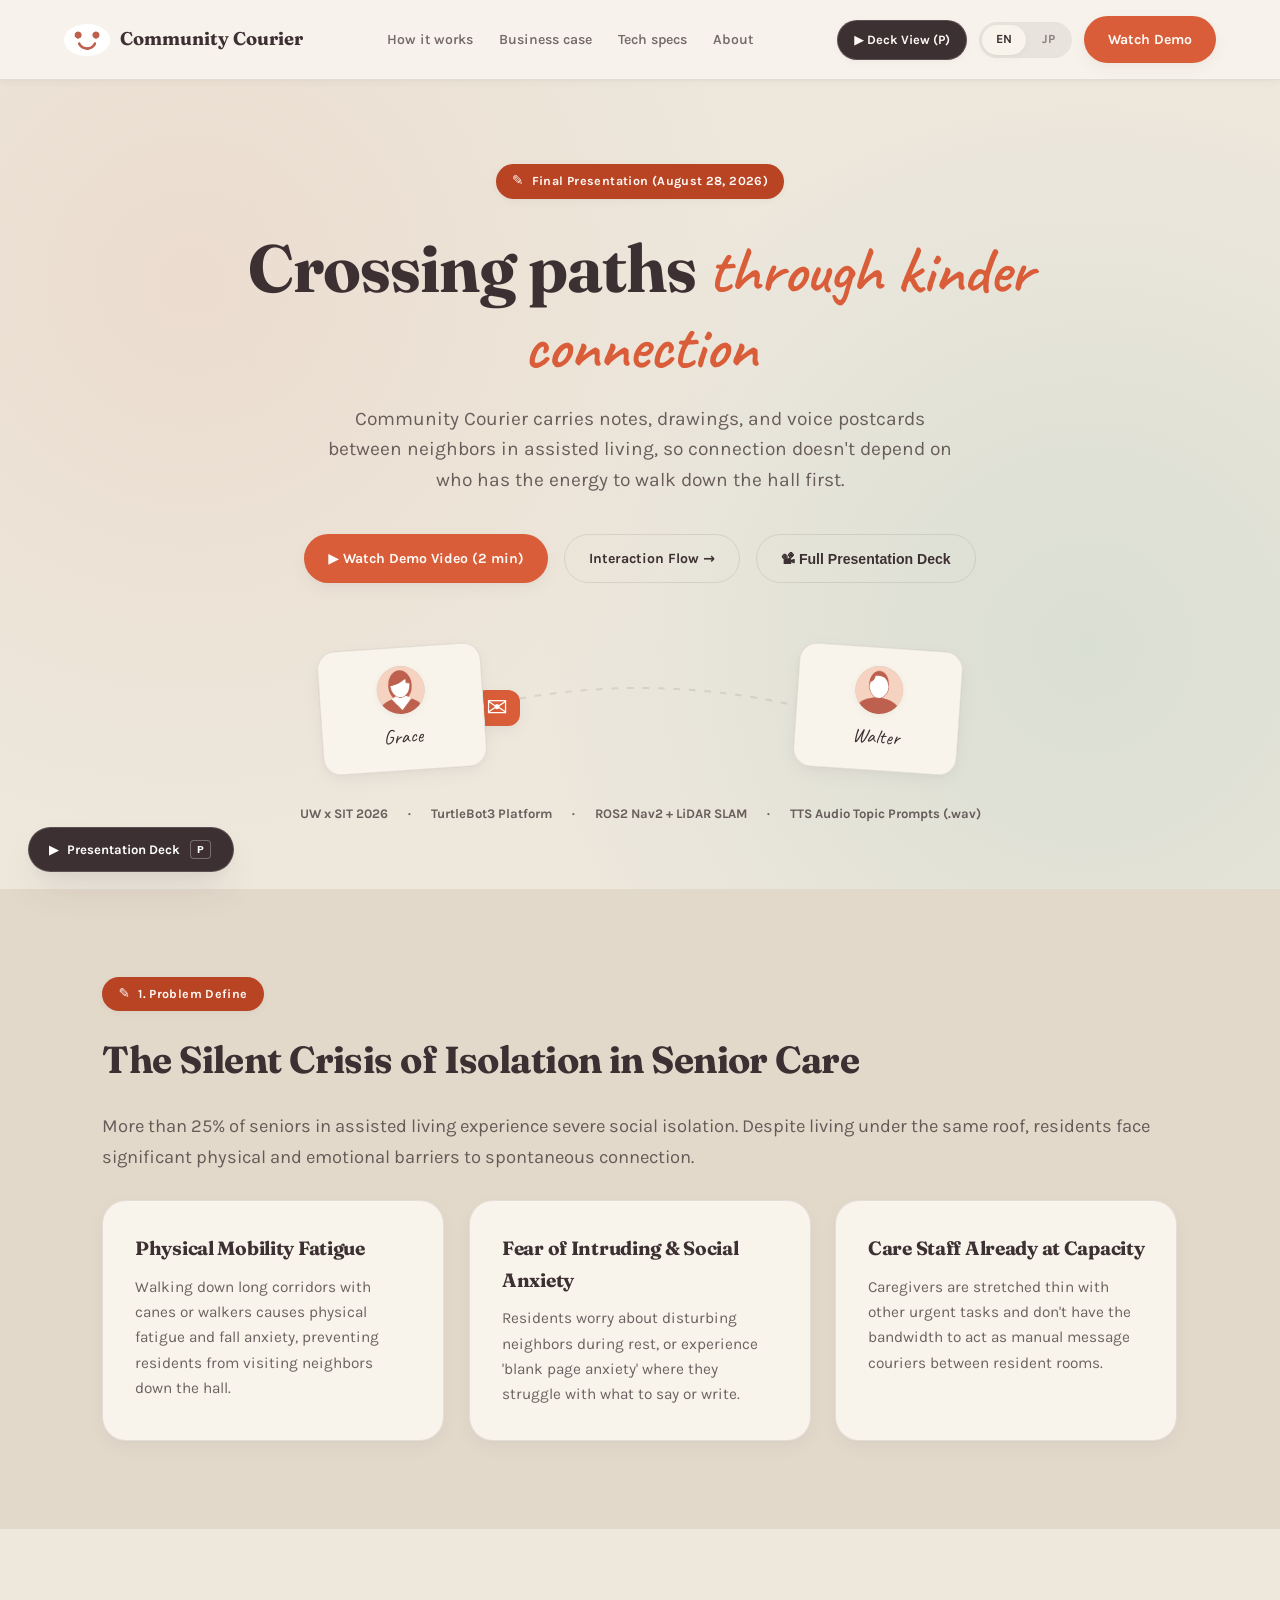
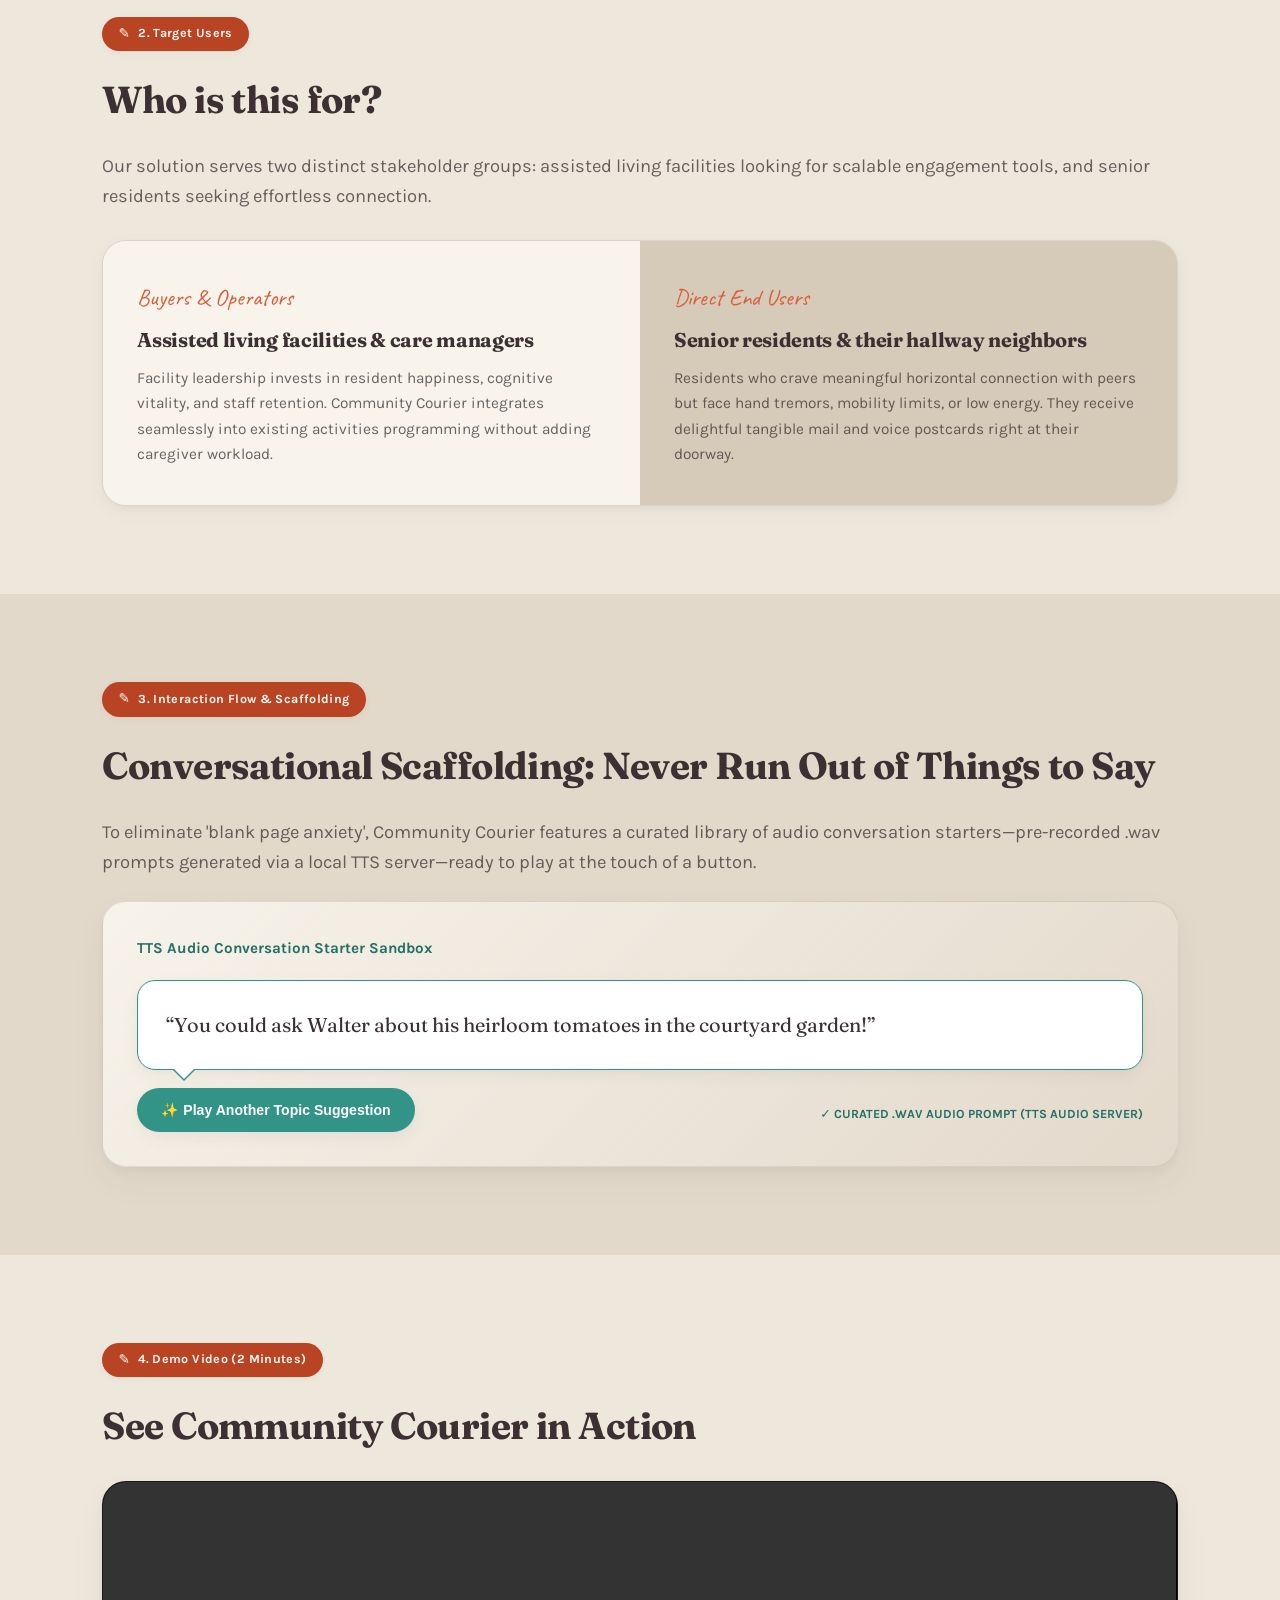
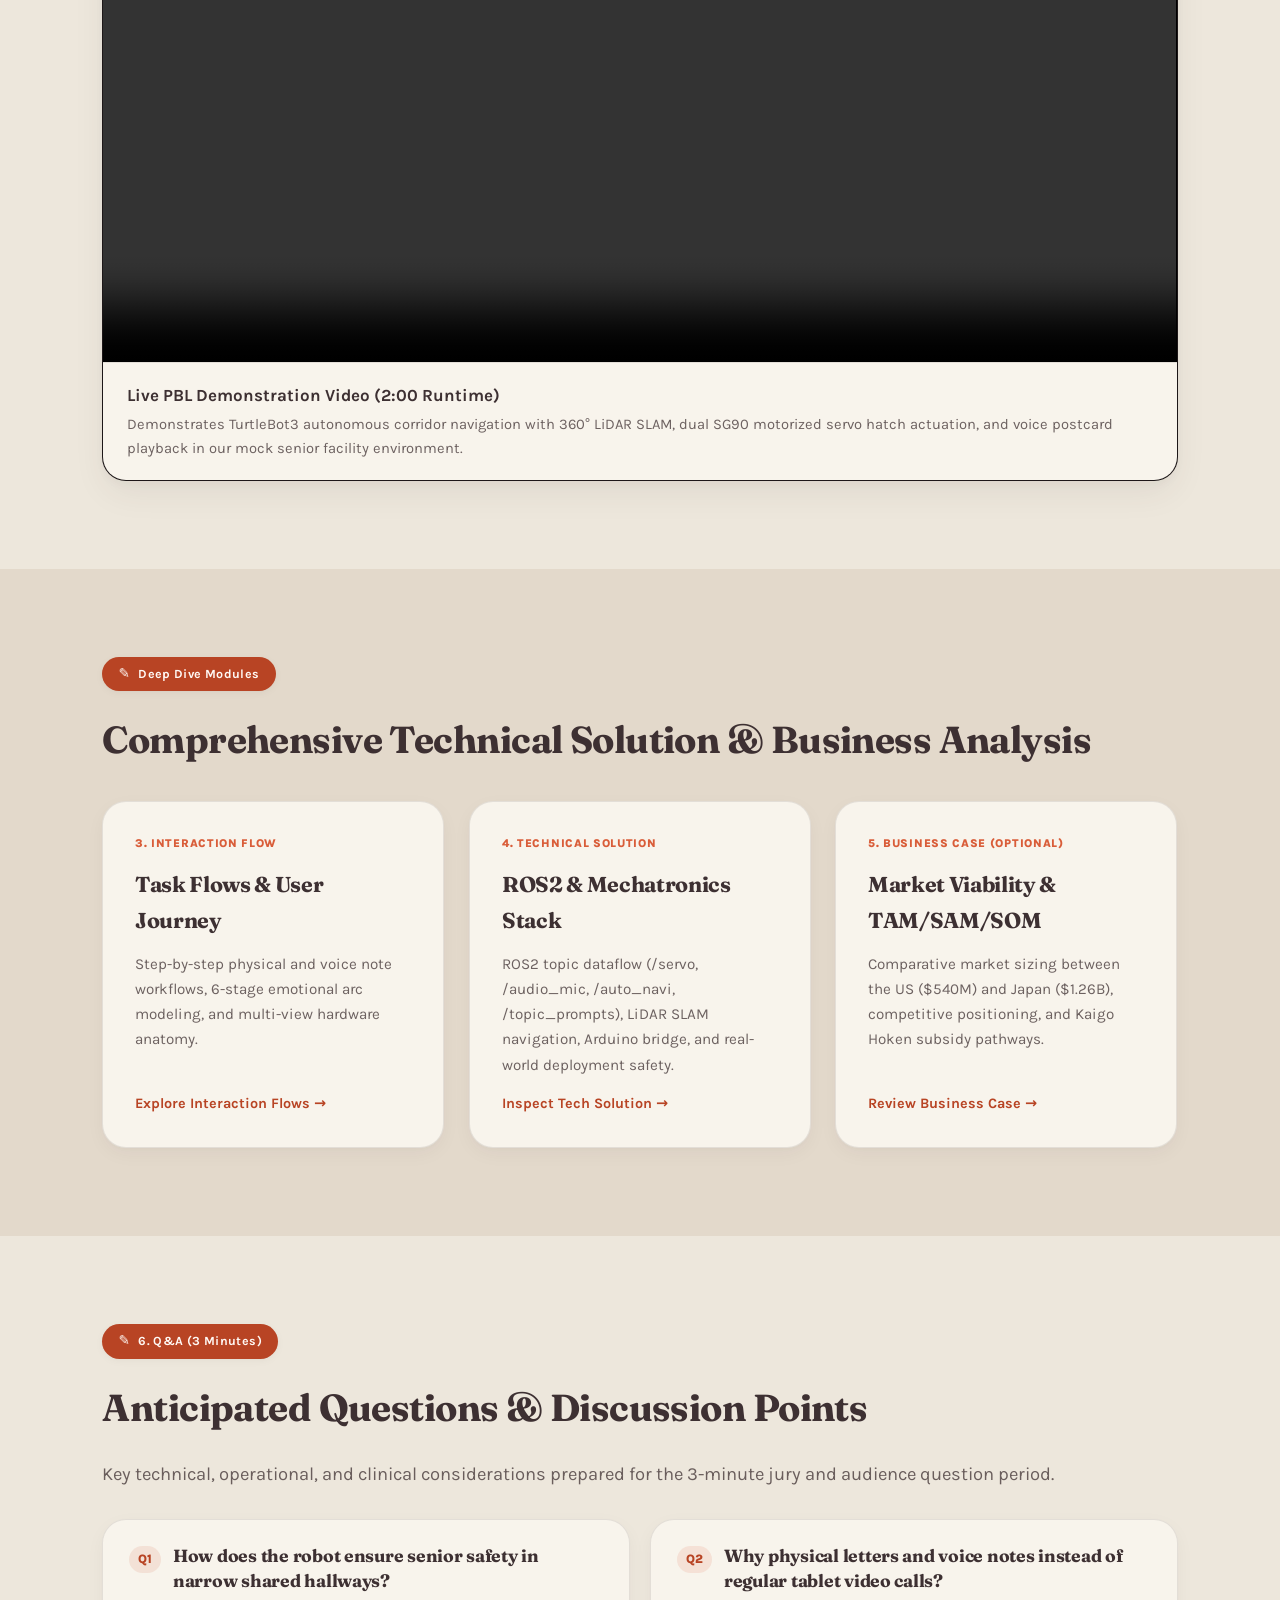
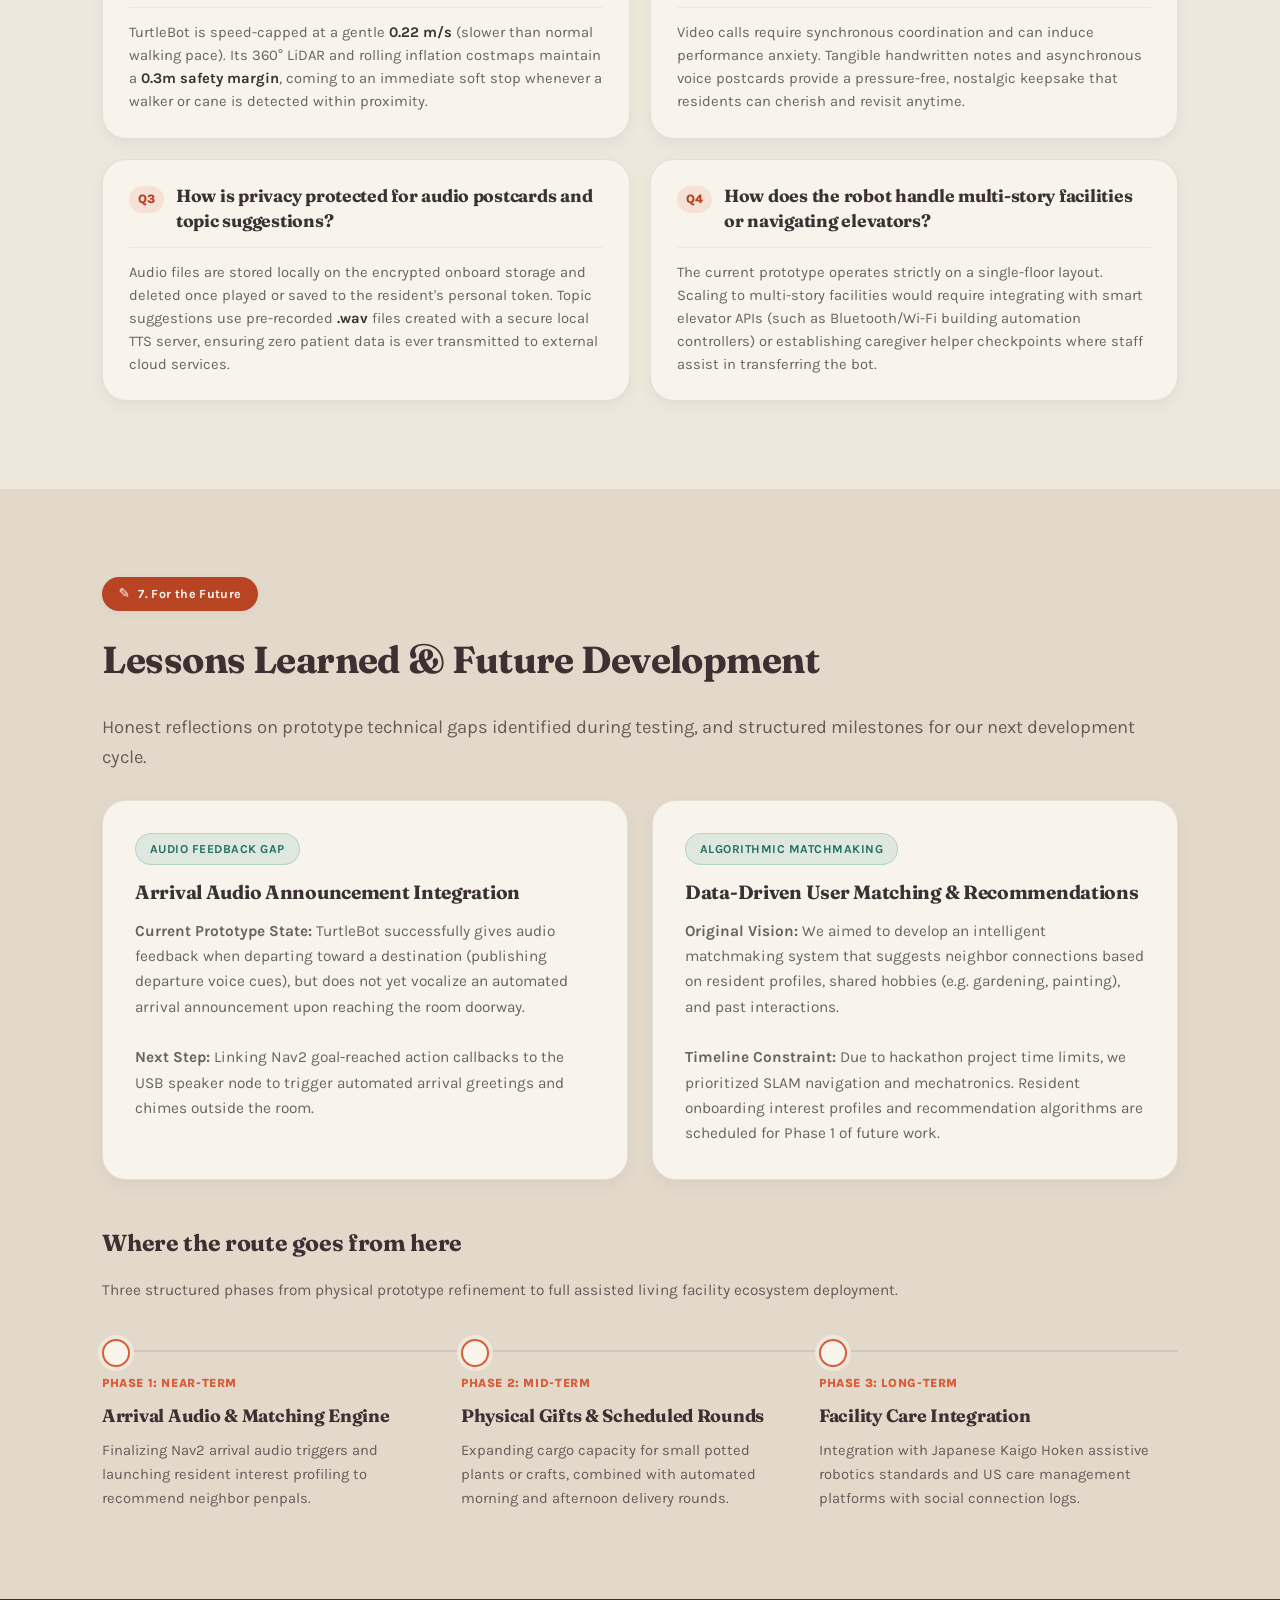
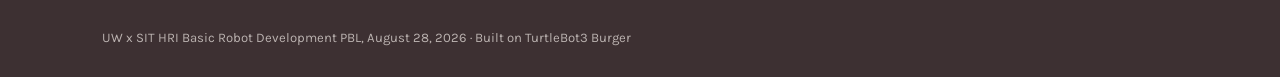
==== commit b1e7796d: "<Updated problem section copy>" ====
--- a/site/index.html
+++ b/site/index.html
@@ -164,8 +164,8 @@
       </div>
 
       <div class="card">
-        <h3 data-en="Overburdened Care Staff" data-ja="多忙な介護スタッフの限界">Overburdened Care Staff</h3>
-        <p data-en="Caregivers are stretched thin with critical medical tasks and lack the bandwidth to act as manual message couriers between resident rooms." data-ja="日々の医療・介護ケアで手一杯のスタッフには、入居者同士の手紙や伝言を取り次ぐ余裕がありません。">Caregivers prioritize direct care and cannot serve as manual note couriers.</p>
+        <h3 data-en="Care Staff Already at Capacity" data-ja="すでに手一杯の介護スタッフ">Care Staff Already at Capacity</h3>
+        <p data-en="Caregivers are stretched thin with other urgent tasks and don't have the bandwidth to act as manual message couriers between resident rooms." data-ja="日々の医療・介護ケアで手一杯のスタッフには、入居者同士の手紙や伝言を取り次ぐ余裕がありません。">Caregivers prioritize direct care and cannot serve as manual note couriers.</p>
       </div>
     </div>
   </div>
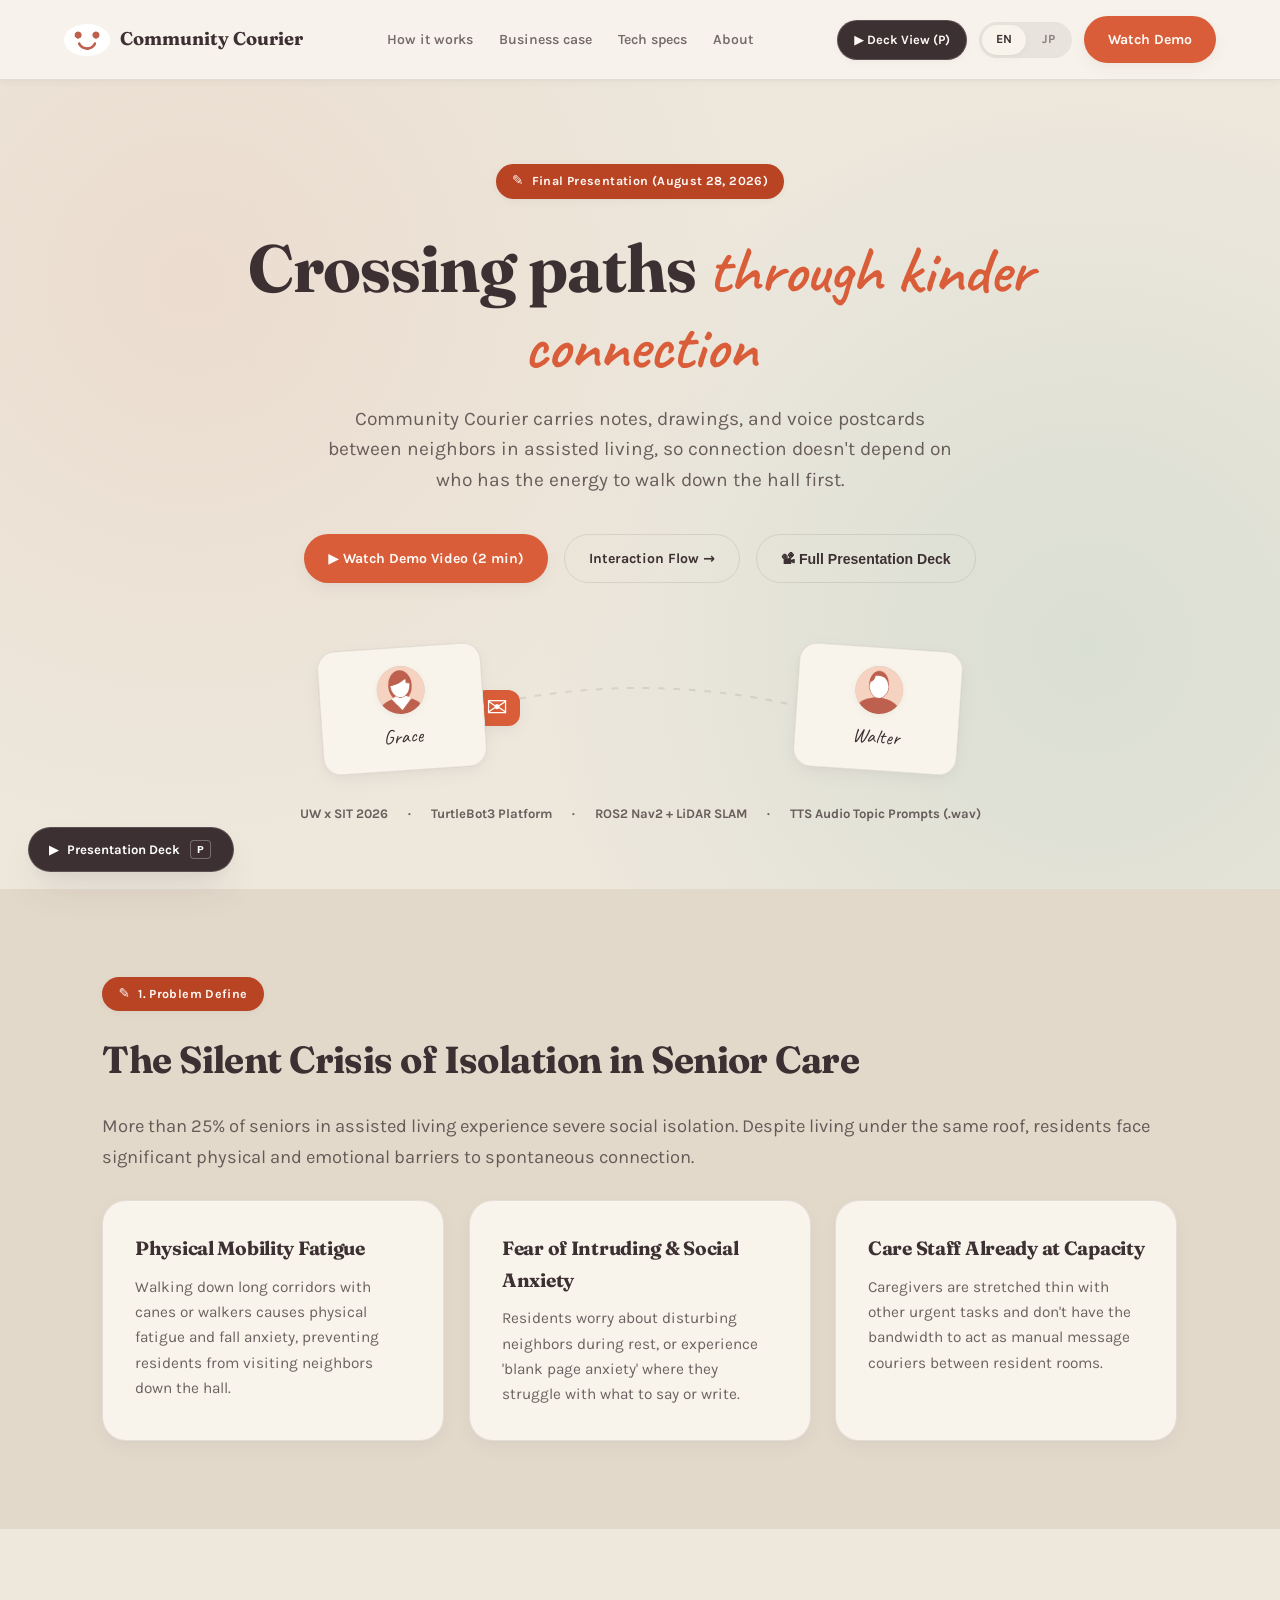
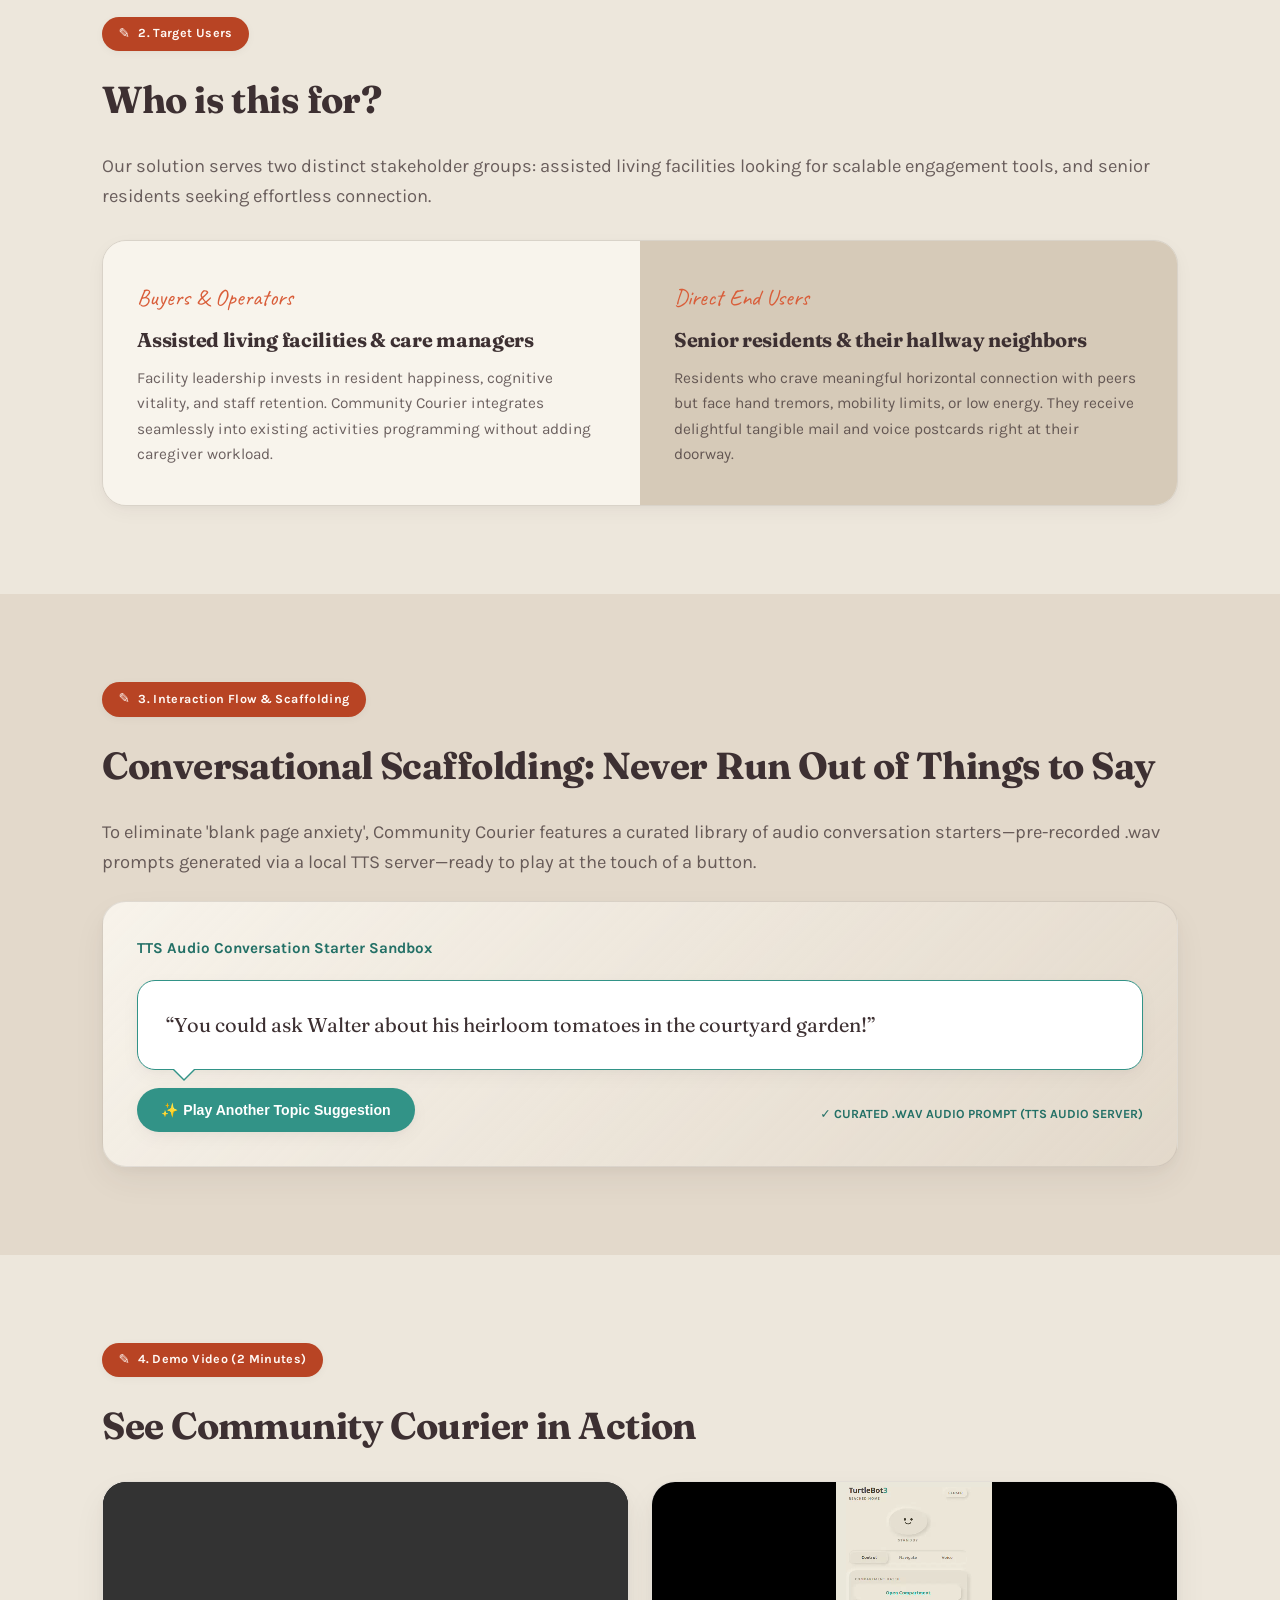
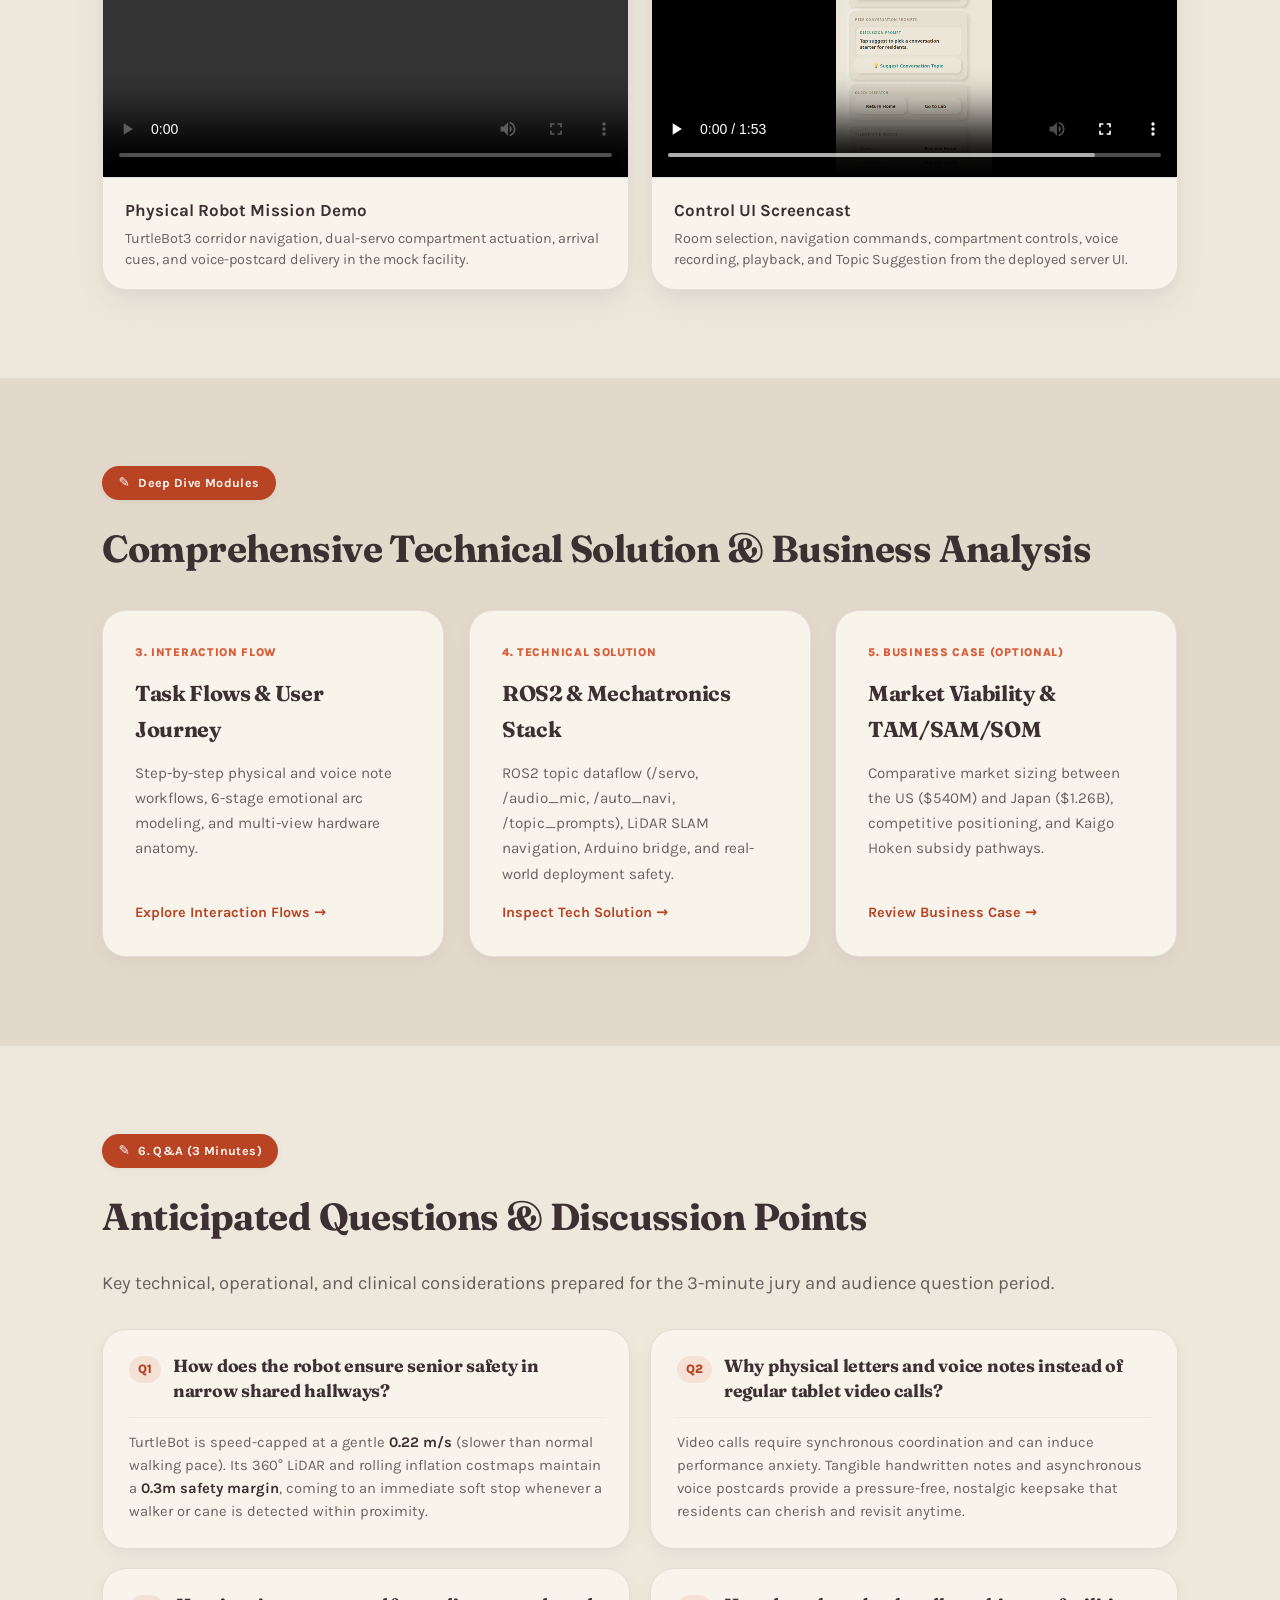
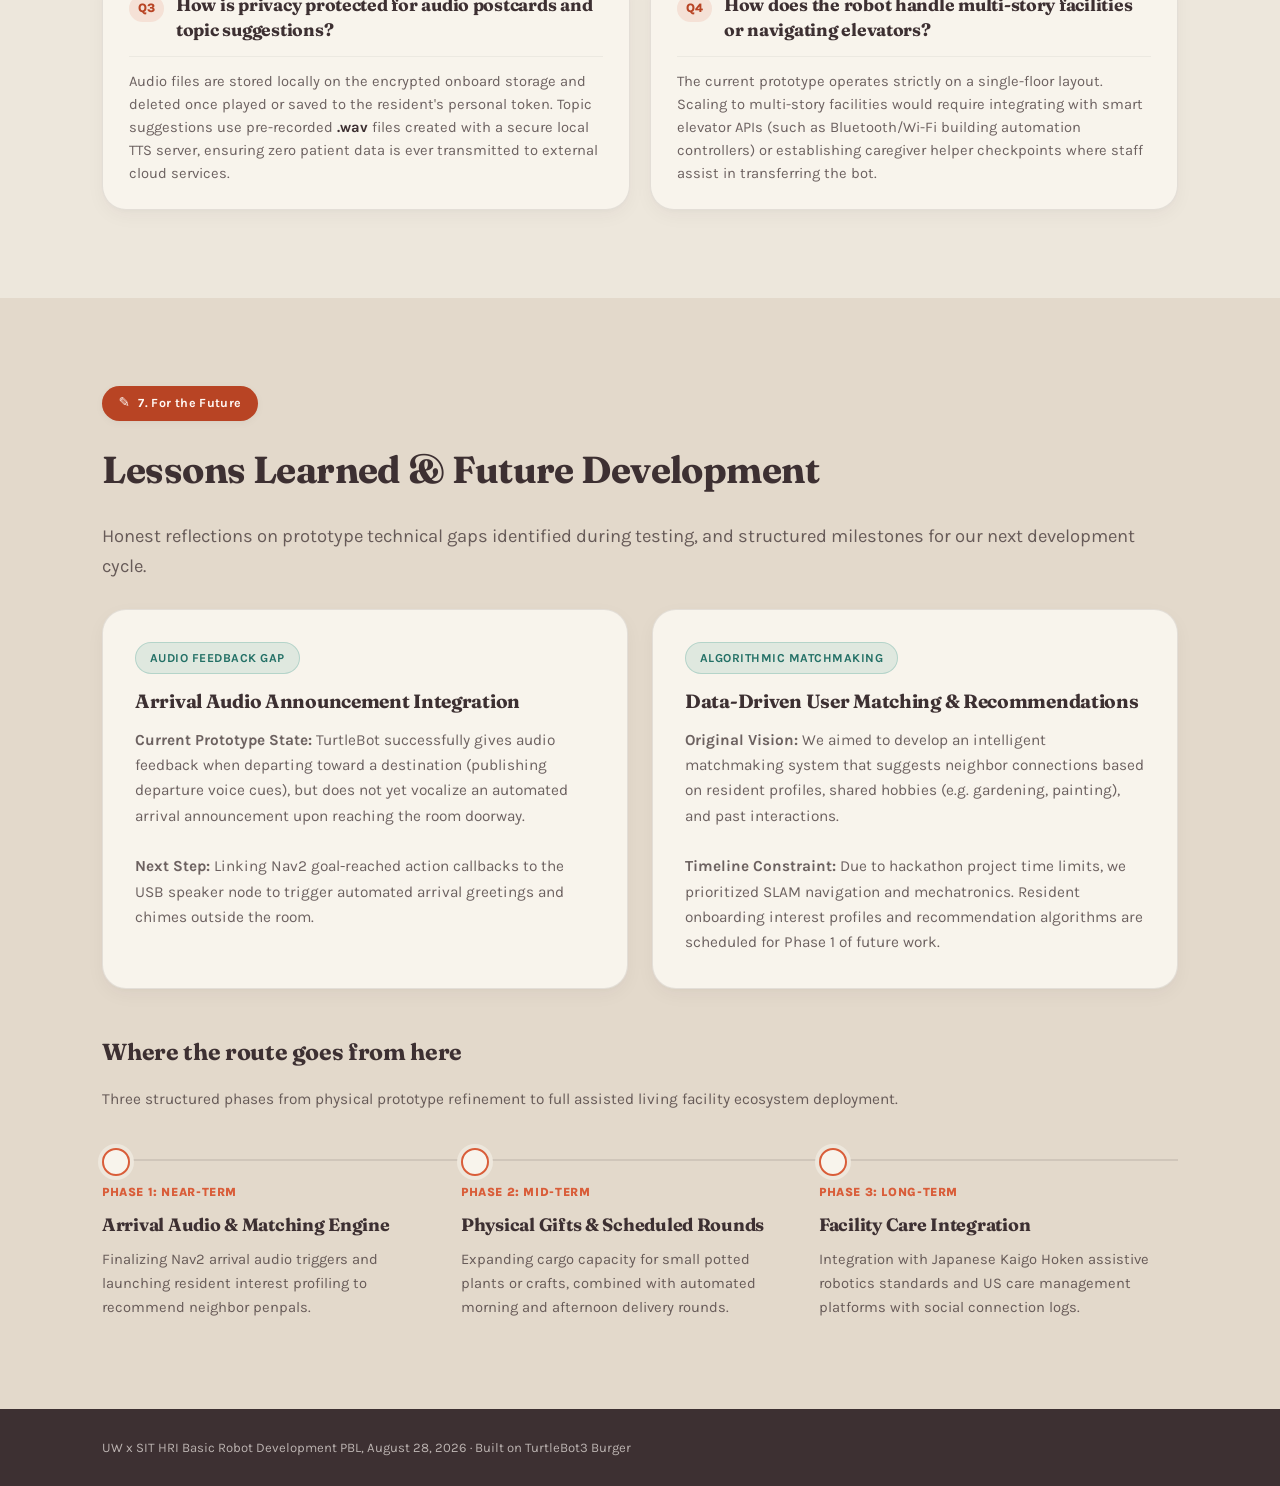
==== commit 51307b71: "feat: add control UI screencast to demo slide" ====
--- a/site/index.html
+++ b/site/index.html
@@ -7,7 +7,7 @@
 <link rel="icon" type="image/svg+xml" href="favicon.png">
 <link rel="preconnect" href="https://fonts.googleapis.com">
 <link href="https://fonts.googleapis.com/css2?family=Fraunces:ital,opsz,wght@0,9..144,400;0,9..144,600;0,9..144,700;1,9..144,500&family=Karla:wght@400;500;700;800&family=Caveat:wght@500;600;700&display=swap" rel="stylesheet">
-<link rel="stylesheet" href="presentation.css">
+<link rel="stylesheet" href="presentation.css?v=8">
 <style>
   :root{
     --paper:var(--bg-base); --blush:#e3d9cb; --blush-2:#d6cab8;
@@ -218,12 +218,30 @@
   <div class="inner">
     <span class="topic-pill" data-en="4. Demo Video (2 Minutes)" data-ja="4. デモ動画（2分）">4. Demo Video (2 Minutes)</span>
     <h2 data-en="See Community Courier in Action" data-ja="実際の走行・配達デモンストレーション">See Community Courier in Action</h2>
-    <div class="video-container" style="margin-top:24px;border-radius:var(--radius-lg);overflow:hidden;background:#1a1415;box-shadow:var(--shadow-lg);border:1px solid var(--line);">
-      <video id="demo-video-player" src="video_demo.mp4" controls playsinline preload="metadata" style="width:100%;max-height:480px;display:block;background:#000000;outline:none;"></video>
-      <div style="padding:18px 24px;background:var(--card);border-top:1px solid var(--line);">
-        <p style="margin:0 0 4px;"><strong data-en="Live PBL Demonstration Video (2:00 Runtime)" data-ja="PBL実機デモ動画（再生時間 2分00秒）">Live PBL Demonstration Video (2:00 Runtime)</strong></p>
-        <p style="margin:0;font-size:0.92rem;color:var(--text-muted);" data-en="Demonstrates TurtleBot3 autonomous corridor navigation with 360° LiDAR SLAM, dual SG90 motorized servo hatch actuation, and voice postcard playback in our mock senior facility environment." data-ja="模擬介護環境におけるTurtleBot3のLiDAR SLAM自律走行、デュアルSG90電動サーボハッチの開閉、到着チャイム吹鳴、および音声ポストカードの録音・再生を実演しています。">Demonstrates TurtleBot3 autonomous corridor navigation with 360° LiDAR SLAM, dual SG90 motorized servo hatch actuation, audio arrival chimes, and voice postcard playback.</p>
-      </div>
+    <div class="demo-video-grid">
+      <article class="video-container">
+        <div class="demo-video-frame">
+          <video id="demo-video-player" controls playsinline preload="metadata">
+            <source src="video_demo.mp4" type="video/mp4">
+          </video>
+        </div>
+        <div class="demo-video-copy">
+          <p><strong data-en="Physical Robot Mission Demo" data-ja="実機ミッションデモ">Physical Robot Mission Demo</strong></p>
+          <p data-en="TurtleBot3 corridor navigation, dual-servo compartment actuation, arrival cues, and voice-postcard delivery in the mock facility." data-ja="模擬施設内でのTurtleBot3廊下走行、デュアルサーボ式コンパートメント、到着音、音声ポストカード配達を紹介します。">TurtleBot3 navigation, compartment actuation, arrival cues, and voice-postcard delivery.</p>
+        </div>
+      </article>
+
+      <article class="video-container">
+        <div class="demo-video-frame">
+          <video id="control-ui-screencast" controls playsinline preload="metadata">
+            <source src="control-ui-screencast.webm" type="video/webm">
+          </video>
+        </div>
+        <div class="demo-video-copy">
+          <p><strong data-en="Control UI Screencast" data-ja="操作UIスクリーンキャスト">Control UI Screencast</strong></p>
+          <p data-en="Room selection, navigation commands, compartment controls, voice recording, playback, and Topic Suggestion from the deployed server UI." data-ja="実装済みServer UIでの部屋選択、ナビゲーション、コンパートメント操作、録音・再生、Topic Suggestionを紹介します。">Room selection, navigation, compartment controls, voice recording, playback, and Topic Suggestion.</p>
+        </div>
+      </article>
     </div>
   </div>
 </section>
@@ -353,7 +371,7 @@
   <div class="fine-print" data-en="UW x SIT HRI Basic Robot Development PBL, August 28, 2026 · Built on TurtleBot3 Burger" data-ja="UW x SIT HRI 基礎ロボット開発 PBL、2026年8月28日 · TurtleBot3 Burger 使用">UW x SIT HRI Basic Robot Development PBL, August 28, 2026 · Built on TurtleBot3 Burger</div>
 </footer>
 
-<script src="presentation-core.js"></script>
+<script src="presentation-core.js?v=8"></script>
 <script>
 function applyLang(lang){
   document.querySelectorAll('[data-en]').forEach(el=>{
--- a/site/presentation.css
+++ b/site/presentation.css
@@ -1236,20 +1236,92 @@
   display: none !important;
 }
 
+/* Paired mission demo + control UI screencast */
+.demo-video-grid {
+  display: grid;
+  grid-template-columns: repeat(2, minmax(0, 1fr));
+  gap: 22px;
+  margin-top: 24px;
+}
+
+.demo-video-grid .video-container {
+  min-width: 0;
+  overflow: hidden;
+  border: 1px solid var(--line);
+  border-radius: var(--radius-lg);
+  background: var(--card);
+  box-shadow: var(--shadow-lg);
+}
+
+.demo-video-frame {
+  aspect-ratio: 16 / 9;
+  background: #000000;
+}
+
+.demo-video-frame video {
+  display: block;
+  width: 100%;
+  height: 100%;
+  object-fit: contain;
+  background: #000000;
+  outline: none;
+}
+
+.demo-video-copy {
+  padding: 18px 22px;
+  border-top: 1px solid var(--line);
+}
+
+.demo-video-copy p {
+  margin: 0;
+}
+
+.demo-video-copy p + p {
+  margin-top: 5px;
+  color: var(--text-muted);
+  font-size: 0.9rem;
+  line-height: 1.45;
+}
+
+@media (max-width: 820px) {
+  .demo-video-grid {
+    grid-template-columns: 1fr;
+  }
+}
+
 /* Demo Slide Video Optimization in Deck Mode */
 .deck-slide.slide-demo {
   padding: 24px 6vw !important;
 }
 
+.deck-slide.slide-demo .inner {
+  max-width: 1160px !important;
+}
+
+.deck-slide.slide-demo .demo-video-grid {
+  grid-template-columns: repeat(2, minmax(0, 1fr));
+  gap: 16px;
+  margin-top: 12px;
+}
+
 .deck-slide.slide-demo .video-container {
-  max-width: 820px !important;
+  max-width: none !important;
   width: 100% !important;
-  margin: 14px auto 0 !important;
+  margin: 0 !important;
 }
 
 .deck-slide.slide-demo video {
-  max-height: 48vh !important;
+  max-height: 32vh !important;
   width: 100% !important;
   object-fit: contain !important;
   background: #000000 !important;
 }
+
+.deck-slide.slide-demo .demo-video-copy {
+  padding: 12px 16px;
+}
+
+.deck-slide.slide-demo .demo-video-copy p + p {
+  font-size: 0.8rem;
+  line-height: 1.35;
+}
